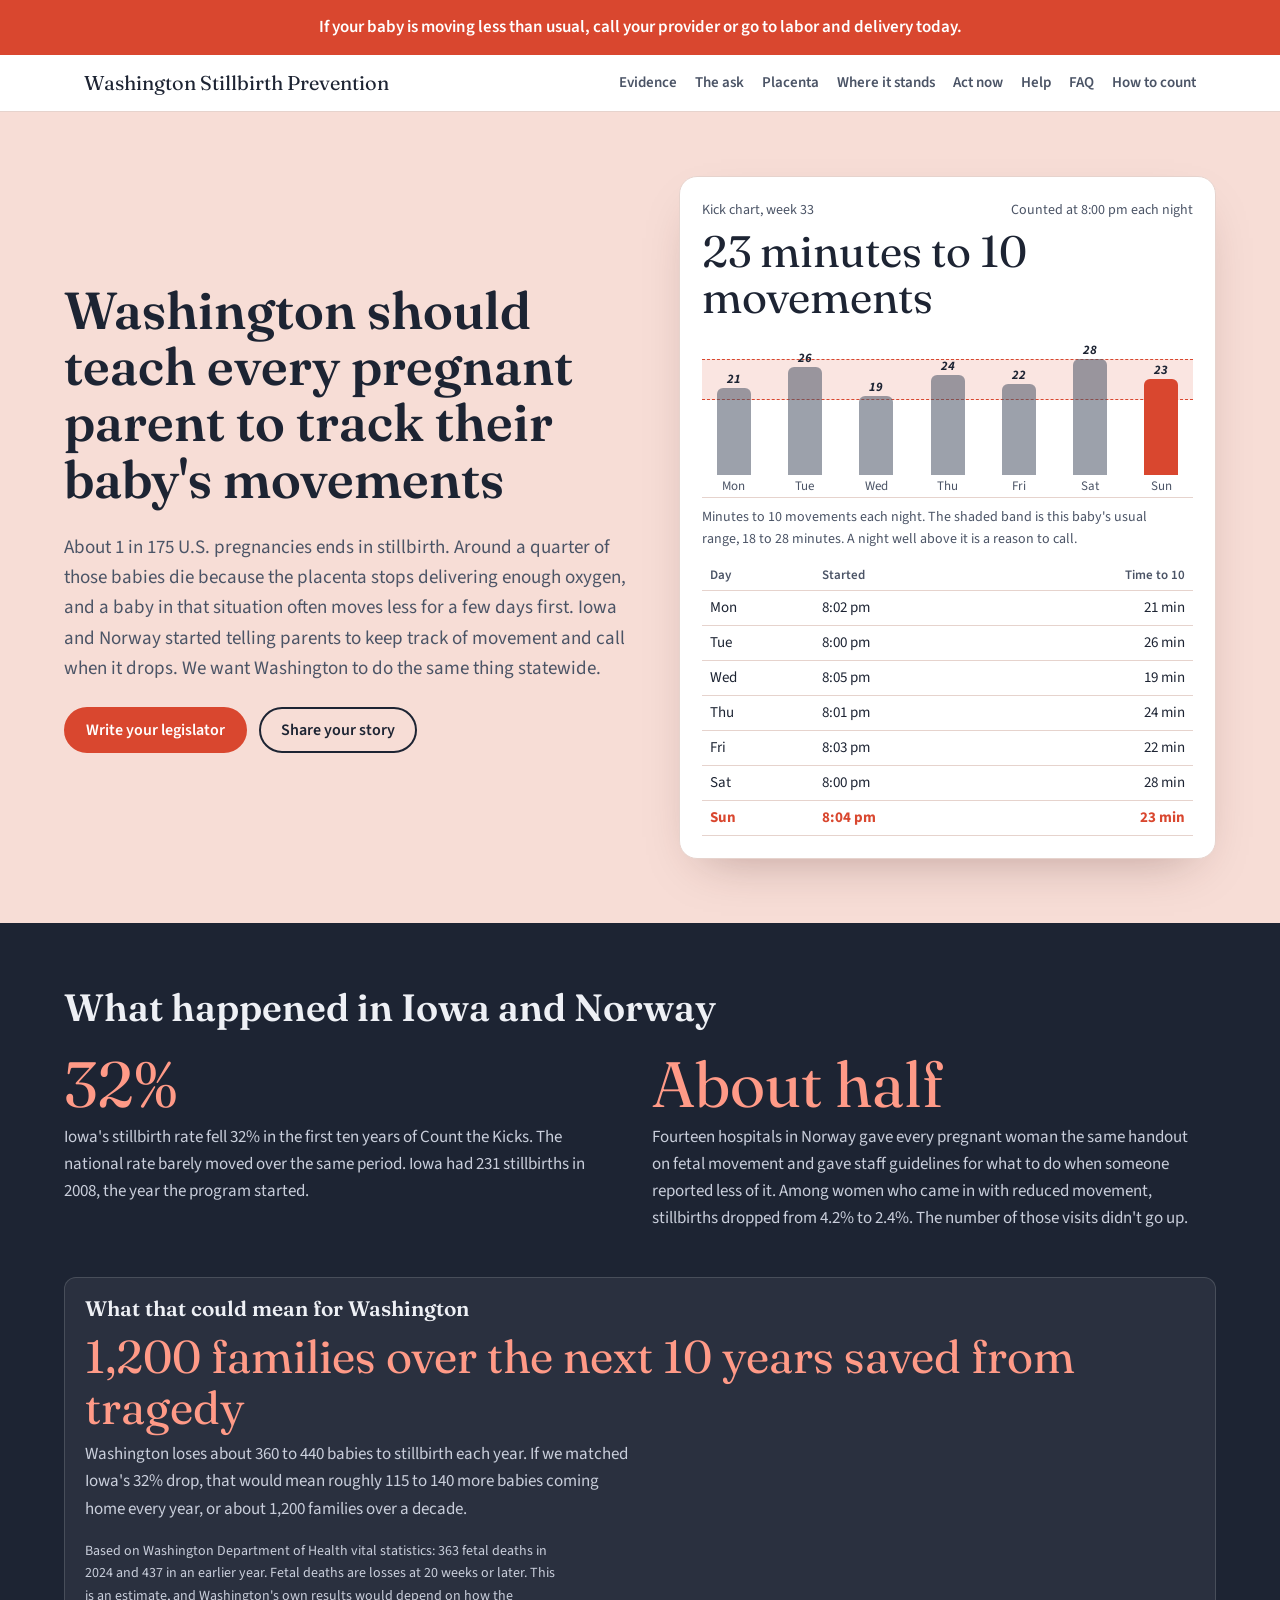
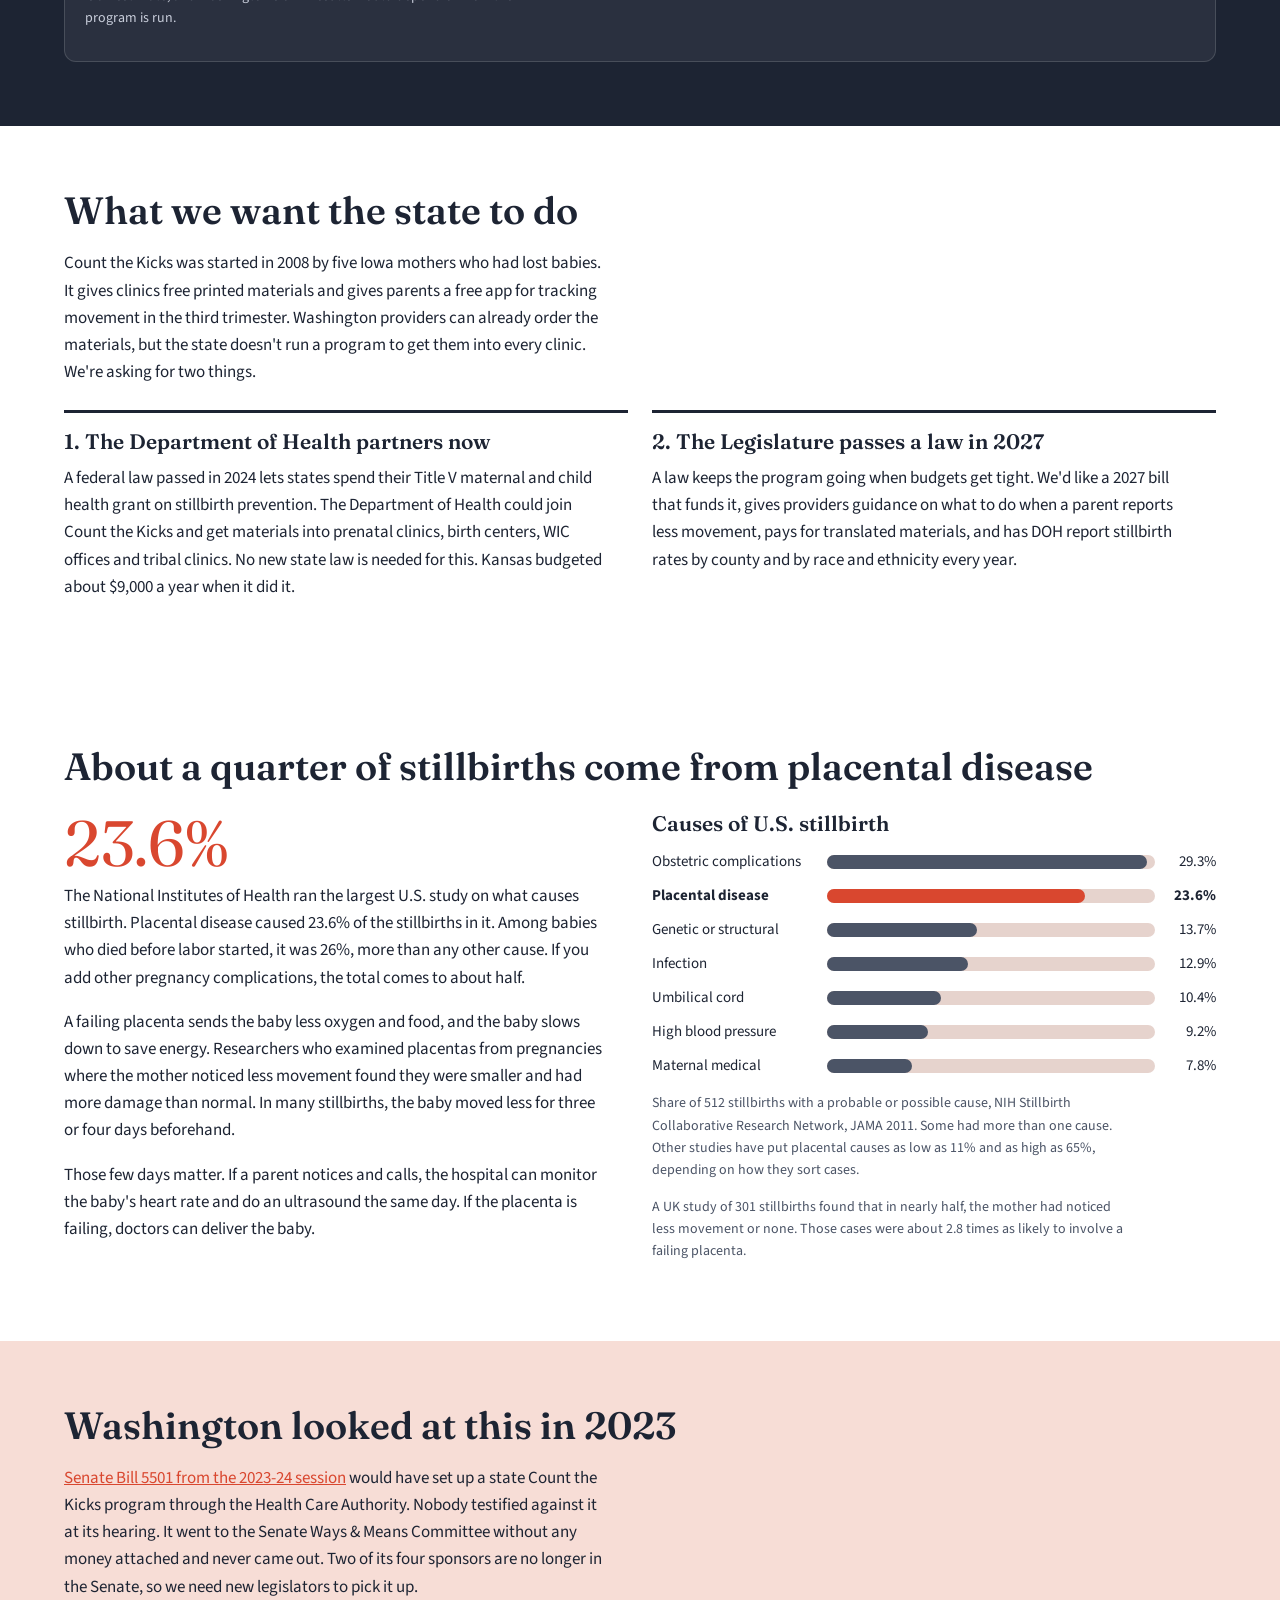
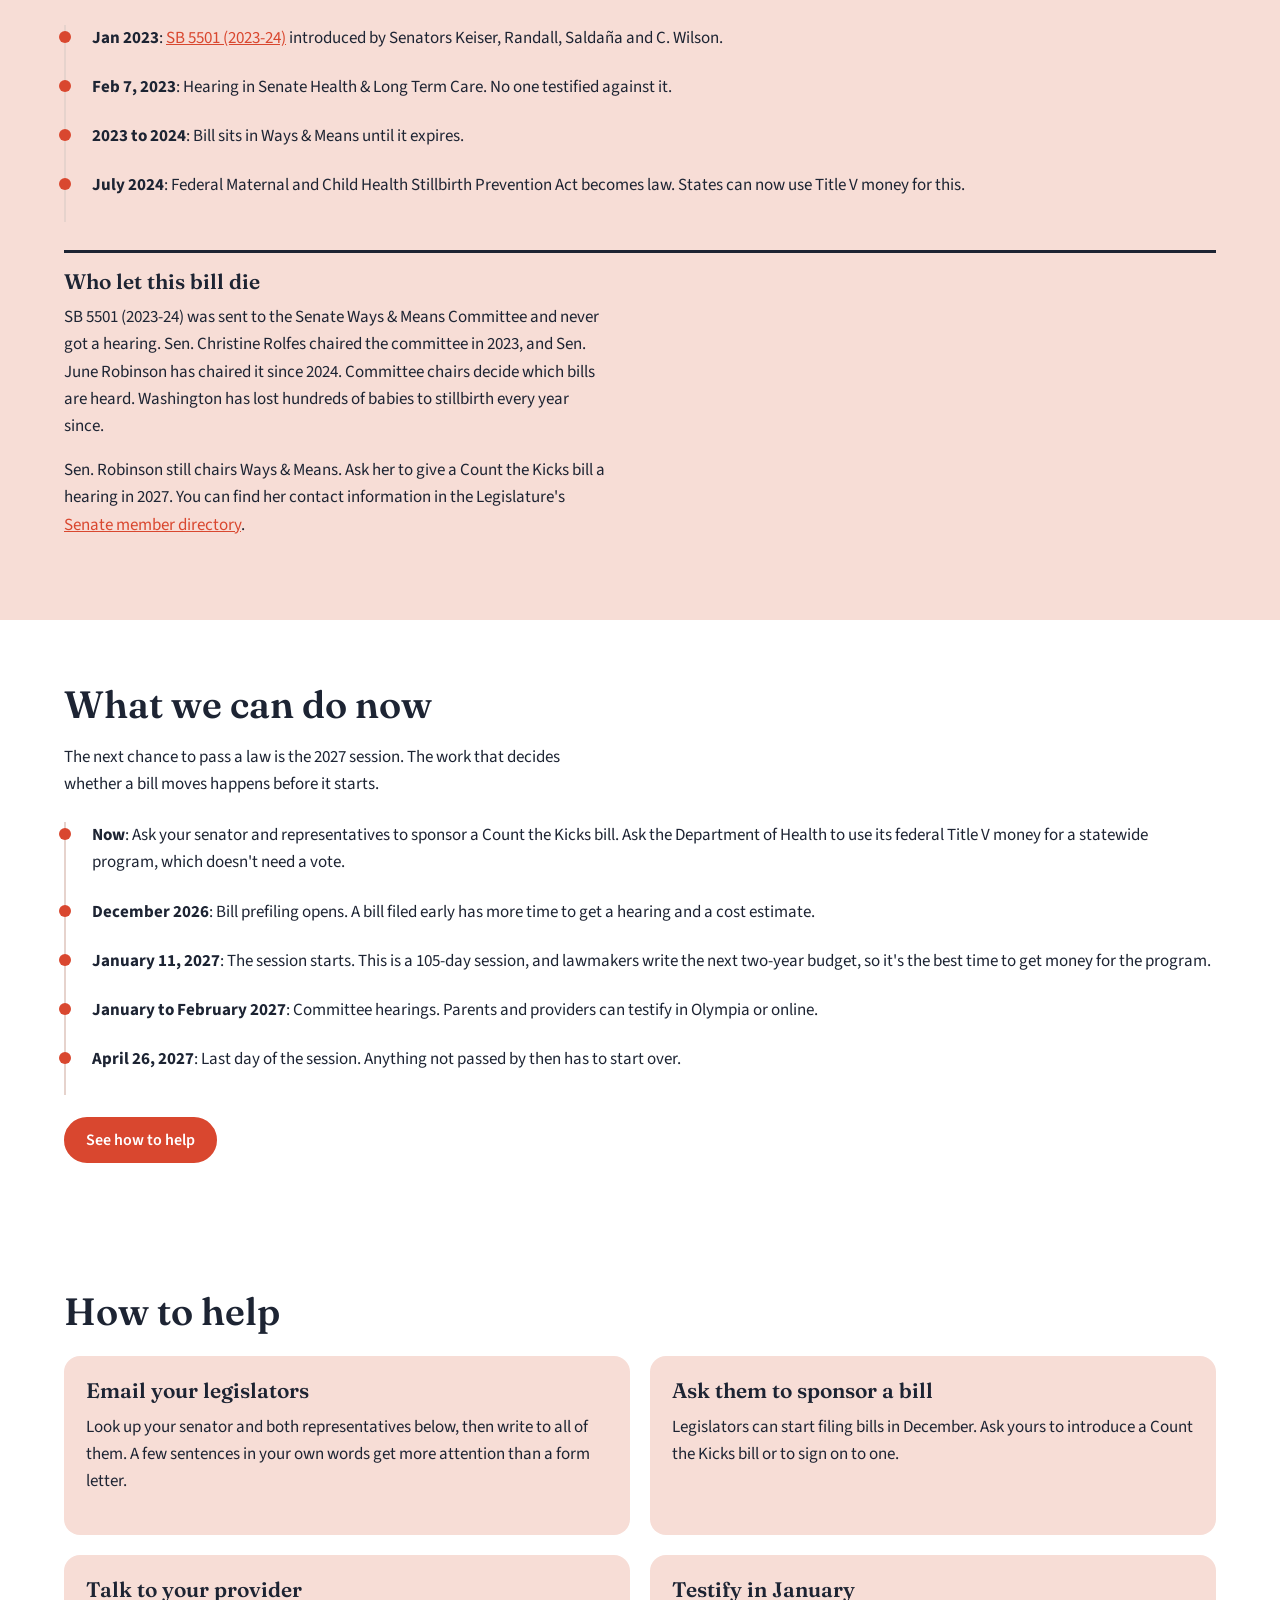
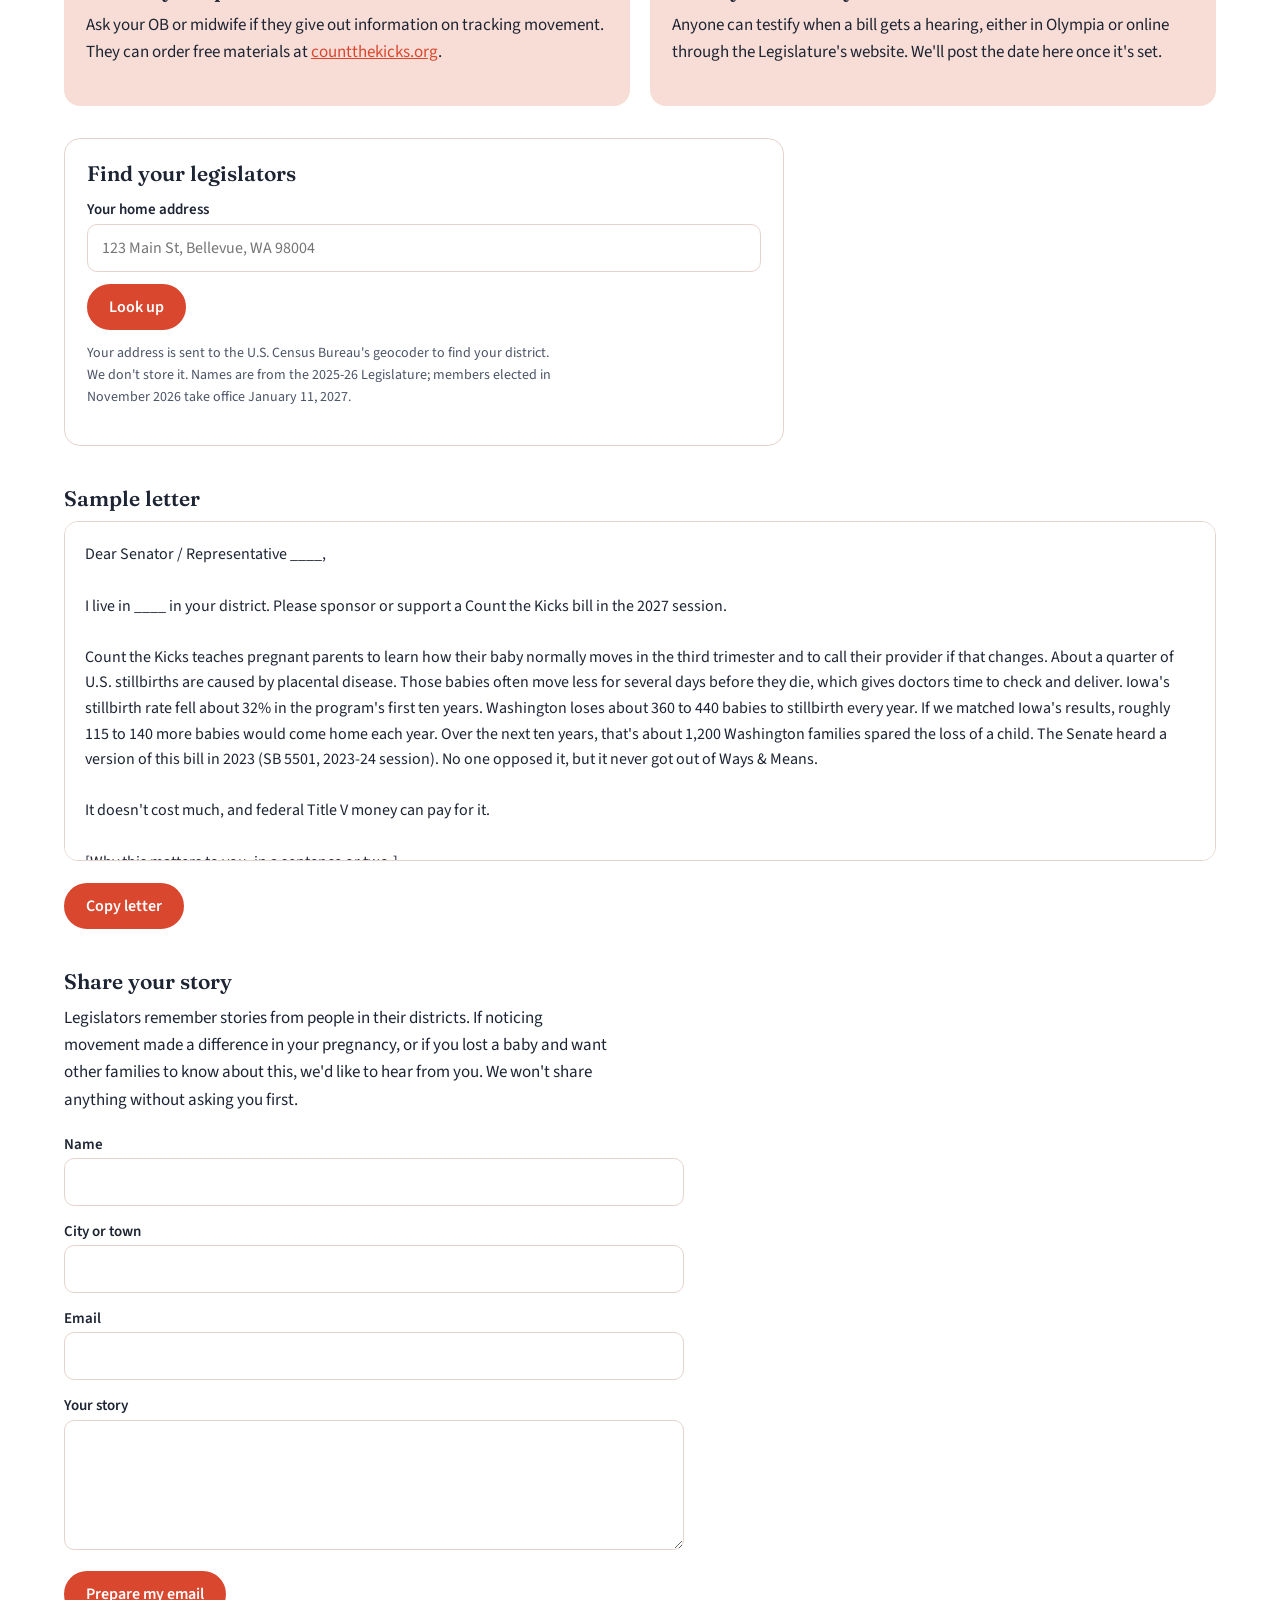
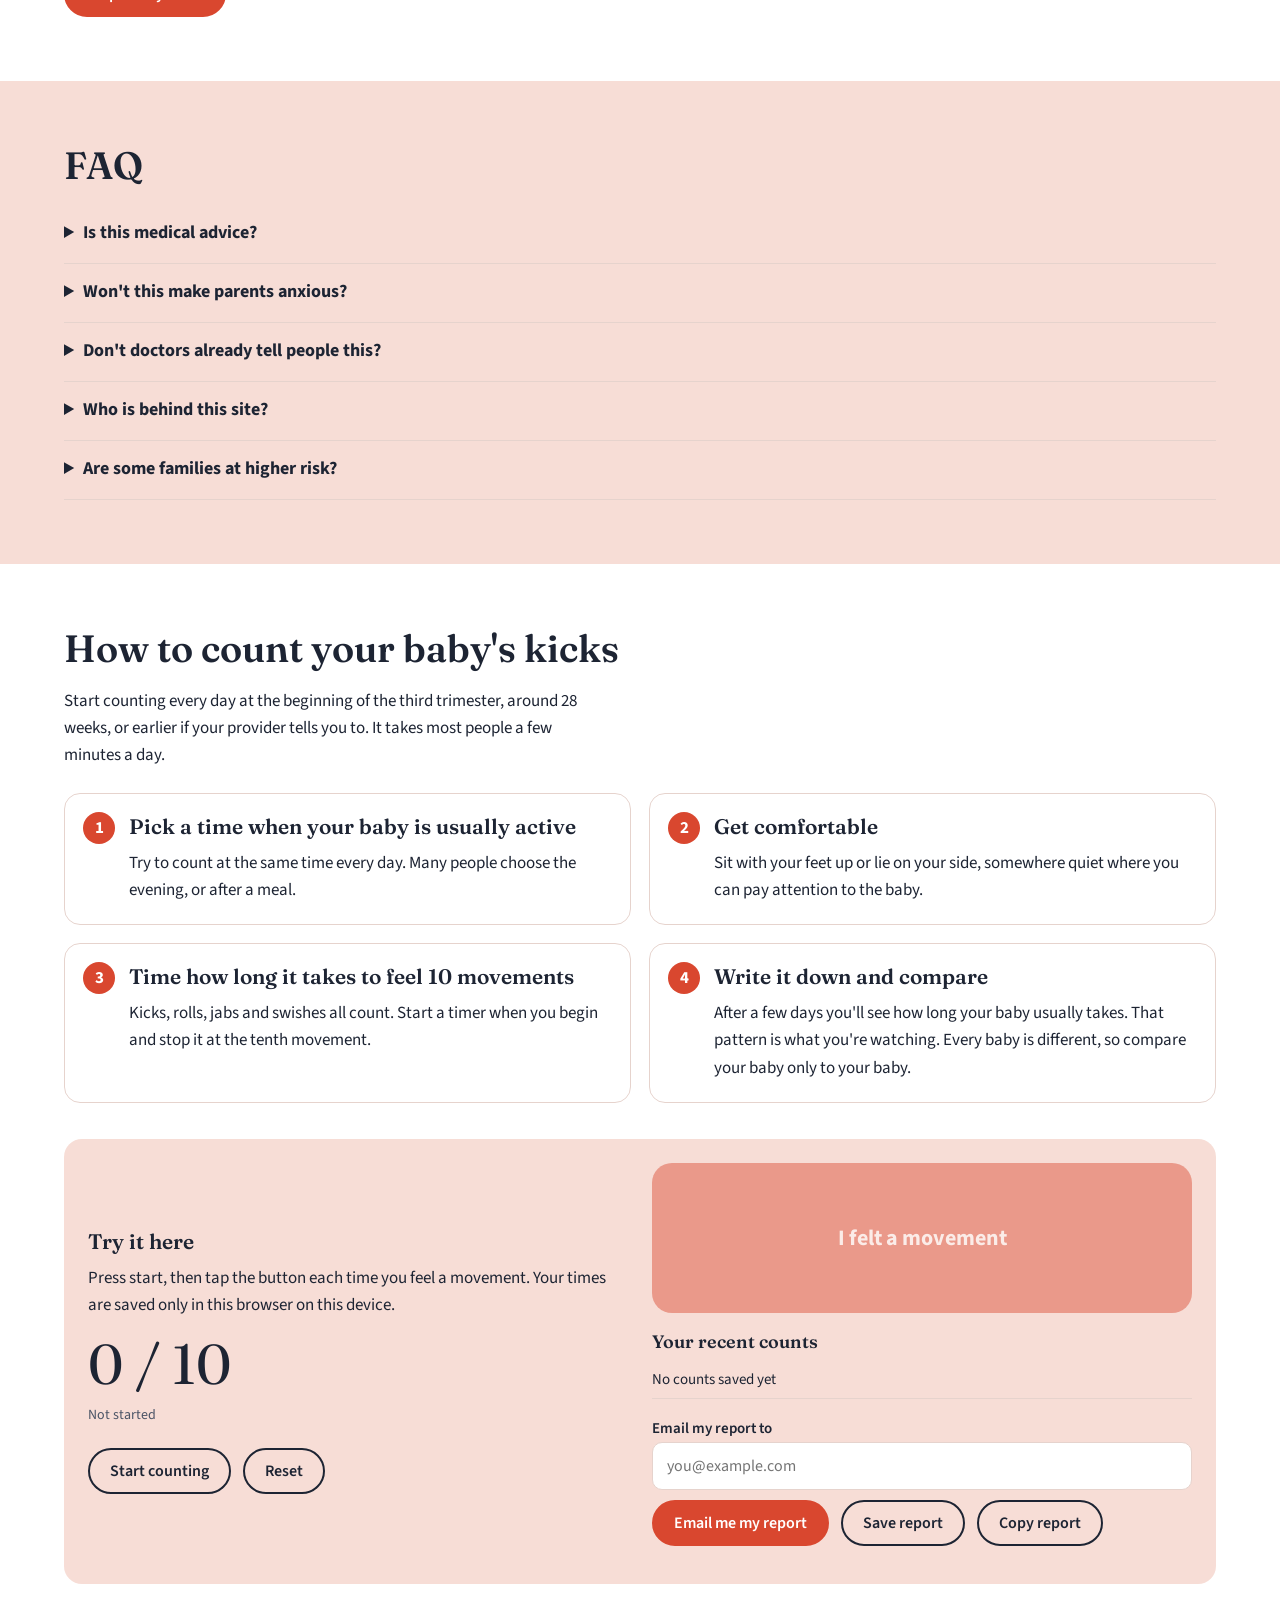
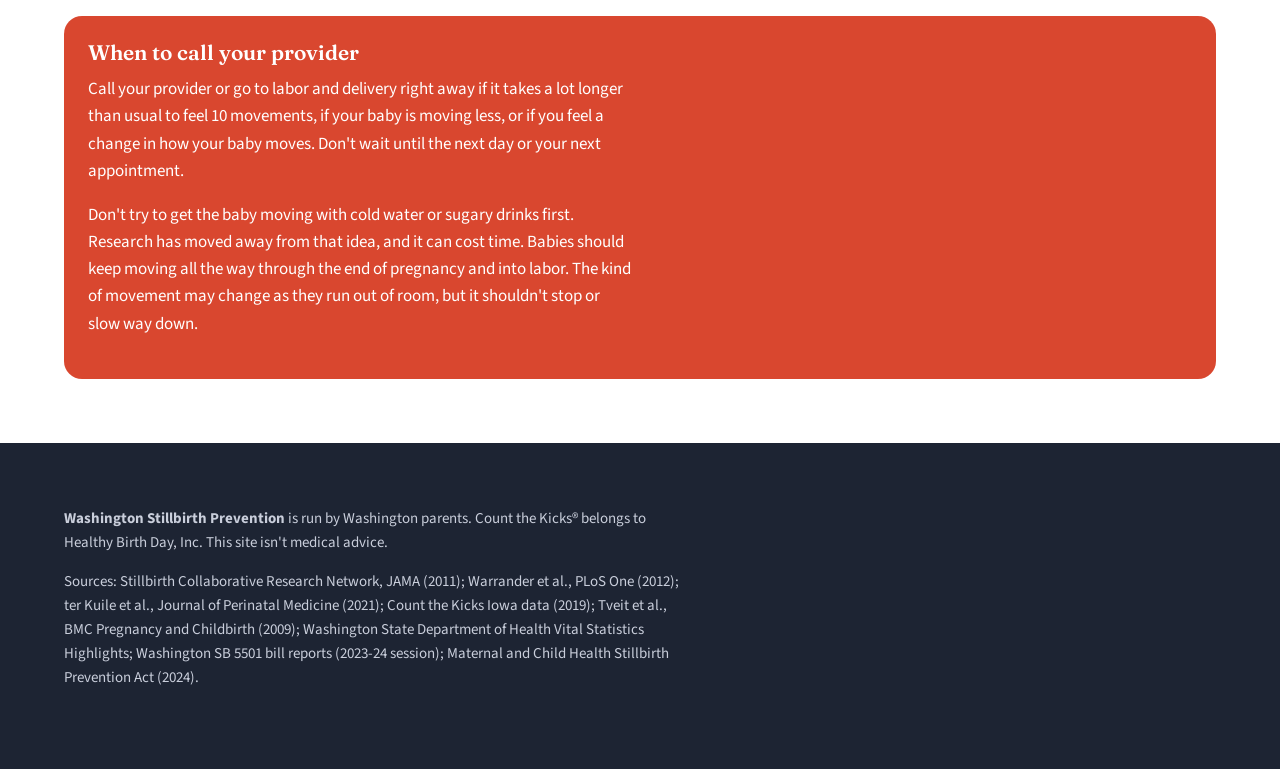
==== index.html @ 2ae22735 "Create index.html" ====
<!DOCTYPE html>
<html lang="en">
<head>
<meta charset="utf-8">
<meta name="viewport" content="width=device-width,initial-scale=1">
<title>Washington Stillbirth Prevention</title>
<meta name="description" content="A citizen campaign asking Washington State to launch a statewide fetal movement awareness program modeled on Count the Kicks.">
<link rel="preconnect" href="https://fonts.googleapis.com">
<link href="https://fonts.googleapis.com/css2?family=Fraunces:opsz,wght@9..144,600&family=Source+Sans+3:wght@400;600;700&display=swap" rel="stylesheet">
<style>
/* VOICE: tender and steady, written by a parent for parents and lawmakers
   IDEA: the paper kick-count chart a nurse hands you at 28 weeks
   PICTURE: a live tally card, ten movements landing on a two-hour timeline
   COLOUR and TYPE: blush field, deep ink, one coral accent; Fraunces titles, Source Sans body
   LAYOUT: poster hero with the chart card, then calm bands, nav to footer */
:root{color-scheme:light dark;
--bg:light-dark(#ffffff,#151821);--ink:light-dark(#1d2433,#eef0f5);--soft:light-dark(#4b5466,#b7bdcb);
--blush:light-dark(#f7ddd6,#2a2230);--card:light-dark(#ffffff,#1d2130);--line:light-dark(#e6d3cd,#3a3446);
--coral:light-dark(#d9472f,#ff7a63);--deep:light-dark(#1d2433,#0e1017)}
:root[data-theme=light]{color-scheme:light}:root[data-theme=dark]{color-scheme:dark}
*{box-sizing:border-box;min-width:0}
html{scroll-behavior:smooth;scroll-padding-top:72px}
body{margin:0;background:var(--bg);color:var(--ink);font:17px/1.6 "Source Sans 3",system-ui,sans-serif;overflow-x:clip}
h1,h2,h3{font-family:Fraunces,Georgia,serif;font-weight:600;line-height:1.08;text-wrap:balance;margin:0 0 .5em}
h1{font-size:clamp(34px,5vw,52px)}h2{font-size:clamp(28px,3.6vw,38px)}h3{font-size:21px;line-height:1.2}
p{margin:0 0 1em;max-width:68ch}a{color:var(--coral)}
.wrap{max-width:1240px;margin:0 auto}
.band{padding:clamp(36px,5vw,72px) max(5vw,16px)}
nav{position:sticky;top:0;z-index:5;background:color-mix(in srgb,var(--bg) 92%,transparent);backdrop-filter:blur(8px);border-bottom:1px solid var(--line)}
nav .wrap{display:flex;align-items:center;gap:20px;padding:12px max(5vw,16px);flex-wrap:wrap}
.brand{font-family:Fraunces,Georgia,serif;font-size:20px;color:var(--ink);text-decoration:none;margin-right:auto}
.links{display:flex;gap:18px;overflow-x:auto}.links a{color:var(--soft);text-decoration:none;font-weight:600;font-size:15px;flex:none}
.links a:hover{color:var(--coral)}
.hero{background:var(--blush)}
.hero .wrap{display:grid;grid-template-columns:minmax(0,1.05fr) minmax(0,1fr);gap:clamp(24px,4vw,56px);align-items:center}
.lede{font-size:19px;color:var(--soft)}
.btns{display:flex;gap:12px;flex-wrap:wrap;margin-top:22px}
.btn{display:inline-flex;align-items:center;min-height:46px;padding:0 20px;border-radius:999px;font:600 16px "Source Sans 3",sans-serif;text-decoration:none;border:2px solid var(--ink);color:var(--ink);background:transparent;cursor:pointer}
.btn.main{background:var(--coral);border-color:var(--coral);color:#fff}
.btn:focus-visible,input:focus-visible,textarea:focus-visible,summary:focus-visible{outline:3px solid var(--coral);outline-offset:3px}
.chart{background:var(--card);border-radius:18px;padding:22px;box-shadow:0 20px 50px -24px rgba(60,20,20,.35);border:1px solid var(--line)}
.chart .top{display:flex;justify-content:space-between;gap:12px;flex-wrap:wrap;font-size:14px;color:var(--soft)}
.chart .big{font-family:Fraunces,Georgia,serif;font-size:clamp(30px,4vw,44px);line-height:1.05;margin:6px 0 2px}
.fig{position:relative;height:150px;margin:14px 0 8px}.fig svg{position:absolute;inset:0;width:100%;height:100%}
.week{display:grid;grid-template-columns:repeat(7,minmax(0,1fr));gap:6px;margin-top:10px}
.week div{background:var(--blush);border-radius:8px;padding:6px 4px;text-align:center;font-size:13px}
.week b{display:block;font-size:15px}
.note{font-size:14px;color:var(--soft);margin-top:12px}
.grid2{display:grid;grid-template-columns:repeat(2,minmax(0,1fr));gap:24px;margin-top:24px}
.panel{border-top:3px solid var(--ink);padding-top:16px}
.time{list-style:none;padding:0;margin:24px 0 0;border-left:2px solid var(--line)}
.time li{position:relative;padding:0 0 22px 26px}
.time li::before{content:"";position:absolute;left:-7px;top:6px;width:12px;height:12px;border-radius:50%;background:var(--coral)}
.time .d{font-weight:700;white-space:nowrap}
.deep{background:var(--deep);color:#eef0f5}.deep p{color:#c9cedb}.deep a{color:#ff9a87}
.stat{font-family:Fraunces,Georgia,serif;font-size:clamp(40px,6vw,64px);line-height:1;color:#ff9a87;margin-bottom:8px}
.caveat{margin-top:28px;padding:18px 20px;border-radius:12px;background:rgba(255,255,255,.06);border:1px solid rgba(255,255,255,.14)}
.steps{counter-reset:s;display:grid;grid-template-columns:repeat(2,minmax(0,1fr));gap:20px;margin-top:24px}
.step{background:var(--blush);border-radius:16px;padding:22px}
.letter{background:var(--card);border:1px solid var(--line);border-radius:14px;padding:20px;white-space:pre-wrap;font-size:16px;max-height:340px;overflow:auto}
form{display:grid;gap:12px;max-width:620px}
label{font-weight:600;font-size:15px}
input,textarea{width:100%;font:16px "Source Sans 3",sans-serif;padding:12px 14px;border-radius:10px;border:1px solid var(--line);background:var(--card);color:var(--ink)}
textarea{min-height:130px;resize:vertical}
.out{display:none;background:var(--blush);border-radius:12px;padding:16px;font-size:15px}
.out.on{display:block}
details{border-bottom:1px solid var(--line);padding:14px 0}
summary{cursor:pointer;font-weight:700;font-size:18px;min-height:30px}
details p{margin-top:10px}
.bars{display:grid;gap:10px;margin:14px 0}
.bar{display:grid;grid-template-columns:minmax(0,11em) minmax(0,1fr) 3.4em;gap:10px;align-items:center;font-size:15px}
.bar .t{height:14px;border-radius:7px;background:var(--line)}
.bar .t i{display:block;height:100%;border-radius:7px;background:var(--soft)}
.bar.hi{font-weight:700}.bar.hi .t i{background:var(--coral)}
.bar .v{text-align:right;white-space:nowrap}
@media(max-width:520px){.bar{grid-template-columns:minmax(0,8em) minmax(0,1fr) 3em;font-size:13px}}
.lookup{background:var(--card);border:1px solid var(--line);border-radius:16px;padding:22px;margin-top:32px;max-width:720px}
.lookup form{max-width:none}
.leg{display:grid;gap:8px;margin-top:14px}
.leg div{display:flex;justify-content:space-between;gap:12px;flex-wrap:wrap;padding:10px 14px;border-radius:10px;background:var(--blush)}
.leg span{color:var(--soft);font-size:15px}
.lerr{margin-top:12px;color:var(--coral);font-weight:600}
.wk{position:relative;display:grid;grid-template-columns:repeat(7,minmax(0,1fr));gap:8px;height:160px;margin:18px 0 0;padding-bottom:22px;border-bottom:1px solid var(--line)}
.wk .col{position:relative;display:flex;flex-direction:column;justify-content:flex-end;align-items:center;height:100%;z-index:1}
.wk .col i{position:relative;display:block;width:70%;max-width:34px;border-radius:6px 6px 0 0;background:color-mix(in srgb,var(--soft) 55%,transparent)}
.wk .col i.now{background:var(--coral)}
.wk .col b{position:absolute;top:-19px;left:50%;transform:translateX(-50%);font-size:13px}
.wk .col span{position:absolute;bottom:-22px;font-size:13px;color:var(--soft)}
.wk .rng{position:absolute;left:0;right:0;background:color-mix(in srgb,var(--coral) 14%,transparent);border-top:1px dashed var(--coral);border-bottom:1px dashed var(--coral)}
.wk .rng span{position:absolute;left:4px;top:2px;font-size:12px;color:var(--coral);font-weight:600}
.kc{width:100%;border-collapse:collapse;margin-top:10px;font-size:15px}
.kc th{text-align:left;font-weight:600;color:var(--soft);font-size:13px;padding:4px 8px;border-bottom:1px solid var(--line)}
.kc td{padding:5px 8px;border-bottom:1px solid var(--line);white-space:nowrap}
.kc th:last-child,.kc td:last-child{text-align:right}
.kc tr.today td{font-weight:700;color:var(--coral)}
.how{counter-reset:h;display:grid;grid-template-columns:repeat(2,minmax(0,1fr));gap:18px;margin-top:24px}
.how .st{background:var(--card);border:1px solid var(--line);border-radius:16px;padding:20px 20px 20px 64px;position:relative}
.how .st::before{counter-increment:h;content:counter(h);position:absolute;left:18px;top:18px;width:32px;height:32px;border-radius:50%;background:var(--coral);color:#fff;font-weight:700;display:grid;place-items:center}
.how .st p{margin:0}
.counter{margin-top:36px;background:var(--blush);border-radius:18px;padding:24px;display:grid;grid-template-columns:minmax(0,1fr) minmax(0,1fr);gap:24px;align-items:center}
.tap{width:100%;min-height:150px;border-radius:20px;border:0;background:var(--coral);color:#fff;font:700 22px "Source Sans 3",sans-serif;cursor:pointer}
.tap:disabled{opacity:.45;cursor:default}
.ctr-n{font-family:Fraunces,Georgia,serif;font-size:56px;line-height:1}
.hist{list-style:none;padding:0;margin:10px 0 0;font-size:15px}
.hist li{display:flex;justify-content:space-between;padding:6px 0;border-bottom:1px solid var(--line)}
.call{margin-top:32px;background:var(--coral);color:#fff;border-radius:18px;padding:24px}
.call p,.call li{color:#fff}.call h3{color:#fff}
@media(max-width:820px){.how,.counter{grid-template-columns:minmax(0,1fr)}}
.alert{background:var(--coral);color:#fff;padding:14px max(5vw,16px);font-weight:600;text-align:center}
footer{background:var(--deep);color:#c9cedb;font-size:15px}
footer p{max-width:90ch}
@media(max-width:820px){.hero .wrap,.grid2,.steps{grid-template-columns:minmax(0,1fr)}}
@media(max-width:520px){.week div{font-size:11px}.week b{font-size:13px}.links{width:100%}}
@media(prefers-reduced-motion:reduce){html{scroll-behavior:auto}.dot{animation:none!important;opacity:1!important}}
@keyframes pop{from{opacity:0;transform:scale(.3)}to{opacity:1;transform:scale(1)}}
.dot{transform-box:fill-box;transform-origin:center;opacity:0;animation:pop .45s ease-out forwards}
</style>
</head>
<body>

<div class="alert">If your baby is moving less than usual, call your provider or go to labor and delivery today.</div>

<nav><div class="wrap">
<a class="brand" href="#top">Washington Stillbirth Prevention</a>
<div class="links">
<a href="#evidence">Evidence</a><a href="#ask">The ask</a><a href="#placenta">Placenta</a><a href="#status">Where it stands</a><a href="#now">Act now</a><a href="#help">Help</a><a href="#faq">FAQ</a><a href="#how">How to count</a>
</div></div></nav>

<header class="hero band" id="top"><div class="wrap">
<div>
<h1>Washington should teach every pregnant parent to track their baby's movements</h1>
<p class="lede">About 1 in 175 U.S. pregnancies ends in stillbirth. Around a quarter of those babies die because the placenta stops delivering enough oxygen, and a baby in that situation often moves less for a few days first. Iowa and Norway started telling parents to keep track of movement and call when it drops. We want Washington to do the same thing statewide.</p>
<div class="btns"><a class="btn main" href="#help">Write your legislator</a><a class="btn" href="#story">Share your story</a></div>
</div>
<div class="chart" aria-label="Example of a daily kick count">
<div class="top"><span>Kick chart, week 33</span><span>Counted at 8:00 pm each night</span></div>
<div class="big"><span id="mins">23</span> minutes to 10 movements</div>
<div class="wk" id="wk" role="img" aria-label="Minutes to 10 movements each day this week, all close to the usual 23 minutes"></div>
<p class="note" style="margin:8px 0 0">Minutes to 10 movements each night. The shaded band is this baby's usual range, 18 to 28 minutes. A night well above it is a reason to call.</p>
<table class="kc"><thead><tr><th>Day</th><th>Started</th><th>Time to 10</th></tr></thead><tbody id="week"></tbody></table>
</div>
</div></header>

<section class="band deep" id="evidence"><div class="wrap">
<h2>What happened in Iowa and Norway</h2>
<div class="grid2">
<div><div class="stat">32%</div><p>Iowa's stillbirth rate fell 32% in the first ten years of Count the Kicks. The national rate barely moved over the same period. Iowa had 231 stillbirths in 2008, the year the program started.</p></div>
<div><div class="stat">About half</div><p>Fourteen hospitals in Norway gave every pregnant woman the same handout on fetal movement and gave staff guidelines for what to do when someone reported less of it. Among women who came in with reduced movement, stillbirths dropped from 4.2% to 2.4%. The number of those visits didn't go up.</p></div>
</div>
<div class="caveat">
<h3>What that could mean for Washington</h3>
<div class="stat" style="font-size:clamp(30px,4.2vw,46px);line-height:1.1">1,200 families over the next 10 years saved from tragedy</div>
<p>Washington loses about 360 to 440 babies to stillbirth each year. If we matched Iowa's 32% drop, that would mean roughly 115 to 140 more babies coming home every year, or about 1,200 families over a decade.</p>
<p style="font-size:14px">Based on Washington Department of Health vital statistics: 363 fetal deaths in 2024 and 437 in an earlier year. Fetal deaths are losses at 20 weeks or later. This is an estimate, and Washington's own results would depend on how the program is run.</p>
</div>
</div></section>

<section class="band" id="ask"><div class="wrap">
<h2>What we want the state to do</h2>
<p>Count the Kicks was started in 2008 by five Iowa mothers who had lost babies. It gives clinics free printed materials and gives parents a free app for tracking movement in the third trimester. Washington providers can already order the materials, but the state doesn't run a program to get them into every clinic. We're asking for two things.</p>
<div class="grid2">
<div class="panel"><h3>1. The Department of Health partners now</h3>
<p>A federal law passed in 2024 lets states spend their Title V maternal and child health grant on stillbirth prevention. The Department of Health could join Count the Kicks and get materials into prenatal clinics, birth centers, WIC offices and tribal clinics. No new state law is needed for this. Kansas budgeted about $9,000 a year when it did it.</p></div>
<div class="panel"><h3>2. The Legislature passes a law in 2027</h3>
<p>A law keeps the program going when budgets get tight. We'd like a 2027 bill that funds it, gives providers guidance on what to do when a parent reports less movement, pays for translated materials, and has DOH report stillbirth rates by county and by race and ethnicity every year.</p></div>
</div>
</div></section>

<section class="band" id="placenta"><div class="wrap">
<h2>About a quarter of stillbirths come from placental disease</h2>
<div class="grid2">
<div>
<div class="stat" style="color:var(--coral)">23.6%</div>
<p>The National Institutes of Health ran the largest U.S. study on what causes stillbirth. Placental disease caused 23.6% of the stillbirths in it. Among babies who died before labor started, it was 26%, more than any other cause. If you add other pregnancy complications, the total comes to about half.</p>
<p>A failing placenta sends the baby less oxygen and food, and the baby slows down to save energy. Researchers who examined placentas from pregnancies where the mother noticed less movement found they were smaller and had more damage than normal. In many stillbirths, the baby moved less for three or four days beforehand.</p>
<p>Those few days matter. If a parent notices and calls, the hospital can monitor the baby's heart rate and do an ultrasound the same day. If the placenta is failing, doctors can deliver the baby.</p>
</div>
<div>
<h3>Causes of U.S. stillbirth</h3>
<div class="bars" id="bars" role="img" aria-label="Bar chart of stillbirth causes from the NIH Stillbirth Collaborative Research Network"></div>
<p class="note">Share of 512 stillbirths with a probable or possible cause, NIH Stillbirth Collaborative Research Network, JAMA 2011. Some had more than one cause. Other studies have put placental causes as low as 11% and as high as 65%, depending on how they sort cases.</p>
<p class="note">A UK study of 301 stillbirths found that in nearly half, the mother had noticed less movement or none. Those cases were about 2.8 times as likely to involve a failing placenta.</p>
</div>
</div>
</div></section>

<section class="band" id="status" style="background:var(--blush)"><div class="wrap">
<h2>Washington looked at this in 2023</h2>
<p><a href="https://app.leg.wa.gov/billsummary?BillNumber=5501&amp;Year=2023&amp;Initiative=false">Senate Bill 5501 from the 2023-24 session</a> would have set up a state Count the Kicks program through the Health Care Authority. Nobody testified against it at its hearing. It went to the Senate Ways &amp; Means Committee without any money attached and never came out. Two of its four sponsors are no longer in the Senate, so we need new legislators to pick it up.</p>
<ol class="time">
<li><span class="d">Jan 2023</span>: <a href="https://app.leg.wa.gov/billsummary?BillNumber=5501&amp;Year=2023&amp;Initiative=false">SB 5501 (2023-24)</a> introduced by Senators Keiser, Randall, Saldaña and C. Wilson.</li>
<li><span class="d">Feb 7, 2023</span>: Hearing in Senate Health &amp; Long Term Care. No one testified against it.</li>
<li><span class="d">2023 to 2024</span>: Bill sits in Ways &amp; Means until it expires.</li>
<li><span class="d">July 2024</span>: Federal Maternal and Child Health Stillbirth Prevention Act becomes law. States can now use Title V money for this.</li>
</ol>
<div class="panel" style="margin-top:28px">
<h3>Who let this bill die</h3>
<p>SB 5501 (2023-24) was sent to the Senate Ways &amp; Means Committee and never got a hearing. Sen. Christine Rolfes chaired the committee in 2023, and Sen. June Robinson has chaired it since 2024. Committee chairs decide which bills are heard. Washington has lost hundreds of babies to stillbirth every year since.</p>
<p>Sen. Robinson still chairs Ways &amp; Means. Ask her to give a Count the Kicks bill a hearing in 2027. You can find her contact information in the Legislature's <a href="https://app.leg.wa.gov/ContentParts/MemberDirectory/?a=Senate">Senate member directory</a>.</p>
</div>
</div></section>

<section class="band" id="now"><div class="wrap">
<h2>What we can do now</h2>
<p>The next chance to pass a law is the 2027 session. The work that decides whether a bill moves happens before it starts.</p>
<ol class="time">
<li><span class="d">Now</span>: Ask your senator and representatives to sponsor a Count the Kicks bill. Ask the Department of Health to use its federal Title V money for a statewide program, which doesn't need a vote.</li>
<li><span class="d">December 2026</span>: Bill prefiling opens. A bill filed early has more time to get a hearing and a cost estimate.</li>
<li><span class="d">January 11, 2027</span>: The session starts. This is a 105-day session, and lawmakers write the next two-year budget, so it's the best time to get money for the program.</li>
<li><span class="d">January to February 2027</span>: Committee hearings. Parents and providers can testify in Olympia or online.</li>
<li><span class="d">April 26, 2027</span>: Last day of the session. Anything not passed by then has to start over.</li>
</ol>
<div class="btns"><a class="btn main" href="#help">See how to help</a></div>
</div></section>


<section class="band" id="help"><div class="wrap">
<h2>How to help</h2>
<div class="steps">
<div class="step"><h3>Email your legislators</h3><p>Look up your senator and both representatives below, then write to all of them. A few sentences in your own words get more attention than a form letter.</p></div>
<div class="step"><h3>Ask them to sponsor a bill</h3><p>Legislators can start filing bills in December. Ask yours to introduce a Count the Kicks bill or to sign on to one.</p></div>
<div class="step"><h3>Talk to your provider</h3><p>Ask your OB or midwife if they give out information on tracking movement. They can order free materials at <a href="https://countthekicks.org/order-materials/">countthekicks.org</a>.</p></div>
<div class="step"><h3>Testify in January</h3><p>Anyone can testify when a bill gets a hearing, either in Olympia or online through the Legislature's website. We'll post the date here once it's set.</p></div>
</div>

<div class="lookup" id="lookup">
<h3>Find your legislators</h3>
<form id="lform">
<div><label for="addr">Your home address</label><input id="addr" autocomplete="street-address" placeholder="123 Main St, Bellevue, WA 98004" required></div>
<div><button class="btn main" type="submit" id="lbtn">Look up</button></div>
</form>
<div id="lres" aria-live="polite"></div>
<p class="note">Your address is sent to the U.S. Census Bureau's geocoder to find your district. We don't store it. Names are from the 2025-26 Legislature; members elected in November 2026 take office January 11, 2027.</p>
</div>

<h3 style="margin-top:40px">Sample letter</h3>
<div class="letter" id="letter">Dear Senator / Representative ____,

I live in ____ in your district. Please sponsor or support a Count the Kicks bill in the 2027 session.

Count the Kicks teaches pregnant parents to learn how their baby normally moves in the third trimester and to call their provider if that changes. About a quarter of U.S. stillbirths are caused by placental disease. Those babies often move less for several days before they die, which gives doctors time to check and deliver. Iowa's stillbirth rate fell about 32% in the program's first ten years. Washington loses about 360 to 440 babies to stillbirth every year. If we matched Iowa's results, roughly 115 to 140 more babies would come home each year. Over the next ten years, that's about 1,200 Washington families spared the loss of a child. The Senate heard a version of this bill in 2023 (SB 5501, 2023-24 session). No one opposed it, but it never got out of Ways & Means.

It doesn't cost much, and federal Title V money can pay for it.

[Why this matters to you, in a sentence or two.]

Thank you,
____</div>
<div class="btns"><button class="btn main" id="copy" type="button">Copy letter</button><span id="copied" class="note" aria-live="polite"></span></div>

<h3 style="margin-top:40px" id="story">Share your story</h3>
<p>Legislators remember stories from people in their districts. If noticing movement made a difference in your pregnancy, or if you lost a baby and want other families to know about this, we'd like to hear from you. We won't share anything without asking you first.</p>
<form id="sform">
<div><label for="nm">Name</label><input id="nm" autocomplete="name" required></div>
<div><label for="town">City or town</label><input id="town" autocomplete="address-level2"></div>
<div><label for="em">Email</label><input id="em" type="email" autocomplete="email" required></div>
<div><label for="msg">Your story</label><textarea id="msg" required></textarea></div>
<div><button class="btn main" type="submit">Prepare my email</button></div>
</form>
<div class="out" id="out" aria-live="polite"></div>
</div></section>

<section class="band" id="faq" style="background:var(--blush)"><div class="wrap">
<h2>FAQ</h2>
<details><summary>Is this medical advice?</summary><p>No. Ask your provider how and when to track movement in your pregnancy, and call them if your baby is moving less.</p></details>
<details><summary>Won't this make parents anxious?</summary><p>Doctors raised that concern in both places. In Norway, visits for reduced movement didn't increase after the handout went out, and surveys didn't find more worry among mothers.</p></details>
<details><summary>Don't doctors already tell people this?</summary><p>Some do. It depends on the clinic, and the advice isn't always the same. A state program would make sure everyone hears it.</p></details>
<details><summary>Who is behind this site?</summary><p>Washington parents.</p></details>
<details><summary>Are some families at higher risk?</summary><p>Yes. Nationally, Black families have stillbirths at more than twice the rate of white families, and the rate for Native families is also higher. We want the materials translated and handed out at WIC offices and tribal clinics as well as OB offices.</p></details>
</div></section>

<section class="band" id="how"><div class="wrap">
<h2>How to count your baby's kicks</h2>
<p>Start counting every day at the beginning of the third trimester, around 28 weeks, or earlier if your provider tells you to. It takes most people a few minutes a day.</p>
<div class="how">
<div class="st"><h3>Pick a time when your baby is usually active</h3><p>Try to count at the same time every day. Many people choose the evening, or after a meal.</p></div>
<div class="st"><h3>Get comfortable</h3><p>Sit with your feet up or lie on your side, somewhere quiet where you can pay attention to the baby.</p></div>
<div class="st"><h3>Time how long it takes to feel 10 movements</h3><p>Kicks, rolls, jabs and swishes all count. Start a timer when you begin and stop it at the tenth movement.</p></div>
<div class="st"><h3>Write it down and compare</h3><p>After a few days you'll see how long your baby usually takes. That pattern is what you're watching. Every baby is different, so compare your baby only to your baby.</p></div>
</div>

<div class="counter">
<div>
<h3>Try it here</h3>
<p>Press start, then tap the button each time you feel a movement. Your times are saved only in this browser on this device.</p>
<div class="ctr-n"><span id="cn">0</span> / 10</div>
<p class="note" id="ct">Not started</p>
<div class="btns"><button class="btn" type="button" id="cstart">Start counting</button><button class="btn" type="button" id="creset">Reset</button></div>
</div>
<div>
<button class="tap" type="button" id="ctap" disabled>I felt a movement</button>
<h3 style="margin-top:18px;font-size:18px">Your recent counts</h3>
<ul class="hist" id="chist"><li><span>No counts saved yet</span></li></ul>
<p class="note" id="cavg"></p>
<form id="rform" style="margin-top:16px;gap:10px">
<div><label for="remail">Email my report to</label><input id="remail" type="email" autocomplete="email" placeholder="you@example.com" required></div>
<div class="btns" style="margin-top:0"><button class="btn main" type="submit">Email me my report</button><button class="btn" type="button" id="rsave">Save report</button><button class="btn" type="button" id="rcopy">Copy report</button></div>
</form>
<p class="note" id="rmsg" aria-live="polite"></p>
</div>
</div>

<div class="call">
<h3>When to call your provider</h3>
<p>Call your provider or go to labor and delivery right away if it takes a lot longer than usual to feel 10 movements, if your baby is moving less, or if you feel a change in how your baby moves. Don't wait until the next day or your next appointment.</p>
<p>Don't try to get the baby moving with cold water or sugary drinks first. Research has moved away from that idea, and it can cost time. Babies should keep moving all the way through the end of pregnancy and into labor. The kind of movement may change as they run out of room, but it shouldn't stop or slow way down.</p>
</div>
</div></section>

<footer class="band"><div class="wrap">
<p><strong>Washington Stillbirth Prevention</strong> is run by Washington parents. Count the Kicks® belongs to Healthy Birth Day, Inc. This site isn't medical advice.</p>
<p>Sources: Stillbirth Collaborative Research Network, JAMA (2011); Warrander et al., PLoS One (2012); ter Kuile et al., Journal of Perinatal Medicine (2021); Count the Kicks Iowa data (2019); Tveit et al., BMC Pregnancy and Childbirth (2009); Washington State Department of Health Vital Statistics Highlights; Washington SB 5501 bill reports (2023-24 session); Maternal and Child Health Stillbirth Prevention Act (2024).</p>
</div></footer>

<script>
{
const CONTACT = "nichkt@gmail.com";
const times=[2,4,7,9,11,14,16,19,21,23];
const days=[["Mon",21],["Tue",26],["Wed",19],["Thu",24],["Fri",22],["Sat",28],["Sun",23]];
const causes=[["Obstetric complications",29.3],["Placental disease",23.6,1],["Genetic or structural",13.7],["Infection",12.9],["Umbilical cord",10.4],["High blood pressure",9.2],["Maternal medical",7.8]];
document.getElementById('bars').innerHTML=causes.map(c=>`<div class="bar${c[2]?' hi':''}"><span>${c[0]}</span><span class="t"><i style="width:${c[1]/30*100}%"></i></span><span class="v">${c[1]}%</span></div>`).join('');
document.getElementById('week').innerHTML=days.map((d,i)=>`<tr${i===days.length-1?' class="today"':''}><td>${d[0]}</td><td>8:0${[2,0,5,1,3,0,4][i]} pm</td><td>${d[1]} min</td></tr>`).join('');
const wk=document.getElementById('wk');
{const mx=33,avg=Math.round(days.reduce((a,d)=>a+d[1],0)/days.length),lo=avg-5,hi=avg+5;
wk.innerHTML='<div class="rng" style="bottom:calc(22px + (100% - 22px) * '+(lo/mx)+');height:calc((100% - 22px) * '+((hi-lo)/mx)+')"></div>'+
days.map((d,i)=>'<div class="col"><i style="height:'+(d[1]/mx*100)+'%"'+(i===days.length-1?' class="now"':'')+'><b>'+d[1]+'</b></i><span>'+d[0]+'</span></div>').join('');}

document.getElementById('copy').addEventListener('click',async()=>{
  const t=document.getElementById('letter').textContent;
  const c=document.getElementById('copied');
  try{await navigator.clipboard.writeText(t);c.textContent='Copied. Paste it into an email and edit it.';}
  catch(e){c.textContent='Copy did not work here. Select the text above and copy it by hand.';}
});

const esc=v=>v.replace(/[&<>"']/g,m=>({'&':'&amp;','<':'&lt;','>':'&gt;','"':'&quot;',"'":'&#39;'}[m]));
const ROSTER=`1|Derek Stanford (D)|Davina Duerr (D)|Shelley Kloba (D)
2|Jim McCune (R)|Andrew Barkis (R)|Matt Marshall (R)
3|Marcus Riccelli (D)|Natasha Hill (D)|Timm Ormsby (D)
4|Leonard Christian (R)|Suzanne Schmidt (R)|Rob Chase (R)
5|Victoria Hunt (D)|Zach Hall (D)|Lisa Callan (D)
6|Jeff Holy (R)|Mike Volz (R)|Jenny Graham (R)
7|Shelly Short (R)|Andrew Engell (R)|Hunter Abell (R)
8|Matt Boehnke (R)|Stephanie Barnard (R)|April Connors (R)
9|Mark Schoesler (R)|Mary Dye (R)|Joe Schmick (R)
10|Ron Muzzall (R)|Clyde Shavers (D)|Dave Paul (D)
11|Bob Hasegawa (D)|David Hackney (D)|Steve Bergquist (D)
12|Keith Goehner (R)|Brian Burnett (R)|Mike Steele (R)
13|Judy Warnick (R)|Tom Dent (R)|Alex Ybarra (R)
14|Curtis King (R)|Gloria Mendoza (R)|Deb Manjarrez (R)
15|Nikki Torres (R)|Chris Corry (R)|Jeremie Dufault (R)
16|Perry Dozier (R)|Mark Klicker (R)|Skyler Rude (R)
17|Paul Harris (R)|Kevin Waters (R)|David Stuebe (R)
18|Adrian Cortes (D)|Stephanie McClintock (R)|John Ley (R)
19|Jeff Wilson (R)|Jim Walsh (R)|Joel McEntire (R)
20|John Braun (R)|Peter Abbarno (R)|Ed Orcutt (R)
21|Marko Liias (D)|Strom Peterson (D)|Lillian Ortiz-Self (D)
22|Jessica Bateman (D)|Beth Doglio (D)|Lisa Parshley (D)
23|Drew Hansen (D)|Tarra Simmons (D)|Greg Nance (D)
24|Mike Chapman (D)|Adam Bernbaum (D)|Steve Tharinger (D)
25|Chris Gildon (R)|Michael Keaton (R)|Cyndy Jacobsen (R)
26|Deborah Krishnadasan (D)|Adison Richards (D)|Michelle Caldier (R)
27|Yasmin Trudeau (D)|Laurie Jinkins (D)|Jake Fey (D)
28|T'wina Nobles (D)|Mari Leavitt (D)|Dan Bronoske (D)
29|Steve Conway (D)|Melanie Morgan (D)|Sharlett Mena (D)
30|Claire Wilson (D)|Jamila Taylor (D)|Kristine Reeves (D)
31|Phil Fortunato (R)|Drew Stokesbary (R)|Josh Penner (R)
32|Jesse Salomon (D)|Cindy Ryu (D)|Lauren Davis (D)
33|Tina Orwall (D)|Edwin Obras (D)|Mia Gregerson (D)
34|Emily Alvarado (D)|Brianna Thomas (D)|Joe Fitzgibbon (D)
35|Drew MacEwen (R)|Dan Griffey (R)|Travis Couture (R)
36|Noel Frame (D)|Julia Reed (D)|Liz Berry (D)
37|Rebecca Saldaña (D)|Sharon Tomiko Santos (D)|Chipalo Street (D)
38|June Robinson (D)|Julio Cortes (D)|Mary Fosse (D)
39|Keith Wagoner (R)|Sam Low (R)|Carolyn Eslick (R)
40|Liz Lovelett (D)|Debra Lekanoff (D)|Alex Ramel (D)
41|Lisa Wellman (D)|Janice Zahn (D)|My-Linh Thai (D)
42|Sharon Shewmake (D)|Alicia Rule (D)|Joe Timmons (D)
43|Jamie Pedersen (D)|Nicole Macri (D)|Shaun Scott (D)
44|John Lovick (D)|Brandy Donaghy (D)|April Berg (D)
45|Manka Dhingra (D)|Roger Goodman (D)|Larry Springer (D)
46|Javier Valdez (D)|Gerry Pollet (D)|Darya Farivar (D)
47|Claudia Kauffman (D)|Debra Entenman (D)|Chris Stearns (D)
48|Vandana Slatter (D)|Osman Salahuddin (D)|Amy Walen (D)
49|Annette Cleveland (D)|Sharon Wylie (D)|Monica Stonier (D)`.split("\n").reduce((m,l)=>{const [d,s,a,b]=l.split("|");m[d]={s,a,b};return m},{});
const lres=document.getElementById('lres');
const showErr=msg=>{lres.innerHTML='<p class="lerr">'+esc(msg)+'</p>';};
document.getElementById('lform').addEventListener('submit',e=>{
  e.preventDefault();
  const addr=document.getElementById('addr').value.trim();
  if(!addr)return;
  lres.innerHTML='<p class="note">Looking up your district...</p>';
  const cb='cgeo'+Date.now();
  const sc=document.createElement('script');
  const done=()=>{clearTimeout(t);try{delete window[cb]}catch(x){window[cb]=undefined}sc.remove();};
  const t=setTimeout(()=>{done();showErr("We couldn't reach the address lookup right now. Check the address and try again in a minute.");},12000);
  window[cb]=data=>{
    done();
    const m=data&&data.result&&data.result.addressMatches||[];
    if(!m.length){showErr("We couldn't find that address. Try adding the city and ZIP code.");return;}
    const g=m[0].geographies||{};
    const st=(g.States&&g.States[0]&&g.States[0].STUSAB)||'';
    if(st&&st!=='WA'){showErr('That address is outside Washington State.');return;}
    const k=Object.keys(g).find(x=>/Legislative Districts - Upper/i.test(x));
    const rec=k&&g[k][0];
    const d=rec?String(parseInt(rec.BASENAME||rec.SLDU||'',10)):'';
    const r=ROSTER[d];
    if(!r){showErr("We found the address but not its legislative district. Try a full street address.");return;}
    lres.innerHTML='<div class="leg"><div><b>Legislative District '+esc(d)+'</b></div>'+
      '<div><b>'+esc(r.s)+'</b><span>State Senator</span></div>'+
      '<div><b>'+esc(r.a)+'</b><span>State Representative, Position 1</span></div>'+
      '<div><b>'+esc(r.b)+'</b><span>State Representative, Position 2</span></div></div>'+
      '<div class="btns"><button class="btn" type="button" id="fill">Put these names in the letter</button></div>';
    const strip=n=>n.replace(/\s*\([DR]\)$/,'');
    document.getElementById('fill').addEventListener('click',()=>{
      const L=document.getElementById('letter');
      L.textContent=L.textContent.replace(/^Dear [^\n]*/,'Dear Senator '+strip(r.s)+', Representative '+strip(r.a)+' and Representative '+strip(r.b)+',').replace('I live in ____ in your district','I live in your district, the '+d+suffix(d)+' Legislative District');
      document.getElementById('letter').scrollIntoView({behavior:'smooth',block:'center'});
    });
  };
  const q=new URLSearchParams({address:addr,benchmark:'Public_AR_Current',vintage:'Current_Current',layers:'all',format:'jsonp',callback:cb});
  sc.src='https://geocoding.geo.census.gov/geocoder/geographies/onelineaddress?'+q.toString();
  sc.onerror=()=>{done();showErr("We couldn't reach the address lookup right now. Try again in a minute.");};
  document.body.appendChild(sc);
});
const suffix=n=>{const v=n%100;if(v>=11&&v<=13)return'th';return({1:'st',2:'nd',3:'rd'})[n%10]||'th';};

const cn=document.getElementById('cn'),ct=document.getElementById('ct'),tap=document.getElementById('ctap'),hist=document.getElementById('chist'),cavg=document.getElementById('cavg');
let n=0,t0=0,tick=0,log=[];
try{log=JSON.parse(localStorage.getItem('wsp-kicks')||'[]')}catch(x){log=[]}
const fmt=ms=>{const m=Math.floor(ms/60000),sec=Math.floor(ms%60000/1000);return m+' min '+String(sec).padStart(2,'0')+' sec'};
const renderHist=()=>{
  if(!log.length){hist.innerHTML='<li><span>No counts saved yet</span></li>';cavg.textContent='';return}
  hist.innerHTML=log.slice(-7).reverse().map(r=>'<li><span>'+esc(r.d)+'</span><span>'+esc(String(r.m))+' min</span></li>').join('');
  const last=log.slice(-7),avg=Math.round(last.reduce((a,r)=>a+r.m,0)/last.length);
  cavg.textContent=last.length>=3?'Your usual time lately: about '+avg+' minutes.':'Count for a few more days to see your baby\'s pattern.';
};
renderHist();
document.getElementById('cstart').addEventListener('click',()=>{
  n=0;t0=Date.now();cn.textContent='0';tap.disabled=false;tap.focus();
  clearInterval(tick);tick=setInterval(()=>{ct.textContent='Counting: '+fmt(Date.now()-t0)},1000);ct.textContent='Counting: 0 min 00 sec';
});
tap.addEventListener('click',()=>{
  if(!t0)return;n++;cn.textContent=String(n);
  if(n>=10){
    clearInterval(tick);tap.disabled=true;const ms=Date.now()-t0;t0=0;
    ct.textContent='10 movements in '+fmt(ms)+'.';
    const now=new Date();log.push({d:now.toLocaleDateString(undefined,{weekday:'short',month:'short',day:'numeric'}),m:Math.max(1,Math.round(ms/60000))});
    log=log.slice(-30);try{localStorage.setItem('wsp-kicks',JSON.stringify(log))}catch(x){}
    renderHist();
  }
});
document.getElementById('creset').addEventListener('click',()=>{
  clearInterval(tick);n=0;t0=0;cn.textContent='0';tap.disabled=true;ct.textContent='Not started';
});

const report=()=>{
  if(!log.length)return '';
  const last=log.slice(-7),avg=Math.round(last.reduce((a,r)=>a+r.m,0)/last.length);
  return 'My kick counts\n\n'+log.map(r=>r.d+': '+r.m+' min to 10 movements').join('\n')+
  '\n\nUsual time lately: about '+avg+' minutes'+
  '\n\nCall your provider or go to labor and delivery right away if it takes a lot longer than usual to feel 10 movements, or if your baby is moving less.'+
  '\n\nFrom Washington Stillbirth Prevention';
};
const rmsg=document.getElementById('rmsg');
document.getElementById('rform').addEventListener('submit',e=>{
  e.preventDefault();
  const r=report();
  if(!r){rmsg.textContent='Finish at least one count first, then you can email your report.';return}
  const to=document.getElementById('remail').value.trim();
  const href='mailto:'+encodeURIComponent(to)+'?subject='+encodeURIComponent('My kick count report')+'&body='+encodeURIComponent(r);
  rmsg.innerHTML='Your report is ready. <a href="'+esc(href)+'">Open it in your email app</a> and press send. If that link doesn\'t open anything, use Copy report and paste it into an email to yourself.';
  window.location.href=href;
});
document.getElementById('rsave').addEventListener('click',()=>{
  const r=report();
  if(!r){rmsg.textContent='Finish at least one count first.';return}
  try{
    const url=URL.createObjectURL(new Blob([r],{type:'text/plain'}));
    const a=document.createElement('a');a.href=url;a.download='kick-count-report-'+new Date().toISOString().slice(0,10)+'.txt';
    document.body.appendChild(a);a.click();a.remove();setTimeout(()=>URL.revokeObjectURL(url),1000);
    rmsg.textContent='Saved. Look for kick-count-report in your downloads.';
  }catch(x){rmsg.textContent='Saving did not work here. Try Copy report instead.'}
});
document.getElementById('rcopy').addEventListener('click',async()=>{
  const r=report();
  if(!r){rmsg.textContent='Finish at least one count first.';return}
  try{await navigator.clipboard.writeText(r);rmsg.textContent='Copied. Paste it into an email or your notes.'}
  catch(x){rmsg.textContent='Copy did not work here. Try the email button instead.'}
});
document.getElementById('sform').addEventListener('submit',e=>{
  e.preventDefault();
  const v=id=>document.getElementById(id).value.trim();
  const body=`Name: ${v('nm')}\nTown: ${v('town')}\nEmail: ${v('em')}\n\n${v('msg')}`;
  const href=`mailto:${CONTACT}?subject=${encodeURIComponent('My story for Washington Stillbirth Prevention')}&body=${encodeURIComponent(body)}`;
  const o=document.getElementById('out');
  o.innerHTML=`Your story is ready. <a href="${esc(href)}">Open it in your email app</a>, or send it yourself to <strong>${esc(CONTACT)}</strong>. Nothing has been sent yet.`;
  o.classList.add('on');
});
}
</script>
</body>
</html>
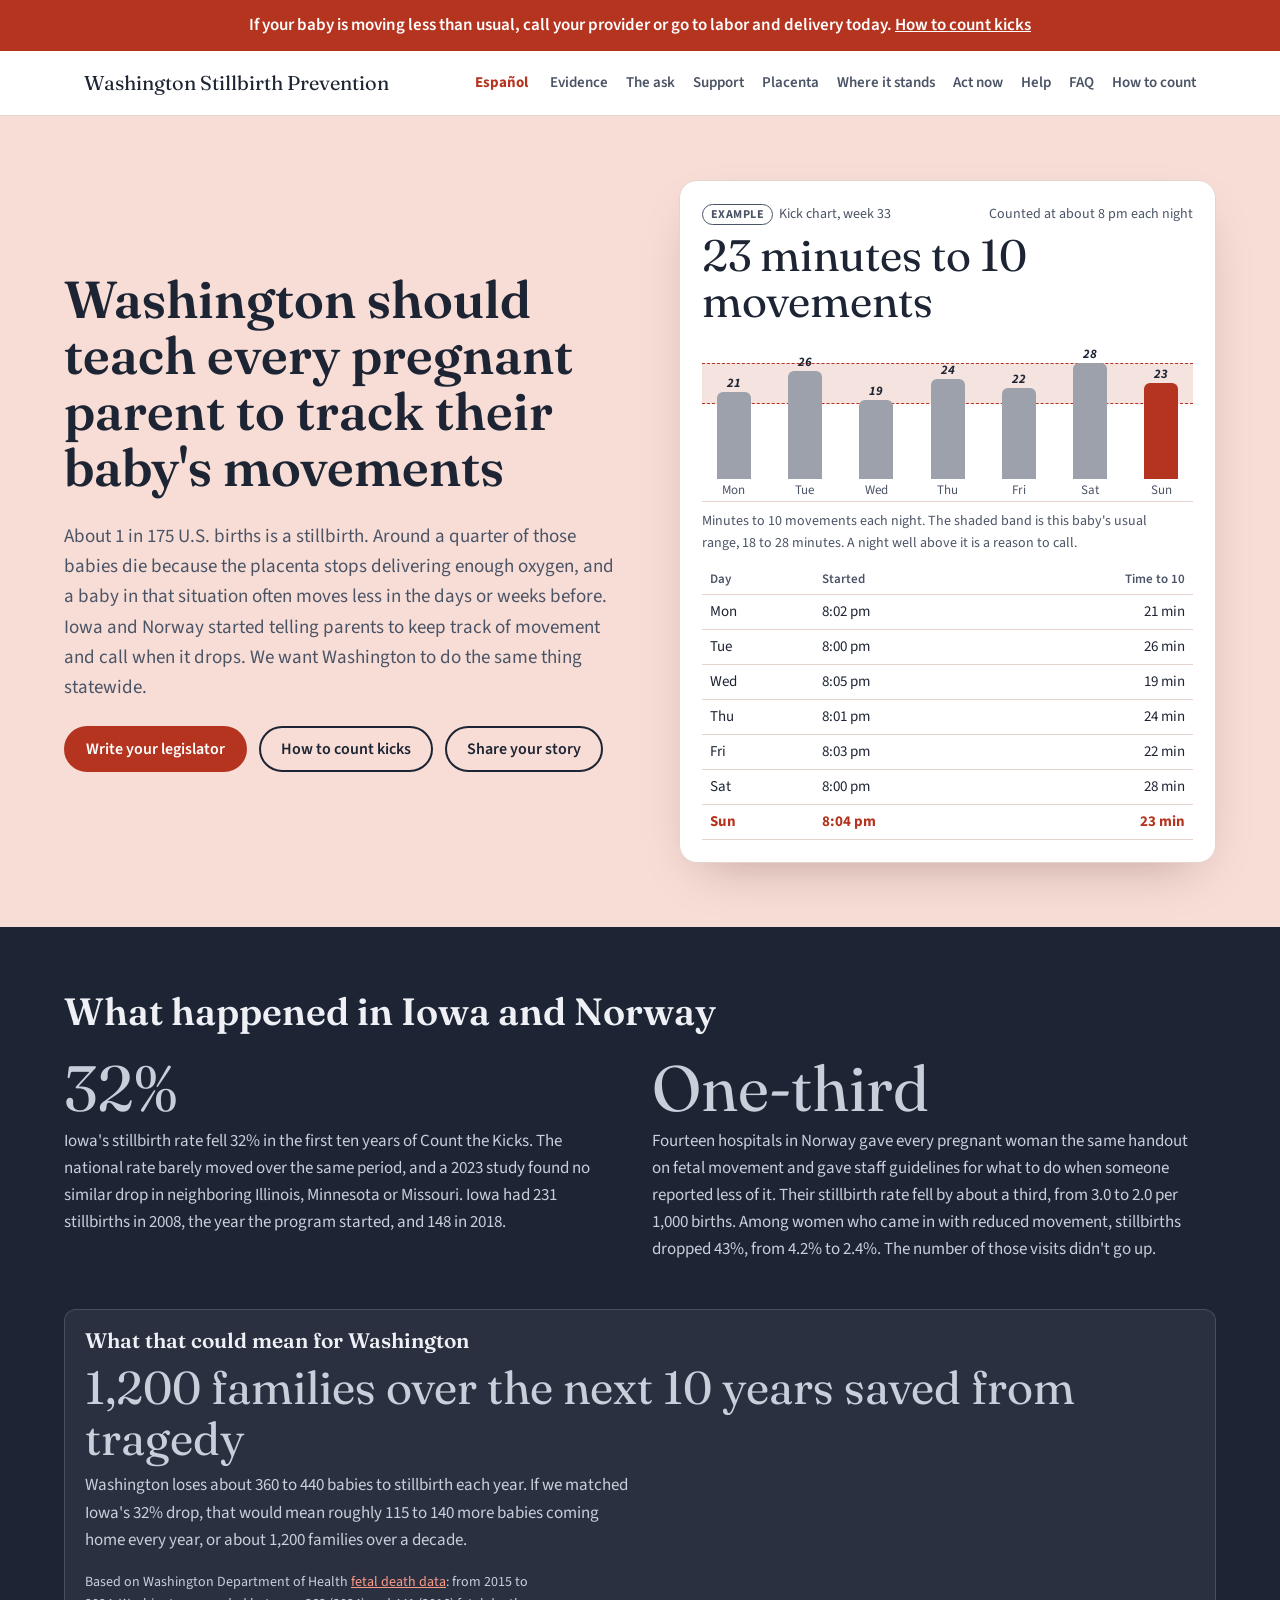
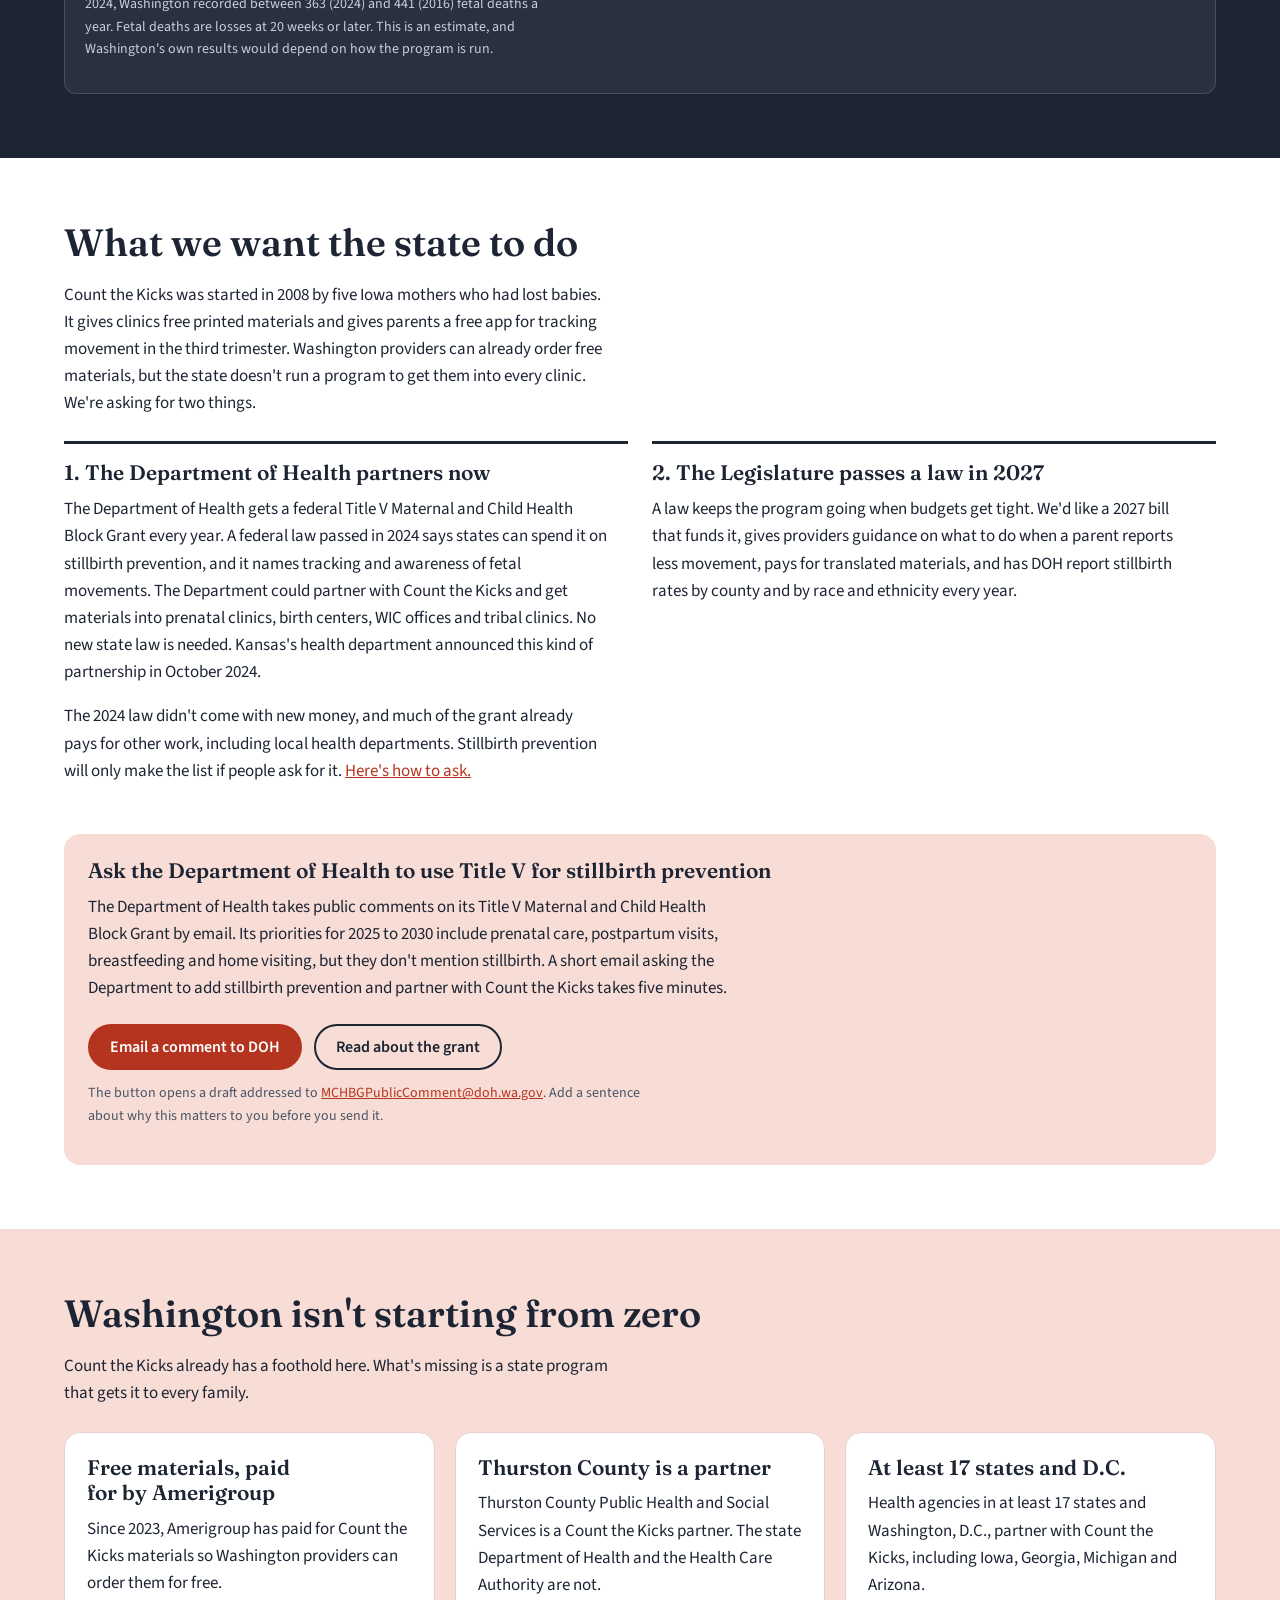
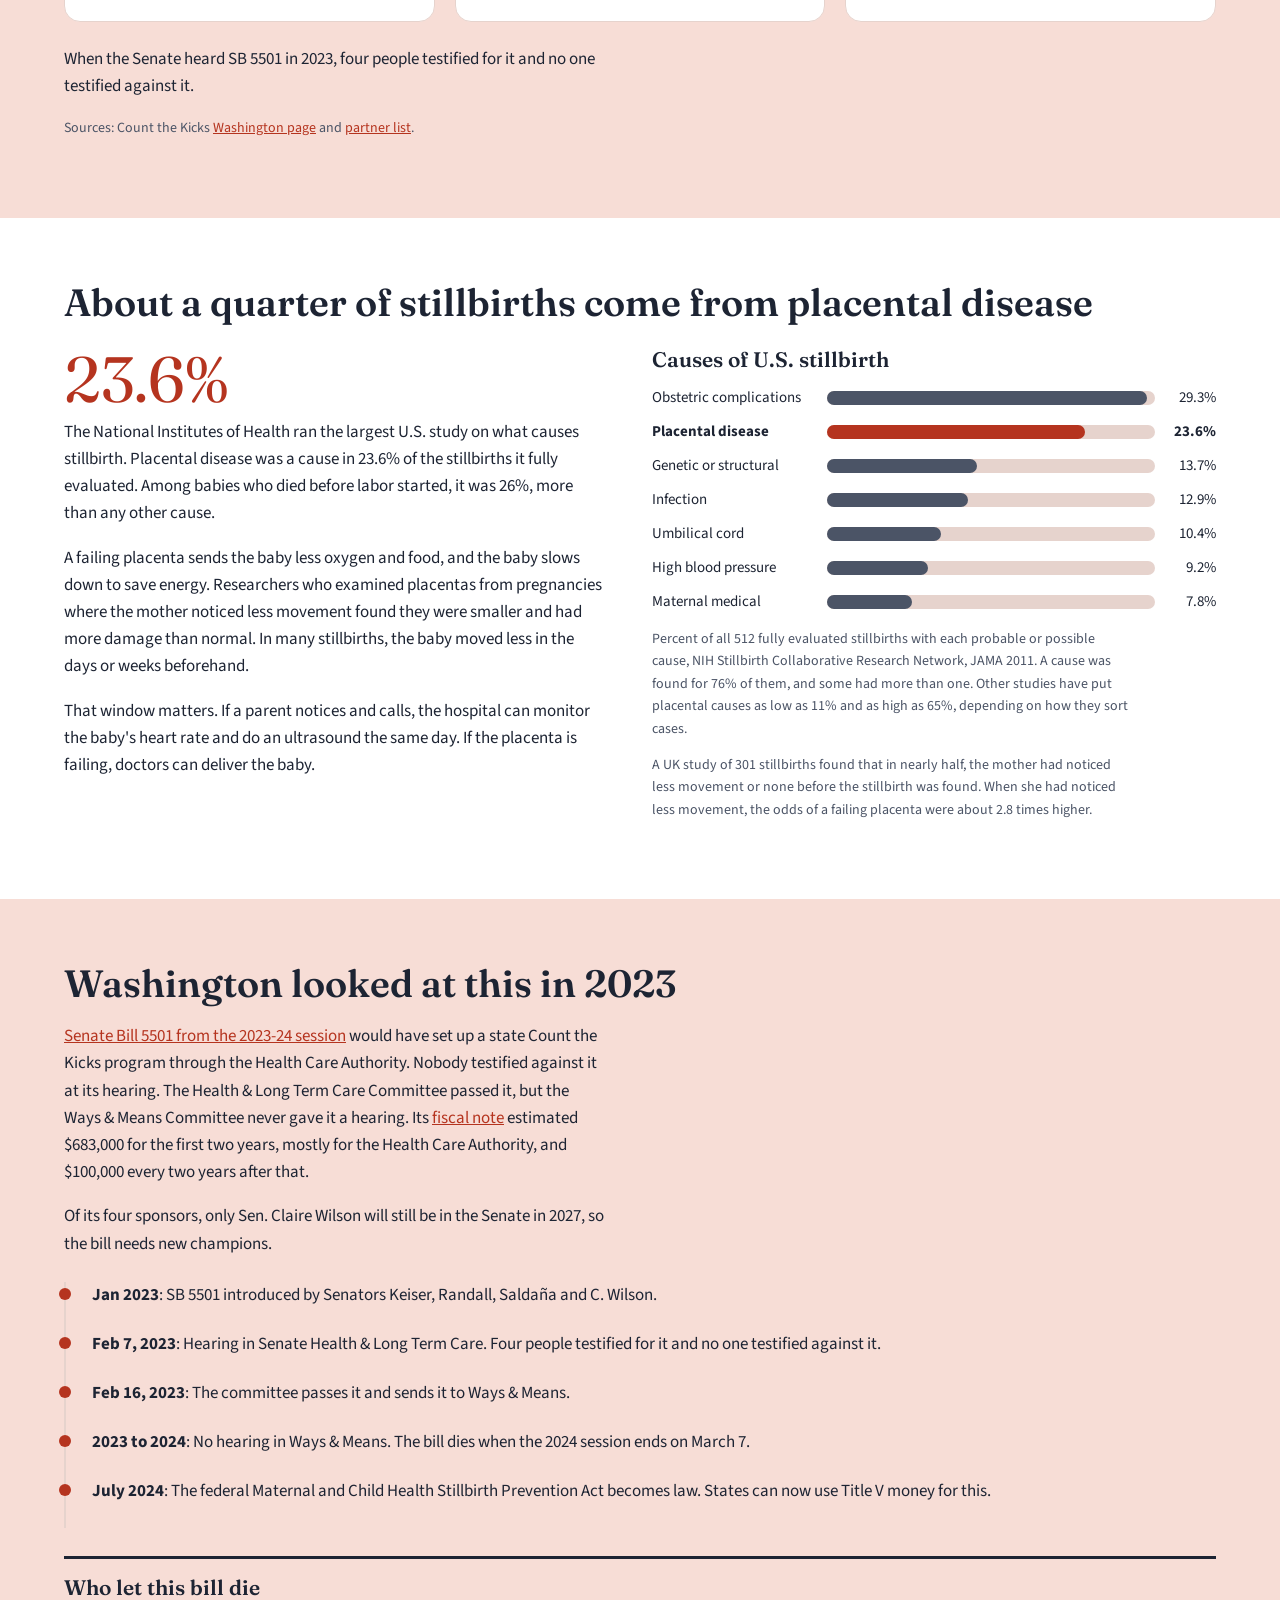
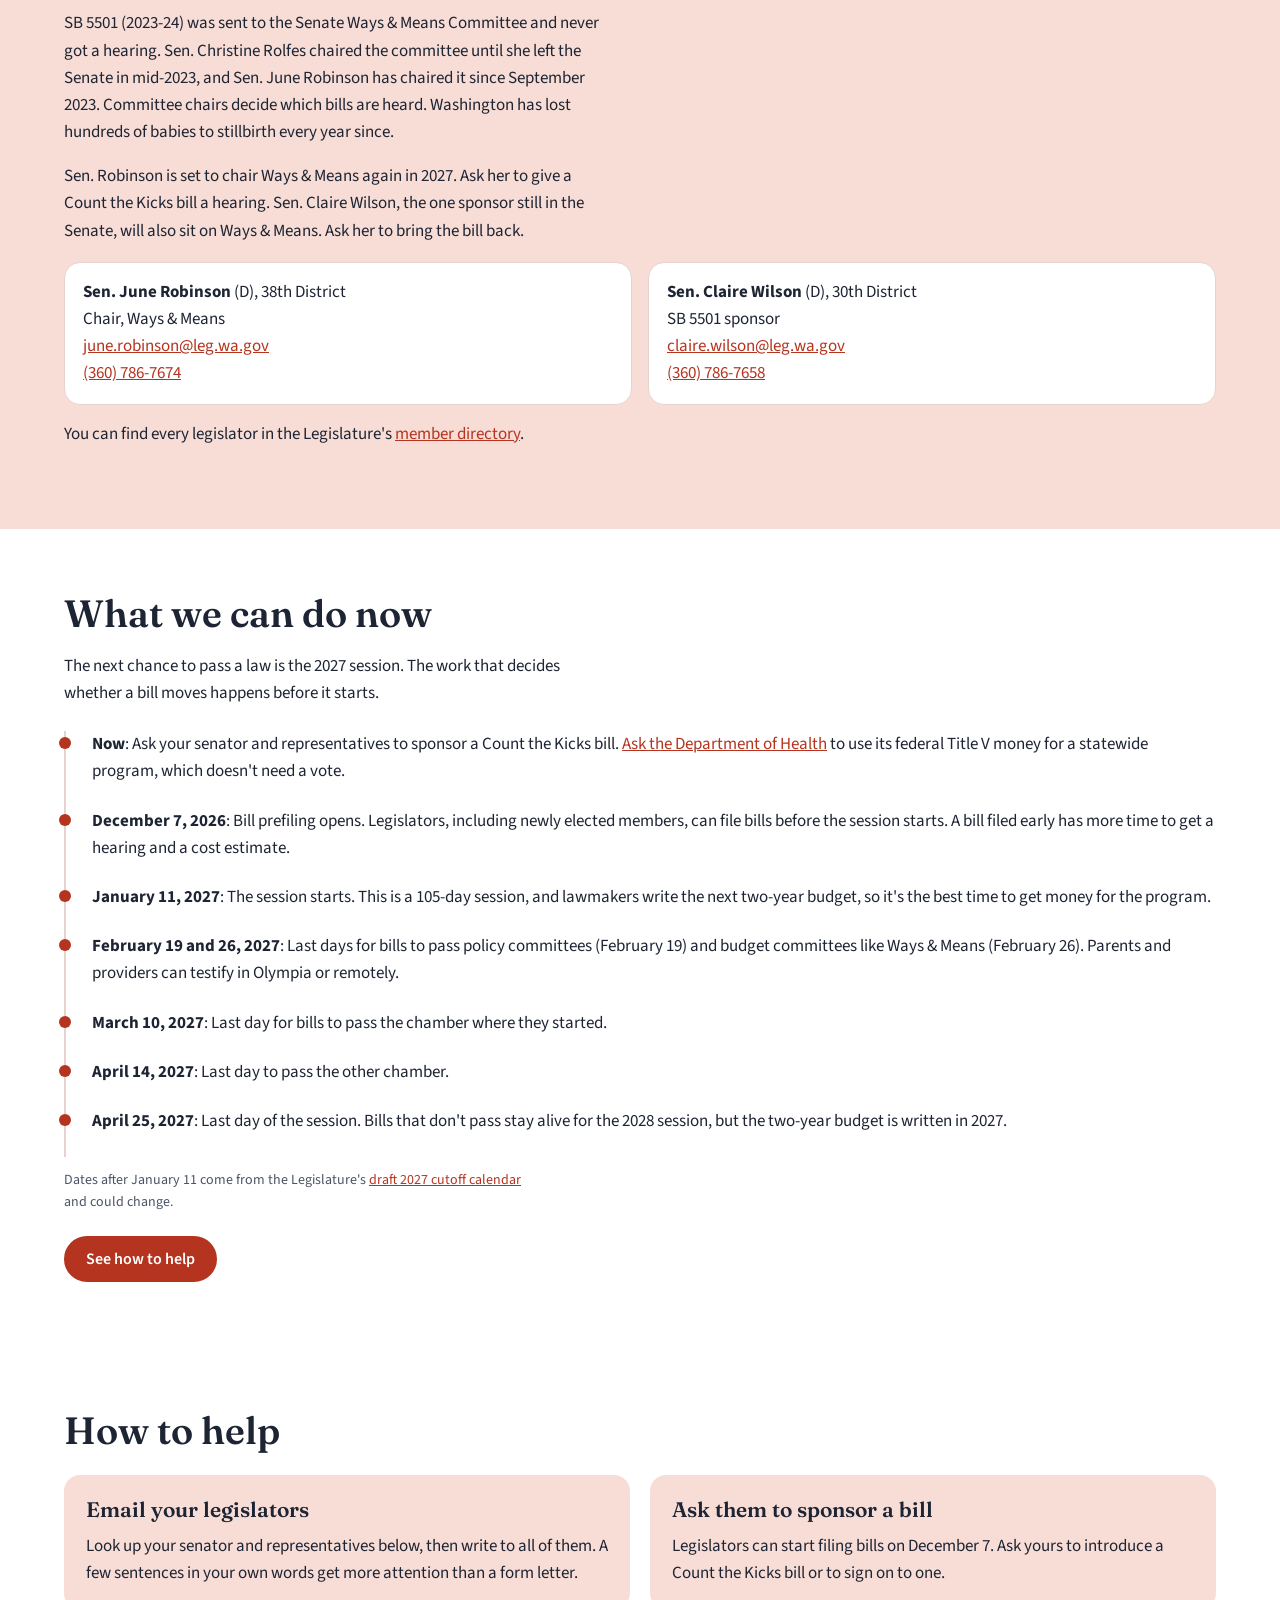
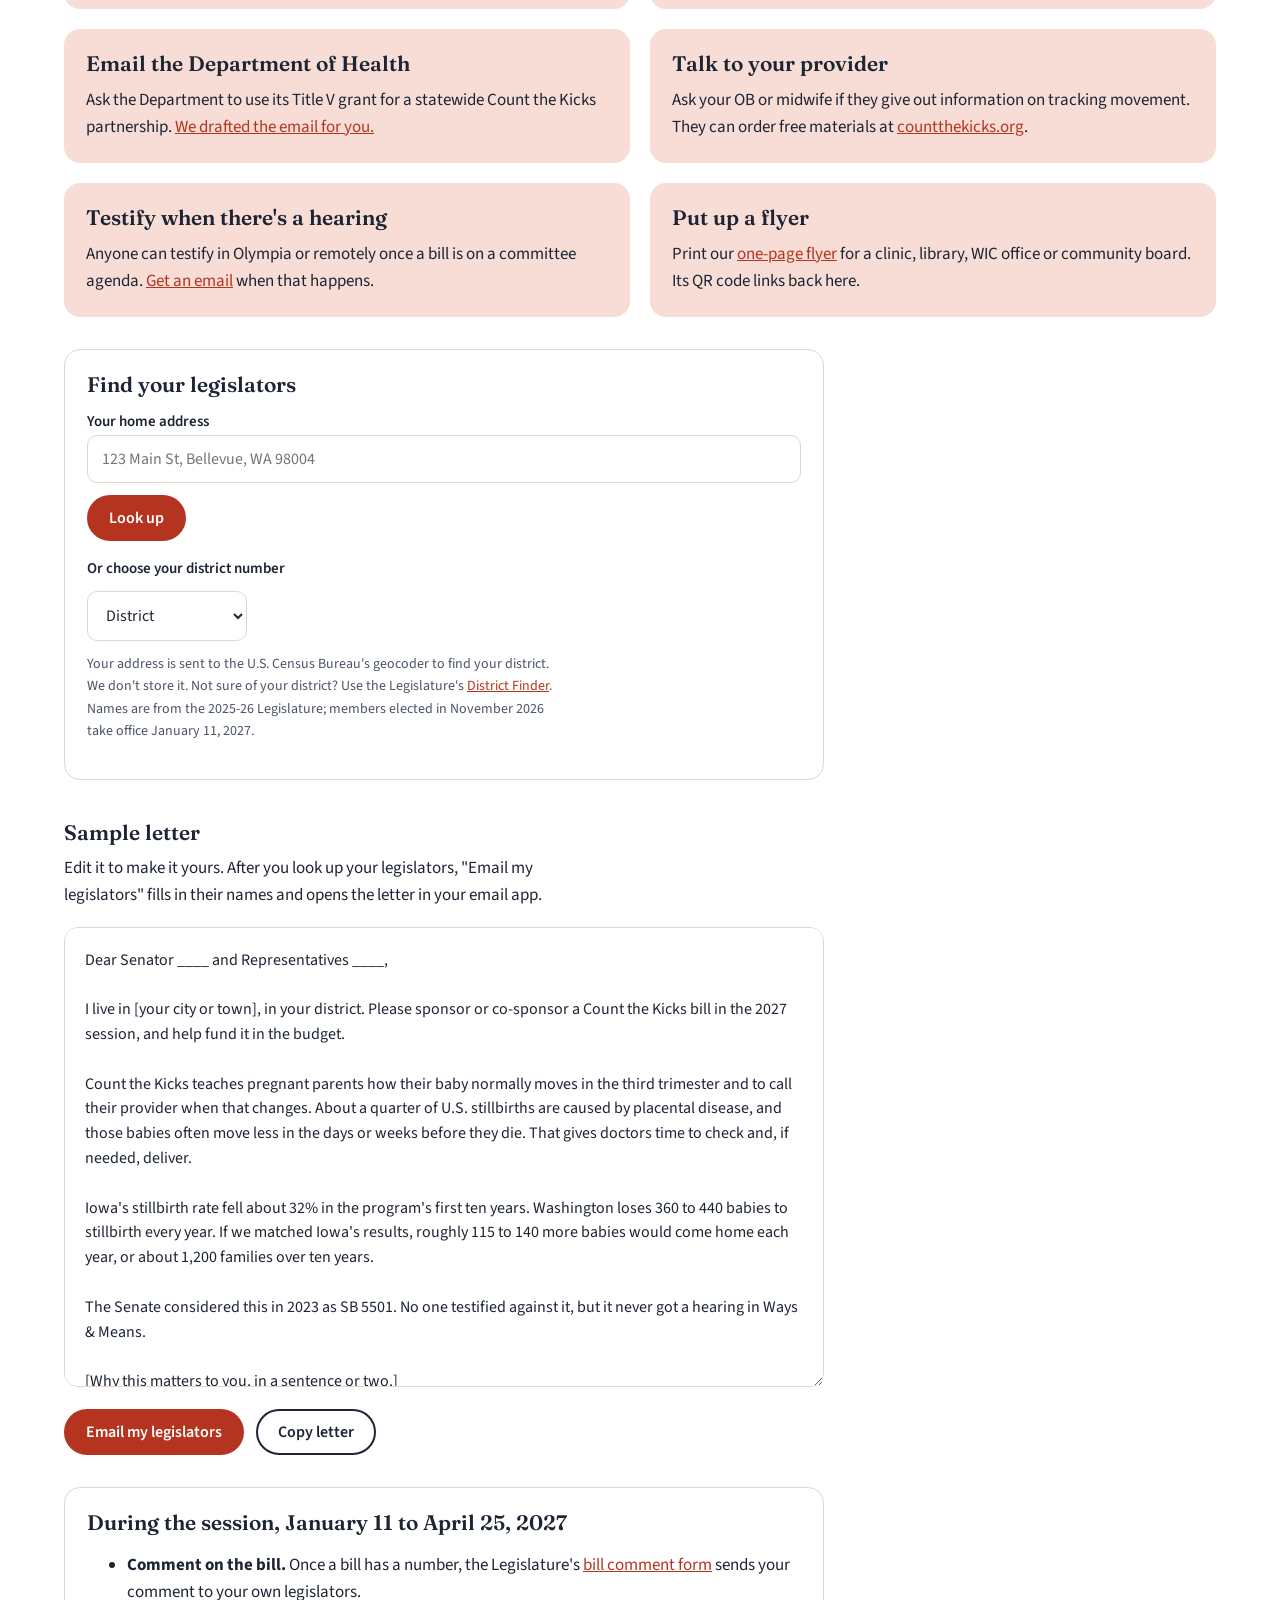
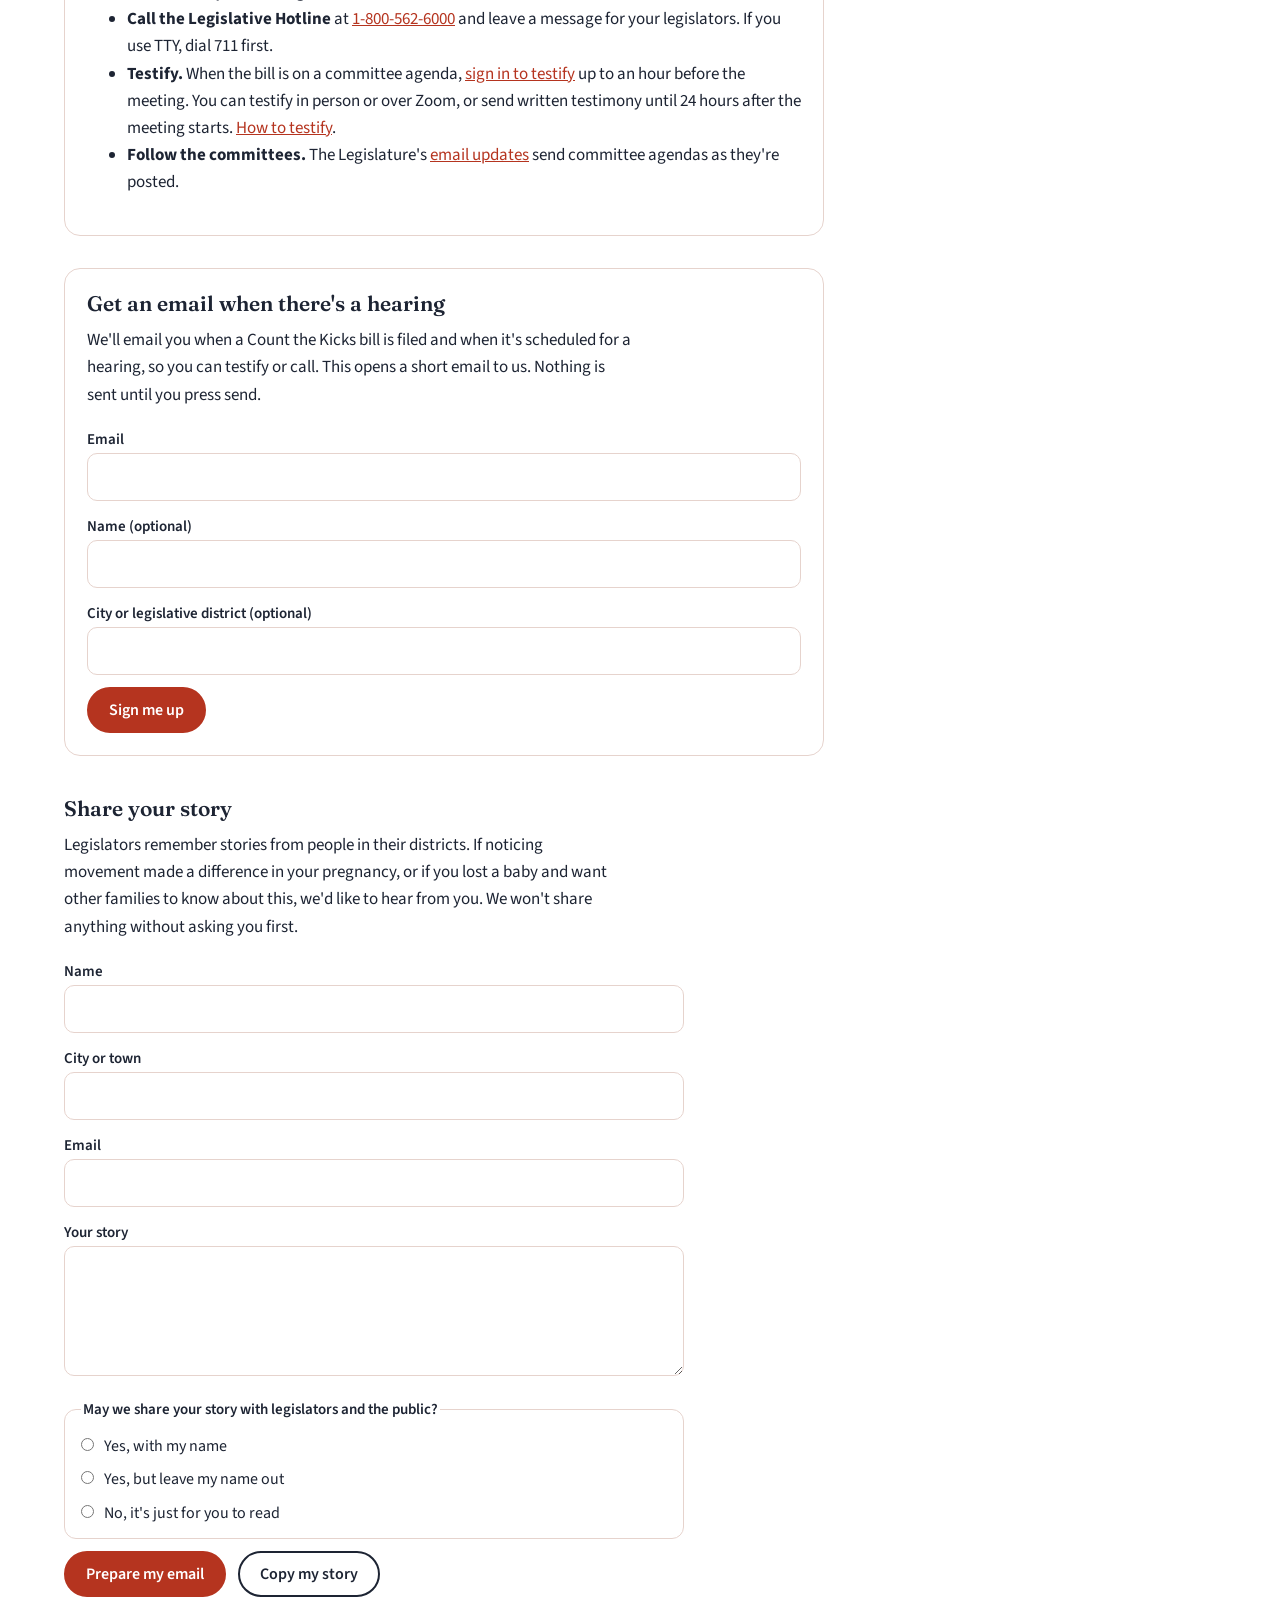
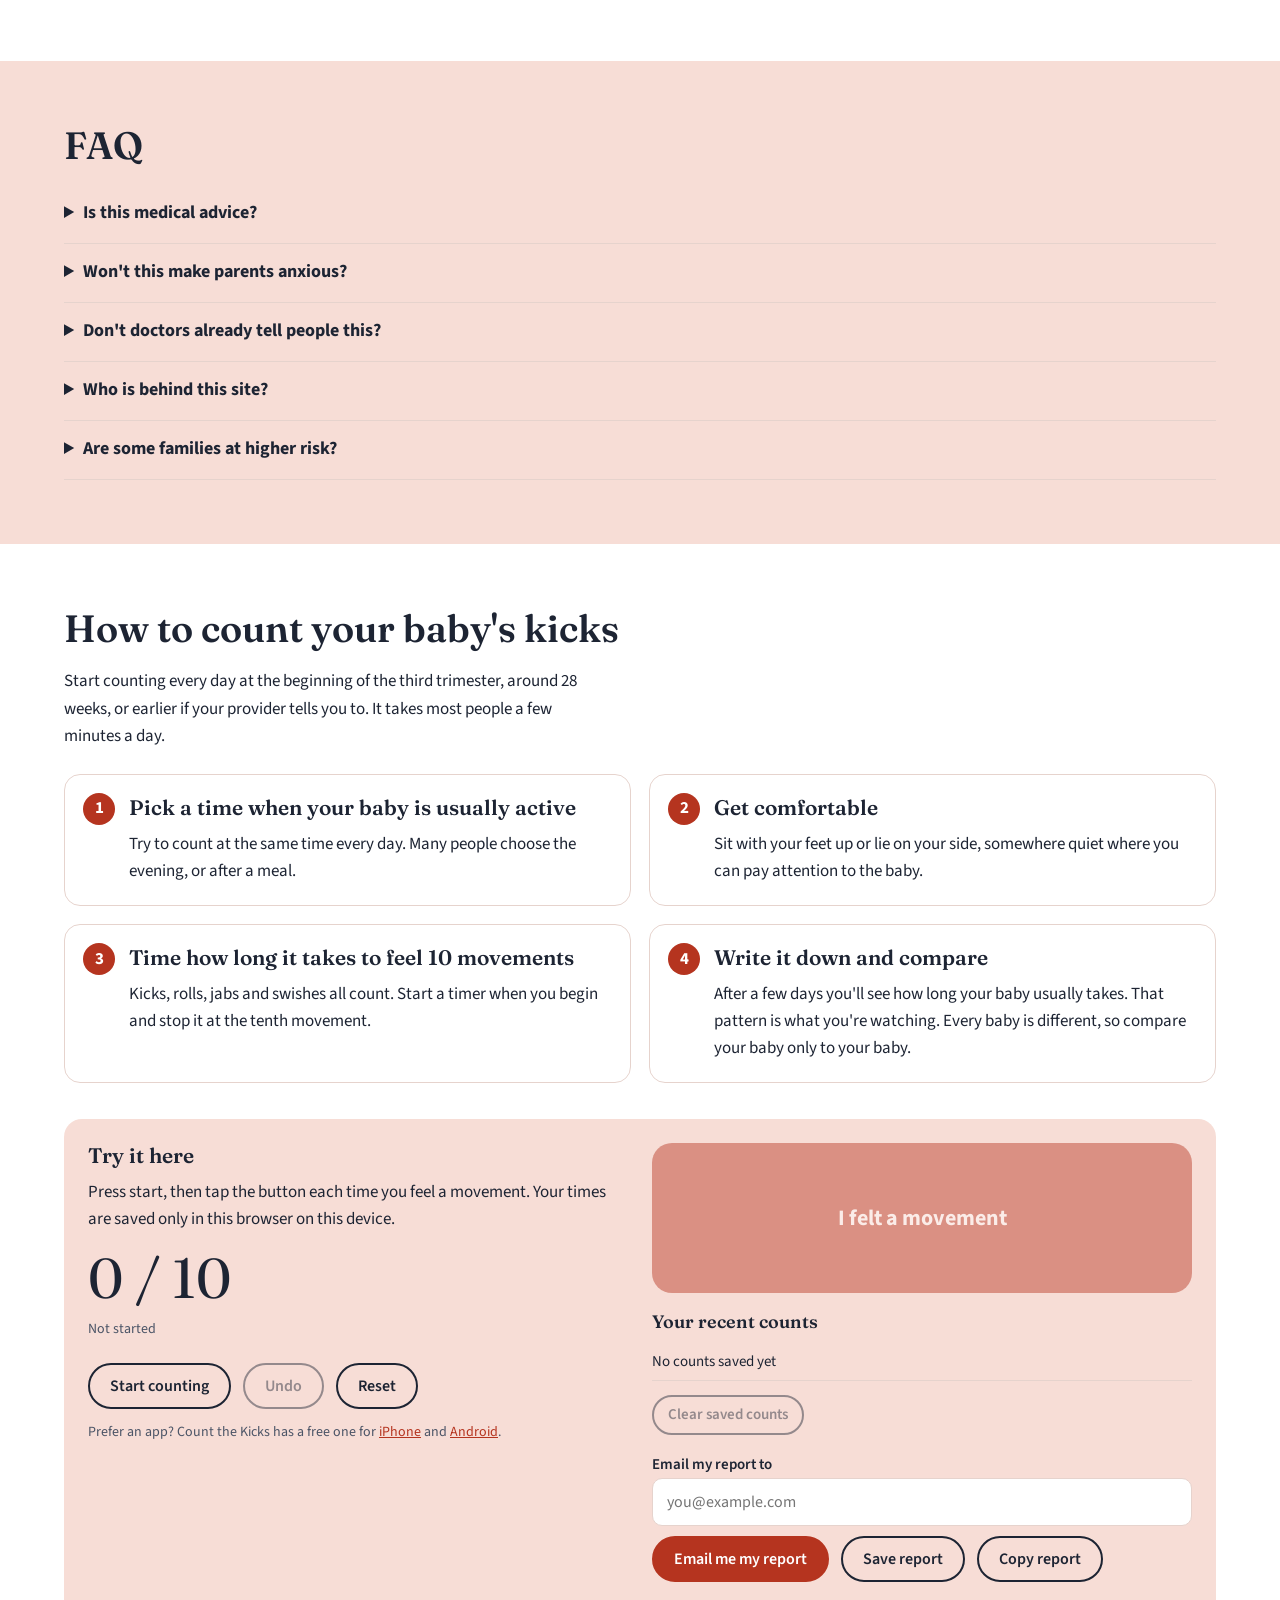
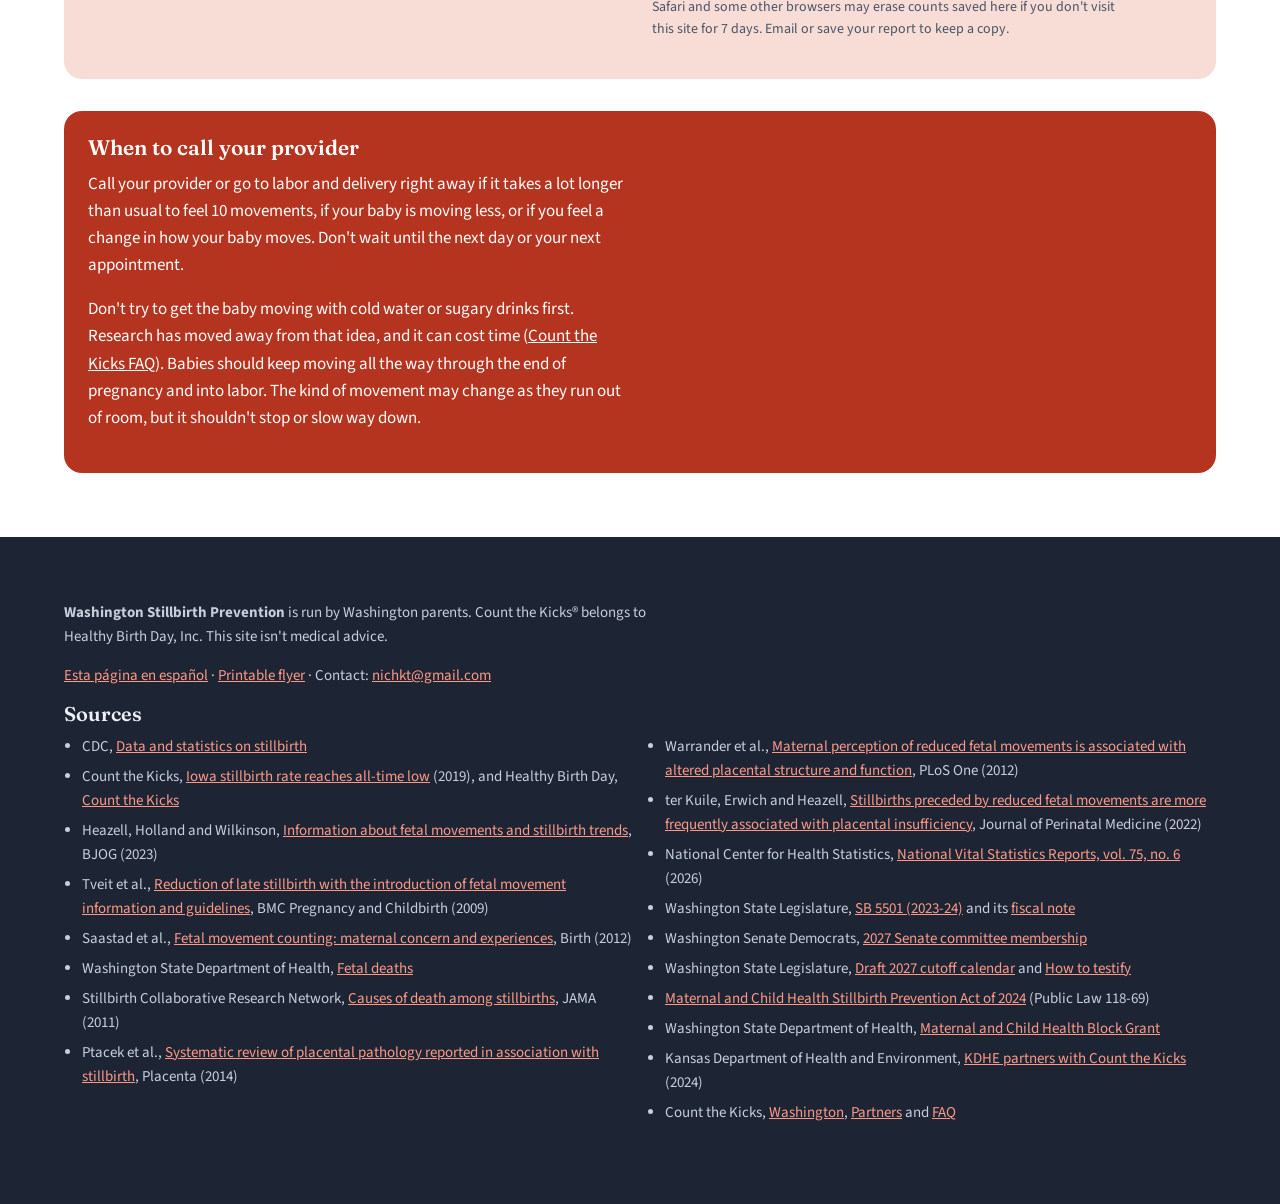
==== commit 370109ff: "Fix facts, add Title V ask and support section, Spanish page, flyers - Correct figures and sources: " ====
--- a/index.html
+++ b/index.html
@@ -5,498 +5,341 @@
 <meta name="viewport" content="width=device-width,initial-scale=1">
 <title>Washington Stillbirth Prevention</title>
 <meta name="description" content="A citizen campaign asking Washington State to launch a statewide fetal movement awareness program modeled on Count the Kicks.">
+<link rel="canonical" href="https://washingtonstillbirthprevention.org/">
+<link rel="alternate" hreflang="en" href="https://washingtonstillbirthprevention.org/">
+<link rel="alternate" hreflang="es" href="https://washingtonstillbirthprevention.org/es/">
+<link rel="alternate" hreflang="x-default" href="https://washingtonstillbirthprevention.org/">
+<meta property="og:type" content="website">
+<meta property="og:site_name" content="Washington Stillbirth Prevention">
+<meta property="og:title" content="Washington should teach every pregnant parent to track their baby's movements">
+<meta property="og:description" content="Iowa's stillbirth rate fell 32% in the first ten years of Count the Kicks. Ask Washington to bring it to every family.">
+<meta property="og:url" content="https://washingtonstillbirthprevention.org/">
+<meta property="og:image" content="https://washingtonstillbirthprevention.org/assets/share.png">
+<meta property="og:image:width" content="1200">
+<meta property="og:image:height" content="630">
+<meta property="og:image:alt" content="Washington Stillbirth Prevention: teach every pregnant parent to track their baby's movements.">
+<meta property="og:locale" content="en_US">
+<meta property="og:locale:alternate" content="es_US">
+<meta name="twitter:card" content="summary_large_image">
+<meta name="theme-color" content="#b5341f">
+<link rel="icon" href="favicon.ico" sizes="48x48">
+<link rel="icon" href="favicon.svg" type="image/svg+xml">
+<link rel="apple-touch-icon" href="apple-touch-icon.png">
 <link rel="preconnect" href="https://fonts.googleapis.com">
-<link href="https://fonts.googleapis.com/css2?family=Fraunces:opsz,wght@9..144,600&family=Source+Sans+3:wght@400;600;700&display=swap" rel="stylesheet">
-<style>
-/* VOICE: tender and steady, written by a parent for parents and lawmakers
-   IDEA: the paper kick-count chart a nurse hands you at 28 weeks
-   PICTURE: a live tally card, ten movements landing on a two-hour timeline
-   COLOUR and TYPE: blush field, deep ink, one coral accent; Fraunces titles, Source Sans body
-   LAYOUT: poster hero with the chart card, then calm bands, nav to footer */
-:root{color-scheme:light dark;
---bg:light-dark(#ffffff,#151821);--ink:light-dark(#1d2433,#eef0f5);--soft:light-dark(#4b5466,#b7bdcb);
---blush:light-dark(#f7ddd6,#2a2230);--card:light-dark(#ffffff,#1d2130);--line:light-dark(#e6d3cd,#3a3446);
---coral:light-dark(#d9472f,#ff7a63);--deep:light-dark(#1d2433,#0e1017)}
-:root[data-theme=light]{color-scheme:light}:root[data-theme=dark]{color-scheme:dark}
-*{box-sizing:border-box;min-width:0}
-html{scroll-behavior:smooth;scroll-padding-top:72px}
-body{margin:0;background:var(--bg);color:var(--ink);font:17px/1.6 "Source Sans 3",system-ui,sans-serif;overflow-x:clip}
-h1,h2,h3{font-family:Fraunces,Georgia,serif;font-weight:600;line-height:1.08;text-wrap:balance;margin:0 0 .5em}
-h1{font-size:clamp(34px,5vw,52px)}h2{font-size:clamp(28px,3.6vw,38px)}h3{font-size:21px;line-height:1.2}
-p{margin:0 0 1em;max-width:68ch}a{color:var(--coral)}
-.wrap{max-width:1240px;margin:0 auto}
-.band{padding:clamp(36px,5vw,72px) max(5vw,16px)}
-nav{position:sticky;top:0;z-index:5;background:color-mix(in srgb,var(--bg) 92%,transparent);backdrop-filter:blur(8px);border-bottom:1px solid var(--line)}
-nav .wrap{display:flex;align-items:center;gap:20px;padding:12px max(5vw,16px);flex-wrap:wrap}
-.brand{font-family:Fraunces,Georgia,serif;font-size:20px;color:var(--ink);text-decoration:none;margin-right:auto}
-.links{display:flex;gap:18px;overflow-x:auto}.links a{color:var(--soft);text-decoration:none;font-weight:600;font-size:15px;flex:none}
-.links a:hover{color:var(--coral)}
-.hero{background:var(--blush)}
-.hero .wrap{display:grid;grid-template-columns:minmax(0,1.05fr) minmax(0,1fr);gap:clamp(24px,4vw,56px);align-items:center}
-.lede{font-size:19px;color:var(--soft)}
-.btns{display:flex;gap:12px;flex-wrap:wrap;margin-top:22px}
-.btn{display:inline-flex;align-items:center;min-height:46px;padding:0 20px;border-radius:999px;font:600 16px "Source Sans 3",sans-serif;text-decoration:none;border:2px solid var(--ink);color:var(--ink);background:transparent;cursor:pointer}
-.btn.main{background:var(--coral);border-color:var(--coral);color:#fff}
-.btn:focus-visible,input:focus-visible,textarea:focus-visible,summary:focus-visible{outline:3px solid var(--coral);outline-offset:3px}
-.chart{background:var(--card);border-radius:18px;padding:22px;box-shadow:0 20px 50px -24px rgba(60,20,20,.35);border:1px solid var(--line)}
-.chart .top{display:flex;justify-content:space-between;gap:12px;flex-wrap:wrap;font-size:14px;color:var(--soft)}
-.chart .big{font-family:Fraunces,Georgia,serif;font-size:clamp(30px,4vw,44px);line-height:1.05;margin:6px 0 2px}
-.fig{position:relative;height:150px;margin:14px 0 8px}.fig svg{position:absolute;inset:0;width:100%;height:100%}
-.week{display:grid;grid-template-columns:repeat(7,minmax(0,1fr));gap:6px;margin-top:10px}
-.week div{background:var(--blush);border-radius:8px;padding:6px 4px;text-align:center;font-size:13px}
-.week b{display:block;font-size:15px}
-.note{font-size:14px;color:var(--soft);margin-top:12px}
-.grid2{display:grid;grid-template-columns:repeat(2,minmax(0,1fr));gap:24px;margin-top:24px}
-.panel{border-top:3px solid var(--ink);padding-top:16px}
-.time{list-style:none;padding:0;margin:24px 0 0;border-left:2px solid var(--line)}
-.time li{position:relative;padding:0 0 22px 26px}
-.time li::before{content:"";position:absolute;left:-7px;top:6px;width:12px;height:12px;border-radius:50%;background:var(--coral)}
-.time .d{font-weight:700;white-space:nowrap}
-.deep{background:var(--deep);color:#eef0f5}.deep p{color:#c9cedb}.deep a{color:#ff9a87}
-.stat{font-family:Fraunces,Georgia,serif;font-size:clamp(40px,6vw,64px);line-height:1;color:#ff9a87;margin-bottom:8px}
-.caveat{margin-top:28px;padding:18px 20px;border-radius:12px;background:rgba(255,255,255,.06);border:1px solid rgba(255,255,255,.14)}
-.steps{counter-reset:s;display:grid;grid-template-columns:repeat(2,minmax(0,1fr));gap:20px;margin-top:24px}
-.step{background:var(--blush);border-radius:16px;padding:22px}
-.letter{background:var(--card);border:1px solid var(--line);border-radius:14px;padding:20px;white-space:pre-wrap;font-size:16px;max-height:340px;overflow:auto}
-form{display:grid;gap:12px;max-width:620px}
-label{font-weight:600;font-size:15px}
-input,textarea{width:100%;font:16px "Source Sans 3",sans-serif;padding:12px 14px;border-radius:10px;border:1px solid var(--line);background:var(--card);color:var(--ink)}
-textarea{min-height:130px;resize:vertical}
-.out{display:none;background:var(--blush);border-radius:12px;padding:16px;font-size:15px}
-.out.on{display:block}
-details{border-bottom:1px solid var(--line);padding:14px 0}
-summary{cursor:pointer;font-weight:700;font-size:18px;min-height:30px}
-details p{margin-top:10px}
-.bars{display:grid;gap:10px;margin:14px 0}
-.bar{display:grid;grid-template-columns:minmax(0,11em) minmax(0,1fr) 3.4em;gap:10px;align-items:center;font-size:15px}
-.bar .t{height:14px;border-radius:7px;background:var(--line)}
-.bar .t i{display:block;height:100%;border-radius:7px;background:var(--soft)}
-.bar.hi{font-weight:700}.bar.hi .t i{background:var(--coral)}
-.bar .v{text-align:right;white-space:nowrap}
-@media(max-width:520px){.bar{grid-template-columns:minmax(0,8em) minmax(0,1fr) 3em;font-size:13px}}
-.lookup{background:var(--card);border:1px solid var(--line);border-radius:16px;padding:22px;margin-top:32px;max-width:720px}
-.lookup form{max-width:none}
-.leg{display:grid;gap:8px;margin-top:14px}
-.leg div{display:flex;justify-content:space-between;gap:12px;flex-wrap:wrap;padding:10px 14px;border-radius:10px;background:var(--blush)}
-.leg span{color:var(--soft);font-size:15px}
-.lerr{margin-top:12px;color:var(--coral);font-weight:600}
-.wk{position:relative;display:grid;grid-template-columns:repeat(7,minmax(0,1fr));gap:8px;height:160px;margin:18px 0 0;padding-bottom:22px;border-bottom:1px solid var(--line)}
-.wk .col{position:relative;display:flex;flex-direction:column;justify-content:flex-end;align-items:center;height:100%;z-index:1}
-.wk .col i{position:relative;display:block;width:70%;max-width:34px;border-radius:6px 6px 0 0;background:color-mix(in srgb,var(--soft) 55%,transparent)}
-.wk .col i.now{background:var(--coral)}
-.wk .col b{position:absolute;top:-19px;left:50%;transform:translateX(-50%);font-size:13px}
-.wk .col span{position:absolute;bottom:-22px;font-size:13px;color:var(--soft)}
-.wk .rng{position:absolute;left:0;right:0;background:color-mix(in srgb,var(--coral) 14%,transparent);border-top:1px dashed var(--coral);border-bottom:1px dashed var(--coral)}
-.wk .rng span{position:absolute;left:4px;top:2px;font-size:12px;color:var(--coral);font-weight:600}
-.kc{width:100%;border-collapse:collapse;margin-top:10px;font-size:15px}
-.kc th{text-align:left;font-weight:600;color:var(--soft);font-size:13px;padding:4px 8px;border-bottom:1px solid var(--line)}
-.kc td{padding:5px 8px;border-bottom:1px solid var(--line);white-space:nowrap}
-.kc th:last-child,.kc td:last-child{text-align:right}
-.kc tr.today td{font-weight:700;color:var(--coral)}
-.how{counter-reset:h;display:grid;grid-template-columns:repeat(2,minmax(0,1fr));gap:18px;margin-top:24px}
-.how .st{background:var(--card);border:1px solid var(--line);border-radius:16px;padding:20px 20px 20px 64px;position:relative}
-.how .st::before{counter-increment:h;content:counter(h);position:absolute;left:18px;top:18px;width:32px;height:32px;border-radius:50%;background:var(--coral);color:#fff;font-weight:700;display:grid;place-items:center}
-.how .st p{margin:0}
-.counter{margin-top:36px;background:var(--blush);border-radius:18px;padding:24px;display:grid;grid-template-columns:minmax(0,1fr) minmax(0,1fr);gap:24px;align-items:center}
-.tap{width:100%;min-height:150px;border-radius:20px;border:0;background:var(--coral);color:#fff;font:700 22px "Source Sans 3",sans-serif;cursor:pointer}
-.tap:disabled{opacity:.45;cursor:default}
-.ctr-n{font-family:Fraunces,Georgia,serif;font-size:56px;line-height:1}
-.hist{list-style:none;padding:0;margin:10px 0 0;font-size:15px}
-.hist li{display:flex;justify-content:space-between;padding:6px 0;border-bottom:1px solid var(--line)}
-.call{margin-top:32px;background:var(--coral);color:#fff;border-radius:18px;padding:24px}
-.call p,.call li{color:#fff}.call h3{color:#fff}
-@media(max-width:820px){.how,.counter{grid-template-columns:minmax(0,1fr)}}
-.alert{background:var(--coral);color:#fff;padding:14px max(5vw,16px);font-weight:600;text-align:center}
-footer{background:var(--deep);color:#c9cedb;font-size:15px}
-footer p{max-width:90ch}
-@media(max-width:820px){.hero .wrap,.grid2,.steps{grid-template-columns:minmax(0,1fr)}}
-@media(max-width:520px){.week div{font-size:11px}.week b{font-size:13px}.links{width:100%}}
-@media(prefers-reduced-motion:reduce){html{scroll-behavior:auto}.dot{animation:none!important;opacity:1!important}}
-@keyframes pop{from{opacity:0;transform:scale(.3)}to{opacity:1;transform:scale(1)}}
-.dot{transform-box:fill-box;transform-origin:center;opacity:0;animation:pop .45s ease-out forwards}
-</style>
+<link rel="preconnect" href="https://fonts.gstatic.com" crossorigin>
+<link href="https://fonts.googleapis.com/css2?family=Fraunces:opsz,wght@9..144,600&amp;family=Source+Sans+3:wght@400;600;700&amp;display=swap" rel="stylesheet">
+<link rel="stylesheet" href="assets/site.css?v=2">
+<script>document.documentElement.classList.add('js')</script>
+<script src="assets/site.js?v=2" defer></script>
 </head>
 <body>
-
-<div class="alert">If your baby is moving less than usual, call your provider or go to labor and delivery today.</div>
-
-<nav><div class="wrap">
+<a class="skip" href="#main">Skip to main content</a>
+
+<section class="alert" aria-label="Health warning"><p>If your baby is moving less than usual, call your provider or go to labor and delivery today. <a href="#how">How to count kicks</a></p></section>
+
+<nav aria-label="Main"><div class="wrap">
 <a class="brand" href="#top">Washington Stillbirth Prevention</a>
-<div class="links">
-<a href="#evidence">Evidence</a><a href="#ask">The ask</a><a href="#placenta">Placenta</a><a href="#status">Where it stands</a><a href="#now">Act now</a><a href="#help">Help</a><a href="#faq">FAQ</a><a href="#how">How to count</a>
+<a class="lang" href="es/" hreflang="es" lang="es">Español</a>
+<button class="menu" id="menu" type="button" aria-expanded="false" aria-controls="links"><span class="bars-i" aria-hidden="true"></span>Menu</button>
+<div class="links" id="links">
+<a href="#evidence">Evidence</a><a href="#ask">The ask</a><a href="#support">Support</a><a href="#placenta">Placenta</a><a href="#status">Where it stands</a><a href="#now">Act now</a><a href="#help">Help</a><a href="#faq">FAQ</a><a href="#how">How to count</a>
 </div></div></nav>
 
-<header class="hero band" id="top"><div class="wrap">
-<div>
-<h1>Washington should teach every pregnant parent to track their baby's movements</h1>
-<p class="lede">About 1 in 175 U.S. pregnancies ends in stillbirth. Around a quarter of those babies die because the placenta stops delivering enough oxygen, and a baby in that situation often moves less for a few days first. Iowa and Norway started telling parents to keep track of movement and call when it drops. We want Washington to do the same thing statewide.</p>
-<div class="btns"><a class="btn main" href="#help">Write your legislator</a><a class="btn" href="#story">Share your story</a></div>
-</div>
-<div class="chart" aria-label="Example of a daily kick count">
-<div class="top"><span>Kick chart, week 33</span><span>Counted at 8:00 pm each night</span></div>
-<div class="big"><span id="mins">23</span> minutes to 10 movements</div>
-<div class="wk" id="wk" role="img" aria-label="Minutes to 10 movements each day this week, all close to the usual 23 minutes"></div>
+<main id="main" tabindex="-1">
+<section class="hero blush band" id="top" aria-labelledby="h-top"><div class="wrap">
+<div>
+<h1 id="h-top">Washington should teach every pregnant parent to track their baby's movements</h1>
+<p class="lede">About 1 in 175 U.S. births is a stillbirth. Around a quarter of those babies die because the placenta stops delivering enough oxygen, and a baby in that situation often moves less in the days or weeks before. Iowa and Norway started telling parents to keep track of movement and call when it drops. We want Washington to do the same thing statewide.</p>
+<div class="btns"><a class="btn main" href="#help">Write your legislator</a><a class="btn" href="#how">How to count kicks</a><a class="btn" href="#story">Share your story</a></div>
+</div>
+<figure class="chart">
+<figcaption class="top"><span><span class="tag">Example</span>Kick chart, week 33</span><span>Counted at about 8 pm each night</span></figcaption>
+<p class="big">23 minutes to 10 movements</p>
+<div class="wk" id="wk" aria-hidden="true"></div>
 <p class="note" style="margin:8px 0 0">Minutes to 10 movements each night. The shaded band is this baby's usual range, 18 to 28 minutes. A night well above it is a reason to call.</p>
-<table class="kc"><thead><tr><th>Day</th><th>Started</th><th>Time to 10</th></tr></thead><tbody id="week"></tbody></table>
-</div>
-</div></header>
-
-<section class="band deep" id="evidence"><div class="wrap">
-<h2>What happened in Iowa and Norway</h2>
+<table class="kc">
+<caption class="sr-only">An example week of kick counts</caption>
+<thead><tr><th scope="col">Day</th><th scope="col">Started</th><th scope="col">Time to 10</th></tr></thead>
+<tbody id="week">
+<tr data-min="21"><td>Mon</td><td>8:02 pm</td><td>21 min</td></tr>
+<tr data-min="26"><td>Tue</td><td>8:00 pm</td><td>26 min</td></tr>
+<tr data-min="19"><td>Wed</td><td>8:05 pm</td><td>19 min</td></tr>
+<tr data-min="24"><td>Thu</td><td>8:01 pm</td><td>24 min</td></tr>
+<tr data-min="22"><td>Fri</td><td>8:03 pm</td><td>22 min</td></tr>
+<tr data-min="28"><td>Sat</td><td>8:00 pm</td><td>28 min</td></tr>
+<tr data-min="23" class="today"><td>Sun</td><td>8:04 pm</td><td>23 min</td></tr>
+</tbody></table>
+</figure>
+</div></section>
+
+<section class="band deep" id="evidence" aria-labelledby="h-evidence"><div class="wrap">
+<h2 id="h-evidence">What happened in Iowa and Norway</h2>
 <div class="grid2">
-<div><div class="stat">32%</div><p>Iowa's stillbirth rate fell 32% in the first ten years of Count the Kicks. The national rate barely moved over the same period. Iowa had 231 stillbirths in 2008, the year the program started.</p></div>
-<div><div class="stat">About half</div><p>Fourteen hospitals in Norway gave every pregnant woman the same handout on fetal movement and gave staff guidelines for what to do when someone reported less of it. Among women who came in with reduced movement, stillbirths dropped from 4.2% to 2.4%. The number of those visits didn't go up.</p></div>
+<div><p class="stat">32%</p><p>Iowa's stillbirth rate fell 32% in the first ten years of Count the Kicks. The national rate barely moved over the same period, and a 2023 study found no similar drop in neighboring Illinois, Minnesota or Missouri. Iowa had 231 stillbirths in 2008, the year the program started, and 148 in 2018.</p></div>
+<div><p class="stat">One-third</p><p>Fourteen hospitals in Norway gave every pregnant woman the same handout on fetal movement and gave staff guidelines for what to do when someone reported less of it. Their stillbirth rate fell by about a third, from 3.0 to 2.0 per 1,000 births. Among women who came in with reduced movement, stillbirths dropped 43%, from 4.2% to 2.4%. The number of those visits didn't go up.</p></div>
 </div>
 <div class="caveat">
 <h3>What that could mean for Washington</h3>
-<div class="stat" style="font-size:clamp(30px,4.2vw,46px);line-height:1.1">1,200 families over the next 10 years saved from tragedy</div>
+<p class="stat mid">1,200 families over the next 10 years saved from tragedy</p>
 <p>Washington loses about 360 to 440 babies to stillbirth each year. If we matched Iowa's 32% drop, that would mean roughly 115 to 140 more babies coming home every year, or about 1,200 families over a decade.</p>
-<p style="font-size:14px">Based on Washington Department of Health vital statistics: 363 fetal deaths in 2024 and 437 in an earlier year. Fetal deaths are losses at 20 weeks or later. This is an estimate, and Washington's own results would depend on how the program is run.</p>
-</div>
-</div></section>
-
-<section class="band" id="ask"><div class="wrap">
-<h2>What we want the state to do</h2>
-<p>Count the Kicks was started in 2008 by five Iowa mothers who had lost babies. It gives clinics free printed materials and gives parents a free app for tracking movement in the third trimester. Washington providers can already order the materials, but the state doesn't run a program to get them into every clinic. We're asking for two things.</p>
+<p class="small">Based on Washington Department of Health <a href="https://doh.wa.gov/data-and-statistical-reports/washington-tracking-network-wtn/fetal-and-infant-death-data/fetal-deaths">fetal death data</a>: from 2015 to 2024, Washington recorded between 363 (2024) and 441 (2016) fetal deaths a year. Fetal deaths are losses at 20 weeks or later. This is an estimate, and Washington's own results would depend on how the program is run.</p>
+</div>
+</div></section>
+
+<section class="band" id="ask" aria-labelledby="h-ask"><div class="wrap">
+<h2 id="h-ask">What we want the state to do</h2>
+<p>Count the Kicks was started in 2008 by five Iowa mothers who had lost babies. It gives clinics free printed materials and gives parents a free app for tracking movement in the third trimester. Washington providers can already order free materials, but the state doesn't run a program to get them into every clinic. We're asking for two things.</p>
 <div class="grid2">
 <div class="panel"><h3>1. The Department of Health partners now</h3>
-<p>A federal law passed in 2024 lets states spend their Title V maternal and child health grant on stillbirth prevention. The Department of Health could join Count the Kicks and get materials into prenatal clinics, birth centers, WIC offices and tribal clinics. No new state law is needed for this. Kansas budgeted about $9,000 a year when it did it.</p></div>
+<p>The Department of Health gets a federal Title V Maternal and Child Health Block Grant every year. A federal law passed in 2024 says states can spend it on stillbirth prevention, and it names tracking and awareness of fetal movements. The Department could partner with Count the Kicks and get materials into prenatal clinics, birth centers, WIC offices and tribal clinics. No new state law is needed. Kansas's health department announced this kind of partnership in October 2024.</p>
+<p>The 2024 law didn't come with new money, and much of the grant already pays for other work, including local health departments. Stillbirth prevention will only make the list if people ask for it. <a href="#titlev">Here's how to ask.</a></p></div>
 <div class="panel"><h3>2. The Legislature passes a law in 2027</h3>
 <p>A law keeps the program going when budgets get tight. We'd like a 2027 bill that funds it, gives providers guidance on what to do when a parent reports less movement, pays for translated materials, and has DOH report stillbirth rates by county and by race and ethnicity every year.</p></div>
 </div>
-</div></section>
-
-<section class="band" id="placenta"><div class="wrap">
-<h2>About a quarter of stillbirths come from placental disease</h2>
+<div class="titlev" id="titlev">
+<h3>Ask the Department of Health to use Title V for stillbirth prevention</h3>
+<p>The Department of Health takes public comments on its Title V Maternal and Child Health Block Grant by email. Its priorities for 2025 to 2030 include prenatal care, postpartum visits, breastfeeding and home visiting, but they don't mention stillbirth. A short email asking the Department to add stillbirth prevention and partner with Count the Kicks takes five minutes.</p>
+<div class="btns"><a class="btn main" id="tvmail" href="mailto:MCHBGPublicComment@doh.wa.gov?subject=Title%20V%20comment%3A%20stillbirth%20prevention">Email a comment to DOH</a><a class="btn" href="https://doh.wa.gov/public-health-provider-resources/public-health-system-resources-and-services/local-health-resources-and-tools/maternal-and-child-health-block-grant">Read about the grant</a></div>
+<p class="note">The button opens a draft addressed to <a href="mailto:MCHBGPublicComment@doh.wa.gov">MCHBGPublicComment@doh.wa.gov</a>. Add a sentence about why this matters to you before you send it.</p>
+</div>
+</div></section>
+
+<section class="band blush" id="support" aria-labelledby="h-support"><div class="wrap">
+<h2 id="h-support">Washington isn't starting from zero</h2>
+<p>Count the Kicks already has a foothold here. What's missing is a state program that gets it to every family.</p>
+<div class="grid3">
+<div class="card"><h3>Free materials, paid for by Amerigroup</h3><p>Since 2023, Amerigroup has paid for Count the Kicks materials so Washington providers can order them for free.</p></div>
+<div class="card"><h3>Thurston County is a partner</h3><p>Thurston County Public Health and Social Services is a Count the Kicks partner. The state Department of Health and the Health Care Authority are not.</p></div>
+<div class="card"><h3>At least 17 states and D.C.</h3><p>Health agencies in at least 17 states and Washington, D.C., partner with Count the Kicks, including Iowa, Georgia, Michigan and Arizona.</p></div>
+</div>
+<p style="margin-top:24px">When the Senate heard SB 5501 in 2023, four people testified for it and no one testified against it.</p>
+<p class="note">Sources: Count the Kicks <a href="https://countthekicks.org/statistics/wa/">Washington page</a> and <a href="https://countthekicks.org/about-us/partners/">partner list</a>.</p>
+</div></section>
+
+<section class="band" id="placenta" aria-labelledby="h-placenta"><div class="wrap">
+<h2 id="h-placenta">About a quarter of stillbirths come from placental disease</h2>
 <div class="grid2">
 <div>
-<div class="stat" style="color:var(--coral)">23.6%</div>
-<p>The National Institutes of Health ran the largest U.S. study on what causes stillbirth. Placental disease caused 23.6% of the stillbirths in it. Among babies who died before labor started, it was 26%, more than any other cause. If you add other pregnancy complications, the total comes to about half.</p>
-<p>A failing placenta sends the baby less oxygen and food, and the baby slows down to save energy. Researchers who examined placentas from pregnancies where the mother noticed less movement found they were smaller and had more damage than normal. In many stillbirths, the baby moved less for three or four days beforehand.</p>
-<p>Those few days matter. If a parent notices and calls, the hospital can monitor the baby's heart rate and do an ultrasound the same day. If the placenta is failing, doctors can deliver the baby.</p>
-</div>
-<div>
-<h3>Causes of U.S. stillbirth</h3>
-<div class="bars" id="bars" role="img" aria-label="Bar chart of stillbirth causes from the NIH Stillbirth Collaborative Research Network"></div>
-<p class="note">Share of 512 stillbirths with a probable or possible cause, NIH Stillbirth Collaborative Research Network, JAMA 2011. Some had more than one cause. Other studies have put placental causes as low as 11% and as high as 65%, depending on how they sort cases.</p>
-<p class="note">A UK study of 301 stillbirths found that in nearly half, the mother had noticed less movement or none. Those cases were about 2.8 times as likely to involve a failing placenta.</p>
-</div>
-</div>
-</div></section>
-
-<section class="band" id="status" style="background:var(--blush)"><div class="wrap">
-<h2>Washington looked at this in 2023</h2>
-<p><a href="https://app.leg.wa.gov/billsummary?BillNumber=5501&amp;Year=2023&amp;Initiative=false">Senate Bill 5501 from the 2023-24 session</a> would have set up a state Count the Kicks program through the Health Care Authority. Nobody testified against it at its hearing. It went to the Senate Ways &amp; Means Committee without any money attached and never came out. Two of its four sponsors are no longer in the Senate, so we need new legislators to pick it up.</p>
+<p class="stat coral">23.6%</p>
+<p>The National Institutes of Health ran the largest U.S. study on what causes stillbirth. Placental disease was a cause in 23.6% of the stillbirths it fully evaluated. Among babies who died before labor started, it was 26%, more than any other cause.</p>
+<p>A failing placenta sends the baby less oxygen and food, and the baby slows down to save energy. Researchers who examined placentas from pregnancies where the mother noticed less movement found they were smaller and had more damage than normal. In many stillbirths, the baby moved less in the days or weeks beforehand.</p>
+<p>That window matters. If a parent notices and calls, the hospital can monitor the baby's heart rate and do an ultrasound the same day. If the placenta is failing, doctors can deliver the baby.</p>
+</div>
+<div>
+<h3 id="h-causes">Causes of U.S. stillbirth</h3>
+<ul class="bars" role="list" aria-labelledby="h-causes">
+<li class="bar"><span>Obstetric complications</span><span class="t" aria-hidden="true"><i style="width:97.67%"></i></span><span class="v">29.3%</span></li>
+<li class="bar hi"><span>Placental disease</span><span class="t" aria-hidden="true"><i style="width:78.67%"></i></span><span class="v">23.6%</span></li>
+<li class="bar"><span>Genetic or structural</span><span class="t" aria-hidden="true"><i style="width:45.67%"></i></span><span class="v">13.7%</span></li>
+<li class="bar"><span>Infection</span><span class="t" aria-hidden="true"><i style="width:43%"></i></span><span class="v">12.9%</span></li>
+<li class="bar"><span>Umbilical cord</span><span class="t" aria-hidden="true"><i style="width:34.67%"></i></span><span class="v">10.4%</span></li>
+<li class="bar"><span>High blood pressure</span><span class="t" aria-hidden="true"><i style="width:30.67%"></i></span><span class="v">9.2%</span></li>
+<li class="bar"><span>Maternal medical</span><span class="t" aria-hidden="true"><i style="width:26%"></i></span><span class="v">7.8%</span></li>
+</ul>
+<p class="note">Percent of all 512 fully evaluated stillbirths with each probable or possible cause, NIH Stillbirth Collaborative Research Network, JAMA 2011. A cause was found for 76% of them, and some had more than one. Other studies have put placental causes as low as 11% and as high as 65%, depending on how they sort cases.</p>
+<p class="note">A UK study of 301 stillbirths found that in nearly half, the mother had noticed less movement or none before the stillbirth was found. When she had noticed less movement, the odds of a failing placenta were about 2.8 times higher.</p>
+</div>
+</div>
+</div></section>
+
+<section class="band blush" id="status" aria-labelledby="h-status"><div class="wrap">
+<h2 id="h-status">Washington looked at this in 2023</h2>
+<p><a href="https://app.leg.wa.gov/billsummary?BillNumber=5501&amp;Year=2023&amp;Initiative=false">Senate Bill 5501 from the 2023-24 session</a> would have set up a state Count the Kicks program through the Health Care Authority. Nobody testified against it at its hearing. The Health &amp; Long Term Care Committee passed it, but the Ways &amp; Means Committee never gave it a hearing. Its <a href="https://fnspublic.ofm.wa.gov/FNSPublicSearch/GetPDF?packageID=66594">fiscal note</a> estimated $683,000 for the first two years, mostly for the Health Care Authority, and $100,000 every two years after that.</p>
+<p>Of its four sponsors, only Sen. Claire Wilson will still be in the Senate in 2027, so the bill needs new champions.</p>
 <ol class="time">
-<li><span class="d">Jan 2023</span>: <a href="https://app.leg.wa.gov/billsummary?BillNumber=5501&amp;Year=2023&amp;Initiative=false">SB 5501 (2023-24)</a> introduced by Senators Keiser, Randall, Saldaña and C. Wilson.</li>
-<li><span class="d">Feb 7, 2023</span>: Hearing in Senate Health &amp; Long Term Care. No one testified against it.</li>
-<li><span class="d">2023 to 2024</span>: Bill sits in Ways &amp; Means until it expires.</li>
-<li><span class="d">July 2024</span>: Federal Maternal and Child Health Stillbirth Prevention Act becomes law. States can now use Title V money for this.</li>
+<li><span class="d">Jan 2023</span>: SB 5501 introduced by Senators Keiser, Randall, Saldaña and C. Wilson.</li>
+<li><span class="d">Feb 7, 2023</span>: Hearing in Senate Health &amp; Long Term Care. Four people testified for it and no one testified against it.</li>
+<li><span class="d">Feb 16, 2023</span>: The committee passes it and sends it to Ways &amp; Means.</li>
+<li><span class="d">2023 to 2024</span>: No hearing in Ways &amp; Means. The bill dies when the 2024 session ends on March 7.</li>
+<li><span class="d">July 2024</span>: The federal Maternal and Child Health Stillbirth Prevention Act becomes law. States can now use Title V money for this.</li>
 </ol>
 <div class="panel" style="margin-top:28px">
 <h3>Who let this bill die</h3>
-<p>SB 5501 (2023-24) was sent to the Senate Ways &amp; Means Committee and never got a hearing. Sen. Christine Rolfes chaired the committee in 2023, and Sen. June Robinson has chaired it since 2024. Committee chairs decide which bills are heard. Washington has lost hundreds of babies to stillbirth every year since.</p>
-<p>Sen. Robinson still chairs Ways &amp; Means. Ask her to give a Count the Kicks bill a hearing in 2027. You can find her contact information in the Legislature's <a href="https://app.leg.wa.gov/ContentParts/MemberDirectory/?a=Senate">Senate member directory</a>.</p>
-</div>
-</div></section>
-
-<section class="band" id="now"><div class="wrap">
-<h2>What we can do now</h2>
+<p>SB 5501 (2023-24) was sent to the Senate Ways &amp; Means Committee and never got a hearing. Sen. Christine Rolfes chaired the committee until she left the Senate in mid-2023, and Sen. June Robinson has chaired it since September 2023. Committee chairs decide which bills are heard. Washington has lost hundreds of babies to stillbirth every year since.</p>
+<p>Sen. Robinson is set to chair Ways &amp; Means again in 2027. Ask her to give a Count the Kicks bill a hearing. Sen. Claire Wilson, the one sponsor still in the Senate, will also sit on Ways &amp; Means. Ask her to bring the bill back.</p>
+<div class="contacts">
+<div class="card"><p><b>Sen. June Robinson</b> (D), 38th District<br>Chair, Ways &amp; Means<br><a href="mailto:june.robinson@leg.wa.gov">june.robinson@leg.wa.gov</a><br><a href="tel:+13607867674">(360) 786-7674</a></p></div>
+<div class="card"><p><b>Sen. Claire Wilson</b> (D), 30th District<br>SB 5501 sponsor<br><a href="mailto:claire.wilson@leg.wa.gov">claire.wilson@leg.wa.gov</a><br><a href="tel:+13607867658">(360) 786-7658</a></p></div>
+</div>
+<p>You can find every legislator in the Legislature's <a href="https://leg.wa.gov/legislators/">member directory</a>.</p>
+</div>
+</div></section>
+
+<section class="band" id="now" aria-labelledby="h-now"><div class="wrap">
+<h2 id="h-now">What we can do now</h2>
 <p>The next chance to pass a law is the 2027 session. The work that decides whether a bill moves happens before it starts.</p>
 <ol class="time">
-<li><span class="d">Now</span>: Ask your senator and representatives to sponsor a Count the Kicks bill. Ask the Department of Health to use its federal Title V money for a statewide program, which doesn't need a vote.</li>
-<li><span class="d">December 2026</span>: Bill prefiling opens. A bill filed early has more time to get a hearing and a cost estimate.</li>
+<li><span class="d">Now</span>: Ask your senator and representatives to sponsor a Count the Kicks bill. <a href="#titlev">Ask the Department of Health</a> to use its federal Title V money for a statewide program, which doesn't need a vote.</li>
+<li><span class="d">December 7, 2026</span>: Bill prefiling opens. Legislators, including newly elected members, can file bills before the session starts. A bill filed early has more time to get a hearing and a cost estimate.</li>
 <li><span class="d">January 11, 2027</span>: The session starts. This is a 105-day session, and lawmakers write the next two-year budget, so it's the best time to get money for the program.</li>
-<li><span class="d">January to February 2027</span>: Committee hearings. Parents and providers can testify in Olympia or online.</li>
-<li><span class="d">April 26, 2027</span>: Last day of the session. Anything not passed by then has to start over.</li>
+<li><span class="d">February 19 and 26, 2027</span>: Last days for bills to pass policy committees (February 19) and budget committees like Ways &amp; Means (February 26). Parents and providers can testify in Olympia or remotely.</li>
+<li><span class="d">March 10, 2027</span>: Last day for bills to pass the chamber where they started.</li>
+<li><span class="d">April 14, 2027</span>: Last day to pass the other chamber.</li>
+<li><span class="d">April 25, 2027</span>: Last day of the session. Bills that don't pass stay alive for the 2028 session, but the two-year budget is written in 2027.</li>
 </ol>
+<p class="note">Dates after January 11 come from the Legislature's <a href="https://leg.wa.gov/media/zbwkvfyi/draft-2027-cutoff-calendar-draft.pdf">draft 2027 cutoff calendar</a> and could change.</p>
 <div class="btns"><a class="btn main" href="#help">See how to help</a></div>
 </div></section>
 
-
-<section class="band" id="help"><div class="wrap">
-<h2>How to help</h2>
+<section class="band" id="help" aria-labelledby="h-help"><div class="wrap">
+<h2 id="h-help">How to help</h2>
 <div class="steps">
-<div class="step"><h3>Email your legislators</h3><p>Look up your senator and both representatives below, then write to all of them. A few sentences in your own words get more attention than a form letter.</p></div>
-<div class="step"><h3>Ask them to sponsor a bill</h3><p>Legislators can start filing bills in December. Ask yours to introduce a Count the Kicks bill or to sign on to one.</p></div>
+<div class="step"><h3>Email your legislators</h3><p>Look up your senator and representatives below, then write to all of them. A few sentences in your own words get more attention than a form letter.</p></div>
+<div class="step"><h3>Ask them to sponsor a bill</h3><p>Legislators can start filing bills on December 7. Ask yours to introduce a Count the Kicks bill or to sign on to one.</p></div>
+<div class="step"><h3>Email the Department of Health</h3><p>Ask the Department to use its Title V grant for a statewide Count the Kicks partnership. <a href="#titlev">We drafted the email for you.</a></p></div>
 <div class="step"><h3>Talk to your provider</h3><p>Ask your OB or midwife if they give out information on tracking movement. They can order free materials at <a href="https://countthekicks.org/order-materials/">countthekicks.org</a>.</p></div>
-<div class="step"><h3>Testify in January</h3><p>Anyone can testify when a bill gets a hearing, either in Olympia or online through the Legislature's website. We'll post the date here once it's set.</p></div>
-</div>
-
-<div class="lookup" id="lookup">
+<div class="step"><h3>Testify when there's a hearing</h3><p>Anyone can testify in Olympia or remotely once a bill is on a committee agenda. <a href="#alerts">Get an email</a> when that happens.</p></div>
+<div class="step"><h3>Put up a flyer</h3><p>Print our <a href="flyer.html">one-page flyer</a> for a clinic, library, WIC office or community board. Its QR code links back here.</p></div>
+</div>
+
+<div class="box" id="lookup">
 <h3>Find your legislators</h3>
 <form id="lform">
 <div><label for="addr">Your home address</label><input id="addr" autocomplete="street-address" placeholder="123 Main St, Bellevue, WA 98004" required></div>
-<div><button class="btn main" type="submit" id="lbtn">Look up</button></div>
+<div><button class="btn main" type="submit">Look up</button></div>
 </form>
+<div class="row"><label for="dsel">Or choose your district number</label><select id="dsel"><option value="">District</option><option>1</option><option>2</option><option>3</option><option>4</option><option>5</option><option>6</option><option>7</option><option>8</option><option>9</option><option>10</option><option>11</option><option>12</option><option>13</option><option>14</option><option>15</option><option>16</option><option>17</option><option>18</option><option>19</option><option>20</option><option>21</option><option>22</option><option>23</option><option>24</option><option>25</option><option>26</option><option>27</option><option>28</option><option>29</option><option>30</option><option>31</option><option>32</option><option>33</option><option>34</option><option>35</option><option>36</option><option>37</option><option>38</option><option>39</option><option>40</option><option>41</option><option>42</option><option>43</option><option>44</option><option>45</option><option>46</option><option>47</option><option>48</option><option>49</option></select></div>
 <div id="lres" aria-live="polite"></div>
-<p class="note">Your address is sent to the U.S. Census Bureau's geocoder to find your district. We don't store it. Names are from the 2025-26 Legislature; members elected in November 2026 take office January 11, 2027.</p>
-</div>
-
-<h3 style="margin-top:40px">Sample letter</h3>
-<div class="letter" id="letter">Dear Senator / Representative ____,
-
-I live in ____ in your district. Please sponsor or support a Count the Kicks bill in the 2027 session.
-
-Count the Kicks teaches pregnant parents to learn how their baby normally moves in the third trimester and to call their provider if that changes. About a quarter of U.S. stillbirths are caused by placental disease. Those babies often move less for several days before they die, which gives doctors time to check and deliver. Iowa's stillbirth rate fell about 32% in the program's first ten years. Washington loses about 360 to 440 babies to stillbirth every year. If we matched Iowa's results, roughly 115 to 140 more babies would come home each year. Over the next ten years, that's about 1,200 Washington families spared the loss of a child. The Senate heard a version of this bill in 2023 (SB 5501, 2023-24 session). No one opposed it, but it never got out of Ways & Means.
-
-It doesn't cost much, and federal Title V money can pay for it.
+<p class="note">Your address is sent to the U.S. Census Bureau's geocoder to find your district. We don't store it. Not sure of your district? Use the Legislature's <a href="https://app.leg.wa.gov/districtfinder/">District Finder</a>. Names are from the 2025-26 Legislature; members elected in November 2026 take office January 11, 2027.</p>
+</div>
+
+<h3 class="gap" id="h-letter">Sample letter</h3>
+<p>Edit it to make it yours. After you look up your legislators, "Email my legislators" fills in their names and opens the letter in your email app.</p>
+<textarea class="letter" id="letter" aria-labelledby="h-letter">Dear Senator ____ and Representatives ____,
+
+I live in [your city or town], in your district. Please sponsor or co-sponsor a Count the Kicks bill in the 2027 session, and help fund it in the budget.
+
+Count the Kicks teaches pregnant parents how their baby normally moves in the third trimester and to call their provider when that changes. About a quarter of U.S. stillbirths are caused by placental disease, and those babies often move less in the days or weeks before they die. That gives doctors time to check and, if needed, deliver.
+
+Iowa's stillbirth rate fell about 32% in the program's first ten years. Washington loses 360 to 440 babies to stillbirth every year. If we matched Iowa's results, roughly 115 to 140 more babies would come home each year, or about 1,200 families over ten years.
+
+The Senate considered this in 2023 as SB 5501. No one testified against it, but it never got a hearing in Ways &amp; Means.
 
 [Why this matters to you, in a sentence or two.]
 
 Thank you,
-____</div>
-<div class="btns"><button class="btn main" id="copy" type="button">Copy letter</button><span id="copied" class="note" aria-live="polite"></span></div>
-
-<h3 style="margin-top:40px" id="story">Share your story</h3>
+[Your name]
+[Your address]</textarea>
+<div class="btns"><button class="btn main" id="lemail" type="button">Email my legislators</button><button class="btn" id="copy" type="button">Copy letter</button></div>
+<p class="note" id="lmsg" aria-live="polite"></p>
+
+<div class="box" id="session">
+<h3>During the session, January 11 to April 25, 2027</h3>
+<ul>
+<li><b>Comment on the bill.</b> Once a bill has a number, the Legislature's <a href="https://leg.wa.gov/bills-meetings-and-session/bills/how-to-comment-on-a-bill/">bill comment form</a> sends your comment to your own legislators.</li>
+<li><b>Call the Legislative Hotline</b> at <a href="tel:+18005626000">1-800-562-6000</a> and leave a message for your legislators. If you use TTY, dial 711 first.</li>
+<li><b>Testify.</b> When the bill is on a committee agenda, <a href="https://app.leg.wa.gov/csi/">sign in to testify</a> up to an hour before the meeting. You can testify in person or over Zoom, or send written testimony until 24 hours after the meeting starts. <a href="https://leg.wa.gov/bills-meetings-and-session/session/how-to-testify-at-a-committee-meeting/">How to testify</a>.</li>
+<li><b>Follow the committees.</b> The Legislature's <a href="https://public.govdelivery.com/accounts/WALEG/subscriber/new">email updates</a> send committee agendas as they're posted.</li>
+</ul>
+</div>
+
+<div class="box" id="alerts">
+<h3>Get an email when there's a hearing</h3>
+<p>We'll email you when a Count the Kicks bill is filed and when it's scheduled for a hearing, so you can testify or call. This opens a short email to us. Nothing is sent until you press send.</p>
+<form id="aform">
+<div><label for="aem">Email</label><input id="aem" type="email" autocomplete="email" required></div>
+<div><label for="anm">Name (optional)</label><input id="anm" autocomplete="name"></div>
+<div><label for="atown">City or legislative district (optional)</label><input id="atown" autocomplete="address-level2"></div>
+<div><button class="btn main" type="submit">Sign me up</button></div>
+</form>
+<div class="out" id="aout" aria-live="polite"></div>
+</div>
+
+<h3 class="gap" id="story">Share your story</h3>
 <p>Legislators remember stories from people in their districts. If noticing movement made a difference in your pregnancy, or if you lost a baby and want other families to know about this, we'd like to hear from you. We won't share anything without asking you first.</p>
 <form id="sform">
 <div><label for="nm">Name</label><input id="nm" autocomplete="name" required></div>
 <div><label for="town">City or town</label><input id="town" autocomplete="address-level2"></div>
 <div><label for="em">Email</label><input id="em" type="email" autocomplete="email" required></div>
 <div><label for="msg">Your story</label><textarea id="msg" required></textarea></div>
-<div><button class="btn main" type="submit">Prepare my email</button></div>
+<fieldset><legend>May we share your story with legislators and the public?</legend>
+<label><input type="radio" name="share" value="name" required>Yes, with my name</label>
+<label><input type="radio" name="share" value="anon">Yes, but leave my name out</label>
+<label><input type="radio" name="share" value="none">No, it's just for you to read</label>
+</fieldset>
+<div class="btns" style="margin-top:0"><button class="btn main" type="submit">Prepare my email</button><button class="btn" type="button" id="scopy">Copy my story</button></div>
 </form>
 <div class="out" id="out" aria-live="polite"></div>
 </div></section>
 
-<section class="band" id="faq" style="background:var(--blush)"><div class="wrap">
-<h2>FAQ</h2>
+<section class="band blush" id="faq" aria-labelledby="h-faq"><div class="wrap">
+<h2 id="h-faq">FAQ</h2>
 <details><summary>Is this medical advice?</summary><p>No. Ask your provider how and when to track movement in your pregnancy, and call them if your baby is moving less.</p></details>
-<details><summary>Won't this make parents anxious?</summary><p>Doctors raised that concern in both places. In Norway, visits for reduced movement didn't increase after the handout went out, and surveys didn't find more worry among mothers.</p></details>
+<details><summary>Won't this make parents anxious?</summary><p>Doctors raised that concern. In the Norway project, visits for reduced movement didn't go up after the handout went out. In a separate Norwegian trial of about 1,000 women, those who counted movements reported slightly less worry than those who didn't, and about as many in each group were ever concerned about their baby moving less.</p></details>
 <details><summary>Don't doctors already tell people this?</summary><p>Some do. It depends on the clinic, and the advice isn't always the same. A state program would make sure everyone hears it.</p></details>
 <details><summary>Who is behind this site?</summary><p>Washington parents.</p></details>
-<details><summary>Are some families at higher risk?</summary><p>Yes. Nationally, Black families have stillbirths at more than twice the rate of white families, and the rate for Native families is also higher. We want the materials translated and handed out at WIC offices and tribal clinics as well as OB offices.</p></details>
-</div></section>
-
-<section class="band" id="how"><div class="wrap">
-<h2>How to count your baby's kicks</h2>
+<details><summary>Are some families at higher risk?</summary><p>Yes. In 2024, U.S. stillbirth rates were about 10 per 1,000 births for Black families and for Native Hawaiian and Pacific Islander families, and 7.8 for American Indian and Alaska Native families, compared with 4.6 for white families. We want the materials translated and handed out at WIC offices and tribal clinics as well as OB offices.</p></details>
+</div></section>
+
+<section class="band" id="how" aria-labelledby="h-how"><div class="wrap">
+<h2 id="h-how">How to count your baby's kicks</h2>
 <p>Start counting every day at the beginning of the third trimester, around 28 weeks, or earlier if your provider tells you to. It takes most people a few minutes a day.</p>
-<div class="how">
-<div class="st"><h3>Pick a time when your baby is usually active</h3><p>Try to count at the same time every day. Many people choose the evening, or after a meal.</p></div>
-<div class="st"><h3>Get comfortable</h3><p>Sit with your feet up or lie on your side, somewhere quiet where you can pay attention to the baby.</p></div>
-<div class="st"><h3>Time how long it takes to feel 10 movements</h3><p>Kicks, rolls, jabs and swishes all count. Start a timer when you begin and stop it at the tenth movement.</p></div>
-<div class="st"><h3>Write it down and compare</h3><p>After a few days you'll see how long your baby usually takes. That pattern is what you're watching. Every baby is different, so compare your baby only to your baby.</p></div>
-</div>
-
-<div class="counter">
+<ol class="how">
+<li class="st"><h3>Pick a time when your baby is usually active</h3><p>Try to count at the same time every day. Many people choose the evening, or after a meal.</p></li>
+<li class="st"><h3>Get comfortable</h3><p>Sit with your feet up or lie on your side, somewhere quiet where you can pay attention to the baby.</p></li>
+<li class="st"><h3>Time how long it takes to feel 10 movements</h3><p>Kicks, rolls, jabs and swishes all count. Start a timer when you begin and stop it at the tenth movement.</p></li>
+<li class="st"><h3>Write it down and compare</h3><p>After a few days you'll see how long your baby usually takes. That pattern is what you're watching. Every baby is different, so compare your baby only to your baby.</p></li>
+</ol>
+
+<div class="counter" id="counter">
 <div>
 <h3>Try it here</h3>
 <p>Press start, then tap the button each time you feel a movement. Your times are saved only in this browser on this device.</p>
-<div class="ctr-n"><span id="cn">0</span> / 10</div>
+<p class="ctr-n"><span id="cn">0</span> / 10</p>
 <p class="note" id="ct">Not started</p>
-<div class="btns"><button class="btn" type="button" id="cstart">Start counting</button><button class="btn" type="button" id="creset">Reset</button></div>
+<div class="btns"><button class="btn" type="button" id="cstart">Start counting</button><button class="btn" type="button" id="cundo" disabled>Undo</button><button class="btn" type="button" id="creset">Reset</button></div>
+<p class="cres" id="cres" tabindex="-1"></p>
+<div class="warn" id="cwarn" role="alert"></div>
+<p class="sr-only" id="clive" aria-live="polite"></p>
+<p class="note">Prefer an app? Count the Kicks has a free one for <a href="https://apps.apple.com/us/app/count-the-kicks/id844800332">iPhone</a> and <a href="https://play.google.com/store/apps/details?id=org.healthybirthday.countthekicks">Android</a>.</p>
 </div>
 <div>
 <button class="tap" type="button" id="ctap" disabled>I felt a movement</button>
-<h3 style="margin-top:18px;font-size:18px">Your recent counts</h3>
+<h4 style="margin-top:18px">Your recent counts</h4>
 <ul class="hist" id="chist"><li><span>No counts saved yet</span></li></ul>
 <p class="note" id="cavg"></p>
+<div class="btns" style="margin-top:8px"><button class="btn small" type="button" id="cclear" disabled>Clear saved counts</button></div>
 <form id="rform" style="margin-top:16px;gap:10px">
 <div><label for="remail">Email my report to</label><input id="remail" type="email" autocomplete="email" placeholder="you@example.com" required></div>
 <div class="btns" style="margin-top:0"><button class="btn main" type="submit">Email me my report</button><button class="btn" type="button" id="rsave">Save report</button><button class="btn" type="button" id="rcopy">Copy report</button></div>
 </form>
 <p class="note" id="rmsg" aria-live="polite"></p>
+<p class="note">Safari and some other browsers may erase counts saved here if you don't visit this site for 7 days. Email or save your report to keep a copy.</p>
 </div>
 </div>
 
 <div class="call">
 <h3>When to call your provider</h3>
 <p>Call your provider or go to labor and delivery right away if it takes a lot longer than usual to feel 10 movements, if your baby is moving less, or if you feel a change in how your baby moves. Don't wait until the next day or your next appointment.</p>
-<p>Don't try to get the baby moving with cold water or sugary drinks first. Research has moved away from that idea, and it can cost time. Babies should keep moving all the way through the end of pregnancy and into labor. The kind of movement may change as they run out of room, but it shouldn't stop or slow way down.</p>
-</div>
-</div></section>
+<p>Don't try to get the baby moving with cold water or sugary drinks first. Research has moved away from that idea, and it can cost time (<a href="https://countthekicks.org/faq/">Count the Kicks FAQ</a>). Babies should keep moving all the way through the end of pregnancy and into labor. The kind of movement may change as they run out of room, but it shouldn't stop or slow way down.</p>
+</div>
+</div></section>
+</main>
 
 <footer class="band"><div class="wrap">
 <p><strong>Washington Stillbirth Prevention</strong> is run by Washington parents. Count the Kicks® belongs to Healthy Birth Day, Inc. This site isn't medical advice.</p>
-<p>Sources: Stillbirth Collaborative Research Network, JAMA (2011); Warrander et al., PLoS One (2012); ter Kuile et al., Journal of Perinatal Medicine (2021); Count the Kicks Iowa data (2019); Tveit et al., BMC Pregnancy and Childbirth (2009); Washington State Department of Health Vital Statistics Highlights; Washington SB 5501 bill reports (2023-24 session); Maternal and Child Health Stillbirth Prevention Act (2024).</p>
+<p><a href="es/" hreflang="es" lang="es">Esta página en español</a> · <a href="flyer.html">Printable flyer</a> · Contact: <a href="mailto:nichkt@gmail.com">nichkt@gmail.com</a></p>
+<h2>Sources</h2>
+<ul>
+<li>CDC, <a href="https://www.cdc.gov/stillbirth/data-research/index.html">Data and statistics on stillbirth</a></li>
+<li>Count the Kicks, <a href="https://countthekicks.org/2019/10/iowas-stillbirth-rate-all-time-low/">Iowa stillbirth rate reaches all-time low</a> (2019), and Healthy Birth Day, <a href="https://healthybirthday.org/our-work/count-the-kicks/">Count the Kicks</a></li>
+<li>Heazell, Holland and Wilkinson, <a href="https://doi.org/10.1111/1471-0528.17426">Information about fetal movements and stillbirth trends</a>, BJOG (2023)</li>
+<li>Tveit et al., <a href="https://doi.org/10.1186/1471-2393-9-32">Reduction of late stillbirth with the introduction of fetal movement information and guidelines</a>, BMC Pregnancy and Childbirth (2009)</li>
+<li>Saastad et al., <a href="https://doi.org/10.1111/j.1523-536X.2011.00508.x">Fetal movement counting: maternal concern and experiences</a>, Birth (2012)</li>
+<li>Washington State Department of Health, <a href="https://doh.wa.gov/data-and-statistical-reports/washington-tracking-network-wtn/fetal-and-infant-death-data/fetal-deaths">Fetal deaths</a></li>
+<li>Stillbirth Collaborative Research Network, <a href="https://pmc.ncbi.nlm.nih.gov/articles/PMC4562291/">Causes of death among stillbirths</a>, JAMA (2011)</li>
+<li>Ptacek et al., <a href="https://doi.org/10.1016/j.placenta.2014.05.011">Systematic review of placental pathology reported in association with stillbirth</a>, Placenta (2014)</li>
+<li>Warrander et al., <a href="https://doi.org/10.1371/journal.pone.0034851">Maternal perception of reduced fetal movements is associated with altered placental structure and function</a>, PLoS One (2012)</li>
+<li>ter Kuile, Erwich and Heazell, <a href="https://doi.org/10.1515/jpm-2021-0103">Stillbirths preceded by reduced fetal movements are more frequently associated with placental insufficiency</a>, Journal of Perinatal Medicine (2022)</li>
+<li>National Center for Health Statistics, <a href="https://www.cdc.gov/nchs/data/nvsr/nvsr75/nvsr75-06.pdf">National Vital Statistics Reports, vol. 75, no. 6</a> (2026)</li>
+<li>Washington State Legislature, <a href="https://app.leg.wa.gov/billsummary?BillNumber=5501&amp;Year=2023&amp;Initiative=false">SB 5501 (2023-24)</a> and its <a href="https://fnspublic.ofm.wa.gov/FNSPublicSearch/GetPDF?packageID=66594">fiscal note</a></li>
+<li>Washington Senate Democrats, <a href="https://senatedemocrats.wa.gov/wp-content/uploads/2026/11/StandingCommitteeMembership2027.pdf">2027 Senate committee membership</a></li>
+<li>Washington State Legislature, <a href="https://leg.wa.gov/media/zbwkvfyi/draft-2027-cutoff-calendar-draft.pdf">Draft 2027 cutoff calendar</a> and <a href="https://leg.wa.gov/bills-meetings-and-session/session/how-to-testify-at-a-committee-meeting/">How to testify</a></li>
+<li><a href="https://www.govinfo.gov/app/details/PLAW-118publ69">Maternal and Child Health Stillbirth Prevention Act of 2024</a> (Public Law 118-69)</li>
+<li>Washington State Department of Health, <a href="https://doh.wa.gov/public-health-provider-resources/public-health-system-resources-and-services/local-health-resources-and-tools/maternal-and-child-health-block-grant">Maternal and Child Health Block Grant</a></li>
+<li>Kansas Department of Health and Environment, <a href="https://www.kdhe.ks.gov/m/newsflash/home/detail/1304">KDHE partners with Count the Kicks</a> (2024)</li>
+<li>Count the Kicks, <a href="https://countthekicks.org/statistics/wa/">Washington</a>, <a href="https://countthekicks.org/about-us/partners/">Partners</a> and <a href="https://countthekicks.org/faq/">FAQ</a></li>
+</ul>
 </div></footer>
-
-<script>
-{
-const CONTACT = "nichkt@gmail.com";
-const times=[2,4,7,9,11,14,16,19,21,23];
-const days=[["Mon",21],["Tue",26],["Wed",19],["Thu",24],["Fri",22],["Sat",28],["Sun",23]];
-const causes=[["Obstetric complications",29.3],["Placental disease",23.6,1],["Genetic or structural",13.7],["Infection",12.9],["Umbilical cord",10.4],["High blood pressure",9.2],["Maternal medical",7.8]];
-document.getElementById('bars').innerHTML=causes.map(c=>`<div class="bar${c[2]?' hi':''}"><span>${c[0]}</span><span class="t"><i style="width:${c[1]/30*100}%"></i></span><span class="v">${c[1]}%</span></div>`).join('');
-document.getElementById('week').innerHTML=days.map((d,i)=>`<tr${i===days.length-1?' class="today"':''}><td>${d[0]}</td><td>8:0${[2,0,5,1,3,0,4][i]} pm</td><td>${d[1]} min</td></tr>`).join('');
-const wk=document.getElementById('wk');
-{const mx=33,avg=Math.round(days.reduce((a,d)=>a+d[1],0)/days.length),lo=avg-5,hi=avg+5;
-wk.innerHTML='<div class="rng" style="bottom:calc(22px + (100% - 22px) * '+(lo/mx)+');height:calc((100% - 22px) * '+((hi-lo)/mx)+')"></div>'+
-days.map((d,i)=>'<div class="col"><i style="height:'+(d[1]/mx*100)+'%"'+(i===days.length-1?' class="now"':'')+'><b>'+d[1]+'</b></i><span>'+d[0]+'</span></div>').join('');}
-
-document.getElementById('copy').addEventListener('click',async()=>{
-  const t=document.getElementById('letter').textContent;
-  const c=document.getElementById('copied');
-  try{await navigator.clipboard.writeText(t);c.textContent='Copied. Paste it into an email and edit it.';}
-  catch(e){c.textContent='Copy did not work here. Select the text above and copy it by hand.';}
-});
-
-const esc=v=>v.replace(/[&<>"']/g,m=>({'&':'&amp;','<':'&lt;','>':'&gt;','"':'&quot;',"'":'&#39;'}[m]));
-const ROSTER=`1|Derek Stanford (D)|Davina Duerr (D)|Shelley Kloba (D)
-2|Jim McCune (R)|Andrew Barkis (R)|Matt Marshall (R)
-3|Marcus Riccelli (D)|Natasha Hill (D)|Timm Ormsby (D)
-4|Leonard Christian (R)|Suzanne Schmidt (R)|Rob Chase (R)
-5|Victoria Hunt (D)|Zach Hall (D)|Lisa Callan (D)
-6|Jeff Holy (R)|Mike Volz (R)|Jenny Graham (R)
-7|Shelly Short (R)|Andrew Engell (R)|Hunter Abell (R)
-8|Matt Boehnke (R)|Stephanie Barnard (R)|April Connors (R)
-9|Mark Schoesler (R)|Mary Dye (R)|Joe Schmick (R)
-10|Ron Muzzall (R)|Clyde Shavers (D)|Dave Paul (D)
-11|Bob Hasegawa (D)|David Hackney (D)|Steve Bergquist (D)
-12|Keith Goehner (R)|Brian Burnett (R)|Mike Steele (R)
-13|Judy Warnick (R)|Tom Dent (R)|Alex Ybarra (R)
-14|Curtis King (R)|Gloria Mendoza (R)|Deb Manjarrez (R)
-15|Nikki Torres (R)|Chris Corry (R)|Jeremie Dufault (R)
-16|Perry Dozier (R)|Mark Klicker (R)|Skyler Rude (R)
-17|Paul Harris (R)|Kevin Waters (R)|David Stuebe (R)
-18|Adrian Cortes (D)|Stephanie McClintock (R)|John Ley (R)
-19|Jeff Wilson (R)|Jim Walsh (R)|Joel McEntire (R)
-20|John Braun (R)|Peter Abbarno (R)|Ed Orcutt (R)
-21|Marko Liias (D)|Strom Peterson (D)|Lillian Ortiz-Self (D)
-22|Jessica Bateman (D)|Beth Doglio (D)|Lisa Parshley (D)
-23|Drew Hansen (D)|Tarra Simmons (D)|Greg Nance (D)
-24|Mike Chapman (D)|Adam Bernbaum (D)|Steve Tharinger (D)
-25|Chris Gildon (R)|Michael Keaton (R)|Cyndy Jacobsen (R)
-26|Deborah Krishnadasan (D)|Adison Richards (D)|Michelle Caldier (R)
-27|Yasmin Trudeau (D)|Laurie Jinkins (D)|Jake Fey (D)
-28|T'wina Nobles (D)|Mari Leavitt (D)|Dan Bronoske (D)
-29|Steve Conway (D)|Melanie Morgan (D)|Sharlett Mena (D)
-30|Claire Wilson (D)|Jamila Taylor (D)|Kristine Reeves (D)
-31|Phil Fortunato (R)|Drew Stokesbary (R)|Josh Penner (R)
-32|Jesse Salomon (D)|Cindy Ryu (D)|Lauren Davis (D)
-33|Tina Orwall (D)|Edwin Obras (D)|Mia Gregerson (D)
-34|Emily Alvarado (D)|Brianna Thomas (D)|Joe Fitzgibbon (D)
-35|Drew MacEwen (R)|Dan Griffey (R)|Travis Couture (R)
-36|Noel Frame (D)|Julia Reed (D)|Liz Berry (D)
-37|Rebecca Saldaña (D)|Sharon Tomiko Santos (D)|Chipalo Street (D)
-38|June Robinson (D)|Julio Cortes (D)|Mary Fosse (D)
-39|Keith Wagoner (R)|Sam Low (R)|Carolyn Eslick (R)
-40|Liz Lovelett (D)|Debra Lekanoff (D)|Alex Ramel (D)
-41|Lisa Wellman (D)|Janice Zahn (D)|My-Linh Thai (D)
-42|Sharon Shewmake (D)|Alicia Rule (D)|Joe Timmons (D)
-43|Jamie Pedersen (D)|Nicole Macri (D)|Shaun Scott (D)
-44|John Lovick (D)|Brandy Donaghy (D)|April Berg (D)
-45|Manka Dhingra (D)|Roger Goodman (D)|Larry Springer (D)
-46|Javier Valdez (D)|Gerry Pollet (D)|Darya Farivar (D)
-47|Claudia Kauffman (D)|Debra Entenman (D)|Chris Stearns (D)
-48|Vandana Slatter (D)|Osman Salahuddin (D)|Amy Walen (D)
-49|Annette Cleveland (D)|Sharon Wylie (D)|Monica Stonier (D)`.split("\n").reduce((m,l)=>{const [d,s,a,b]=l.split("|");m[d]={s,a,b};return m},{});
-const lres=document.getElementById('lres');
-const showErr=msg=>{lres.innerHTML='<p class="lerr">'+esc(msg)+'</p>';};
-document.getElementById('lform').addEventListener('submit',e=>{
-  e.preventDefault();
-  const addr=document.getElementById('addr').value.trim();
-  if(!addr)return;
-  lres.innerHTML='<p class="note">Looking up your district...</p>';
-  const cb='cgeo'+Date.now();
-  const sc=document.createElement('script');
-  const done=()=>{clearTimeout(t);try{delete window[cb]}catch(x){window[cb]=undefined}sc.remove();};
-  const t=setTimeout(()=>{done();showErr("We couldn't reach the address lookup right now. Check the address and try again in a minute.");},12000);
-  window[cb]=data=>{
-    done();
-    const m=data&&data.result&&data.result.addressMatches||[];
-    if(!m.length){showErr("We couldn't find that address. Try adding the city and ZIP code.");return;}
-    const g=m[0].geographies||{};
-    const st=(g.States&&g.States[0]&&g.States[0].STUSAB)||'';
-    if(st&&st!=='WA'){showErr('That address is outside Washington State.');return;}
-    const k=Object.keys(g).find(x=>/Legislative Districts - Upper/i.test(x));
-    const rec=k&&g[k][0];
-    const d=rec?String(parseInt(rec.BASENAME||rec.SLDU||'',10)):'';
-    const r=ROSTER[d];
-    if(!r){showErr("We found the address but not its legislative district. Try a full street address.");return;}
-    lres.innerHTML='<div class="leg"><div><b>Legislative District '+esc(d)+'</b></div>'+
-      '<div><b>'+esc(r.s)+'</b><span>State Senator</span></div>'+
-      '<div><b>'+esc(r.a)+'</b><span>State Representative, Position 1</span></div>'+
-      '<div><b>'+esc(r.b)+'</b><span>State Representative, Position 2</span></div></div>'+
-      '<div class="btns"><button class="btn" type="button" id="fill">Put these names in the letter</button></div>';
-    const strip=n=>n.replace(/\s*\([DR]\)$/,'');
-    document.getElementById('fill').addEventListener('click',()=>{
-      const L=document.getElementById('letter');
-      L.textContent=L.textContent.replace(/^Dear [^\n]*/,'Dear Senator '+strip(r.s)+', Representative '+strip(r.a)+' and Representative '+strip(r.b)+',').replace('I live in ____ in your district','I live in your district, the '+d+suffix(d)+' Legislative District');
-      document.getElementById('letter').scrollIntoView({behavior:'smooth',block:'center'});
-    });
-  };
-  const q=new URLSearchParams({address:addr,benchmark:'Public_AR_Current',vintage:'Current_Current',layers:'all',format:'jsonp',callback:cb});
-  sc.src='https://geocoding.geo.census.gov/geocoder/geographies/onelineaddress?'+q.toString();
-  sc.onerror=()=>{done();showErr("We couldn't reach the address lookup right now. Try again in a minute.");};
-  document.body.appendChild(sc);
-});
-const suffix=n=>{const v=n%100;if(v>=11&&v<=13)return'th';return({1:'st',2:'nd',3:'rd'})[n%10]||'th';};
-
-const cn=document.getElementById('cn'),ct=document.getElementById('ct'),tap=document.getElementById('ctap'),hist=document.getElementById('chist'),cavg=document.getElementById('cavg');
-let n=0,t0=0,tick=0,log=[];
-try{log=JSON.parse(localStorage.getItem('wsp-kicks')||'[]')}catch(x){log=[]}
-const fmt=ms=>{const m=Math.floor(ms/60000),sec=Math.floor(ms%60000/1000);return m+' min '+String(sec).padStart(2,'0')+' sec'};
-const renderHist=()=>{
-  if(!log.length){hist.innerHTML='<li><span>No counts saved yet</span></li>';cavg.textContent='';return}
-  hist.innerHTML=log.slice(-7).reverse().map(r=>'<li><span>'+esc(r.d)+'</span><span>'+esc(String(r.m))+' min</span></li>').join('');
-  const last=log.slice(-7),avg=Math.round(last.reduce((a,r)=>a+r.m,0)/last.length);
-  cavg.textContent=last.length>=3?'Your usual time lately: about '+avg+' minutes.':'Count for a few more days to see your baby\'s pattern.';
-};
-renderHist();
-document.getElementById('cstart').addEventListener('click',()=>{
-  n=0;t0=Date.now();cn.textContent='0';tap.disabled=false;tap.focus();
-  clearInterval(tick);tick=setInterval(()=>{ct.textContent='Counting: '+fmt(Date.now()-t0)},1000);ct.textContent='Counting: 0 min 00 sec';
-});
-tap.addEventListener('click',()=>{
-  if(!t0)return;n++;cn.textContent=String(n);
-  if(n>=10){
-    clearInterval(tick);tap.disabled=true;const ms=Date.now()-t0;t0=0;
-    ct.textContent='10 movements in '+fmt(ms)+'.';
-    const now=new Date();log.push({d:now.toLocaleDateString(undefined,{weekday:'short',month:'short',day:'numeric'}),m:Math.max(1,Math.round(ms/60000))});
-    log=log.slice(-30);try{localStorage.setItem('wsp-kicks',JSON.stringify(log))}catch(x){}
-    renderHist();
-  }
-});
-document.getElementById('creset').addEventListener('click',()=>{
-  clearInterval(tick);n=0;t0=0;cn.textContent='0';tap.disabled=true;ct.textContent='Not started';
-});
-
-const report=()=>{
-  if(!log.length)return '';
-  const last=log.slice(-7),avg=Math.round(last.reduce((a,r)=>a+r.m,0)/last.length);
-  return 'My kick counts\n\n'+log.map(r=>r.d+': '+r.m+' min to 10 movements').join('\n')+
-  '\n\nUsual time lately: about '+avg+' minutes'+
-  '\n\nCall your provider or go to labor and delivery right away if it takes a lot longer than usual to feel 10 movements, or if your baby is moving less.'+
-  '\n\nFrom Washington Stillbirth Prevention';
-};
-const rmsg=document.getElementById('rmsg');
-document.getElementById('rform').addEventListener('submit',e=>{
-  e.preventDefault();
-  const r=report();
-  if(!r){rmsg.textContent='Finish at least one count first, then you can email your report.';return}
-  const to=document.getElementById('remail').value.trim();
-  const href='mailto:'+encodeURIComponent(to)+'?subject='+encodeURIComponent('My kick count report')+'&body='+encodeURIComponent(r);
-  rmsg.innerHTML='Your report is ready. <a href="'+esc(href)+'">Open it in your email app</a> and press send. If that link doesn\'t open anything, use Copy report and paste it into an email to yourself.';
-  window.location.href=href;
-});
-document.getElementById('rsave').addEventListener('click',()=>{
-  const r=report();
-  if(!r){rmsg.textContent='Finish at least one count first.';return}
-  try{
-    const url=URL.createObjectURL(new Blob([r],{type:'text/plain'}));
-    const a=document.createElement('a');a.href=url;a.download='kick-count-report-'+new Date().toISOString().slice(0,10)+'.txt';
-    document.body.appendChild(a);a.click();a.remove();setTimeout(()=>URL.revokeObjectURL(url),1000);
-    rmsg.textContent='Saved. Look for kick-count-report in your downloads.';
-  }catch(x){rmsg.textContent='Saving did not work here. Try Copy report instead.'}
-});
-document.getElementById('rcopy').addEventListener('click',async()=>{
-  const r=report();
-  if(!r){rmsg.textContent='Finish at least one count first.';return}
-  try{await navigator.clipboard.writeText(r);rmsg.textContent='Copied. Paste it into an email or your notes.'}
-  catch(x){rmsg.textContent='Copy did not work here. Try the email button instead.'}
-});
-document.getElementById('sform').addEventListener('submit',e=>{
-  e.preventDefault();
-  const v=id=>document.getElementById(id).value.trim();
-  const body=`Name: ${v('nm')}\nTown: ${v('town')}\nEmail: ${v('em')}\n\n${v('msg')}`;
-  const href=`mailto:${CONTACT}?subject=${encodeURIComponent('My story for Washington Stillbirth Prevention')}&body=${encodeURIComponent(body)}`;
-  const o=document.getElementById('out');
-  o.innerHTML=`Your story is ready. <a href="${esc(href)}">Open it in your email app</a>, or send it yourself to <strong>${esc(CONTACT)}</strong>. Nothing has been sent yet.`;
-  o.classList.add('on');
-});
-}
-</script>
 </body>
 </html>
--- a/assets/site.css
+++ b/assets/site.css
@@ -0,0 +1,165 @@
+/* VOICE: tender and steady, written by a parent for parents and lawmakers
+   IDEA: the paper kick-count chart a nurse hands you at 28 weeks
+   PICTURE: a live tally card, ten movements landing on a two-hour timeline
+   COLOUR and TYPE: blush field, deep ink, one coral accent; Fraunces titles, Source Sans body
+   LAYOUT: poster hero with the chart card, then calm bands, nav to footer */
+:root{color-scheme:light dark;
+--bg:light-dark(#ffffff,#151821);--ink:light-dark(#1d2433,#eef0f5);--soft:light-dark(#4b5466,#b7bdcb);
+--blush:light-dark(#f7ddd6,#2a2230);--card:light-dark(#ffffff,#1d2130);--line:light-dark(#e6d3cd,#3a3446);
+--coral:light-dark(#b5341f,#ff7a63);--on-coral:light-dark(#ffffff,#151821);--deep:light-dark(#1d2433,#0e1017);
+--navbg:light-dark(rgba(255,255,255,.92),rgba(21,24,33,.92));--bar:light-dark(#9ca1ab,#727785);--band:light-dark(#f5e3e0,#3d2e37)}
+/* Browsers without light-dark() would otherwise drop every colour above */
+@supports not (color:light-dark(#000,#fff)){
+:root{--bg:#ffffff;--ink:#1d2433;--soft:#4b5466;--blush:#f7ddd6;--card:#ffffff;--line:#e6d3cd;--coral:#b5341f;--on-coral:#ffffff;--deep:#1d2433;--navbg:rgba(255,255,255,.92);--bar:#9ca1ab;--band:#f5e3e0}
+@media(prefers-color-scheme:dark){:root{--bg:#151821;--ink:#eef0f5;--soft:#b7bdcb;--blush:#2a2230;--card:#1d2130;--line:#3a3446;--coral:#ff7a63;--on-coral:#151821;--deep:#0e1017;--navbg:rgba(21,24,33,.92);--bar:#727785;--band:#3d2e37}}
+}
+*{box-sizing:border-box;min-width:0}
+html{scroll-behavior:smooth;scroll-padding-top:72px}
+body{margin:0;background:var(--bg);color:var(--ink);font:17px/1.6 "Source Sans 3",system-ui,sans-serif;overflow-x:clip}
+h1,h2,h3,h4{font-family:Fraunces,Georgia,serif;font-weight:600;line-height:1.08;text-wrap:balance;margin:0 0 .5em}
+h1{font-size:clamp(34px,5vw,52px)}h2{font-size:clamp(28px,3.6vw,38px)}h3{font-size:21px;line-height:1.2}h4{font-size:18px;line-height:1.25}
+p{margin:0 0 1em;max-width:68ch}a{color:var(--coral)}
+.wrap{max-width:1240px;margin:0 auto}
+.band{padding:clamp(36px,5vw,72px) max(5vw,16px)}
+.blush{background:var(--blush)}
+.sr-only{position:absolute;width:1px;height:1px;padding:0;margin:-1px;overflow:hidden;clip:rect(0,0,0,0);white-space:nowrap;border:0}
+.skip{position:absolute;left:12px;top:-80px;z-index:20;background:var(--ink);color:var(--bg);padding:10px 16px;border-radius:8px;font-weight:700;text-decoration:none}
+.skip:focus{top:12px}
+a:focus-visible,button:focus-visible,input:focus-visible,select:focus-visible,textarea:focus-visible,summary:focus-visible,[tabindex="-1"]:focus-visible{outline:3px solid var(--coral);outline-offset:3px}
+#main:focus{outline:none}
+.alert{background:var(--coral);color:var(--on-coral);padding:12px max(5vw,16px);font-weight:600;text-align:center}
+.alert p{margin:0 auto;max-width:none}
+.alert a,.call a{color:var(--on-coral)}
+.alert a:focus-visible,.call a:focus-visible{outline-color:var(--on-coral)}
+nav{position:sticky;top:0;z-index:5;background:var(--navbg);-webkit-backdrop-filter:blur(8px);backdrop-filter:blur(8px);border-bottom:1px solid var(--line)}
+nav .wrap{display:flex;align-items:center;gap:8px 20px;padding:12px max(5vw,16px);flex-wrap:wrap}
+.brand{font-family:Fraunces,Georgia,serif;font-size:20px;line-height:1.2;color:var(--ink);text-decoration:none;margin-right:auto}
+.lang{font-weight:700;font-size:15px;color:var(--coral);text-decoration:none;padding:8px 2px}
+.lang:hover{text-decoration:underline}
+.links{display:flex;gap:4px 18px;flex-wrap:wrap}
+.links a{color:var(--soft);text-decoration:none;font-weight:600;font-size:15px;flex:none;padding:4px 0}
+.links a:hover{color:var(--coral)}
+.menu{display:none;align-items:center;gap:8px;min-height:44px;padding:0 16px;border-radius:999px;border:2px solid var(--ink);background:transparent;color:var(--ink);font:700 15px "Source Sans 3",sans-serif;cursor:pointer}
+.menu .bars-i{display:inline-block;width:16px;height:2px;background:currentColor;box-shadow:0 -5px 0 currentColor,0 5px 0 currentColor}
+@media(max-width:720px){
+  html:not(.js) nav{position:static}
+  nav .wrap{gap:4px 12px;padding:8px 16px;position:relative}
+  .brand{font-size:17px;line-height:1.15;flex:1 1 0}
+  .links{width:100%;gap:0 18px}
+  .links a{padding:10px 0;font-size:16px}
+  .js .menu{display:inline-flex}
+  .js .links{display:none}
+  .js nav.open .links{display:flex;flex-direction:column;position:absolute;left:0;right:0;top:100%;background:var(--bg);border-bottom:1px solid var(--line);box-shadow:0 18px 30px -18px rgba(0,0,0,.35);padding:4px 16px 12px;max-height:calc(100vh - 80px);overflow:auto}
+  .js nav.open .links a{border-bottom:1px solid var(--line)}
+}
+.hero .wrap{display:grid;grid-template-columns:minmax(0,1.05fr) minmax(0,1fr);gap:clamp(24px,4vw,56px);align-items:center}
+.lede{font-size:19px;color:var(--soft)}
+.btns{display:flex;gap:12px;flex-wrap:wrap;margin-top:22px;align-items:center}
+.btn{display:inline-flex;align-items:center;justify-content:center;min-height:46px;padding:0 20px;border-radius:999px;font:600 16px "Source Sans 3",sans-serif;text-decoration:none;border:2px solid var(--ink);color:var(--ink);background:transparent;cursor:pointer;text-align:center}
+.btn.main{background:var(--coral);border-color:var(--coral);color:var(--on-coral)}
+.btn:disabled{opacity:.45;cursor:default}
+.btn.small{min-height:40px;padding:0 14px;font-size:15px}
+.chart{margin:0;background:var(--card);border-radius:18px;padding:22px;box-shadow:0 20px 50px -24px rgba(60,20,20,.35);border:1px solid var(--line)}
+.chart .top{display:flex;justify-content:space-between;gap:6px 12px;flex-wrap:wrap;font-size:14px;color:var(--soft)}
+.tag{display:inline-block;margin-right:6px;padding:0 8px;border-radius:999px;border:1px solid var(--soft);font-size:12px;font-weight:700;letter-spacing:.04em;text-transform:uppercase}
+.chart .big{font-family:Fraunces,Georgia,serif;font-size:clamp(30px,4vw,44px);line-height:1.05;margin:6px 0 2px}
+.note{font-size:14px;color:var(--soft);margin-top:12px}
+.grid2{display:grid;grid-template-columns:repeat(2,minmax(0,1fr));gap:24px;margin-top:24px}
+.grid3{display:grid;grid-template-columns:repeat(3,minmax(0,1fr));gap:20px;margin-top:24px}
+.panel{border-top:3px solid var(--ink);padding-top:16px}
+.card{background:var(--card);border:1px solid var(--line);border-radius:16px;padding:22px}
+.card p:last-child{margin-bottom:0}
+.card a{overflow-wrap:anywhere}
+.time{list-style:none;padding:0;margin:24px 0 0;border-left:2px solid var(--line)}
+.time li{position:relative;padding:0 0 22px 26px}
+.time li::before{content:"";position:absolute;left:-7px;top:6px;width:12px;height:12px;border-radius:50%;background:var(--coral)}
+.time .d{font-weight:700}
+.deep{background:var(--deep);color:#eef0f5}.deep p{color:#c9cedb}.deep a{color:#ff9a87}
+.stat{font-family:Fraunces,Georgia,serif;font-size:clamp(40px,6vw,64px);line-height:1;color:#ff9a87;margin-bottom:8px}
+.stat.mid{font-size:clamp(30px,4.2vw,46px);line-height:1.1}
+.stat.coral{color:var(--coral)}
+.caveat{margin-top:28px;padding:18px 20px;border-radius:12px;background:rgba(255,255,255,.06);border:1px solid rgba(255,255,255,.14)}
+.small{font-size:14px}
+.steps{display:grid;grid-template-columns:repeat(2,minmax(0,1fr));gap:20px;margin-top:24px}
+.step{background:var(--blush);border-radius:16px;padding:22px}
+.step p:last-child{margin-bottom:0}
+.box{background:var(--card);border:1px solid var(--line);border-radius:16px;padding:22px;margin-top:32px;max-width:760px}
+.box form{max-width:none}
+.titlev{margin-top:32px;background:var(--blush);border-radius:16px;padding:24px}
+.titlev p{max-width:80ch}
+h3.gap{margin-top:40px}
+.letter{display:block;width:100%;max-width:760px;min-height:460px;background:var(--card);border:1px solid var(--line);border-radius:14px;padding:20px;font:16px/1.55 "Source Sans 3",sans-serif;color:var(--ink);resize:vertical}
+form{display:grid;gap:12px;max-width:620px}
+label,legend{font-weight:600;font-size:15px}
+input,textarea,select{width:100%;font:16px "Source Sans 3",sans-serif;padding:12px 14px;border-radius:10px;border:1px solid var(--line);background:var(--card);color:var(--ink)}
+input[type=radio]{width:auto;margin:4px 10px 0 0;accent-color:var(--coral);flex:none}
+textarea{min-height:130px;resize:vertical}
+fieldset{border:1px solid var(--line);border-radius:12px;padding:12px 16px;margin:0;display:grid;gap:8px}
+fieldset label{display:flex;align-items:flex-start;font-weight:400;font-size:16px}
+.row{display:flex;flex-wrap:wrap;gap:10px;align-items:center;margin-top:16px}
+.row label{width:100%}
+.row select{width:auto;min-width:10em}
+.out{display:none;background:var(--blush);border-radius:12px;padding:16px;font-size:15px}
+.out.on{display:block}
+.out p:last-child{margin-bottom:0}
+.contacts{display:grid;grid-template-columns:repeat(2,minmax(0,1fr));gap:16px;margin:8px 0 16px}
+.contacts .card{padding:16px 18px}
+.contacts .card p{margin:0}
+details{border-bottom:1px solid var(--line);padding:14px 0}
+summary{cursor:pointer;font-weight:700;font-size:18px;min-height:30px}
+details p{margin-top:10px}
+.bars{display:grid;gap:10px;margin:14px 0;padding:0;list-style:none}
+.bar{display:grid;grid-template-columns:minmax(0,11em) minmax(0,1fr) 3.4em;gap:10px;align-items:center;font-size:15px}
+.bar .t{height:14px;border-radius:7px;background:var(--line)}
+.bar .t i{display:block;height:100%;border-radius:7px;background:var(--soft)}
+.bar.hi{font-weight:700}.bar.hi .t i{background:var(--coral)}
+.bar .v{text-align:right;white-space:nowrap}
+@media(max-width:520px){.bar{grid-template-columns:minmax(0,8em) minmax(0,1fr) 3em;font-size:13px}}
+.leg{display:grid;gap:8px;margin:14px 0 0;padding:0;list-style:none}
+.leg li{display:flex;justify-content:space-between;gap:4px 16px;flex-wrap:wrap;padding:10px 14px;border-radius:10px;background:var(--blush)}
+.leg .who span{display:block;color:var(--soft);font-size:15px}
+.leg .reach{display:flex;flex-direction:column;align-items:flex-end;font-size:15px}
+.leg .reach a{overflow-wrap:anywhere}
+@media(max-width:520px){.leg .reach{align-items:flex-start}}
+.lerr{margin-top:12px;color:var(--coral);font-weight:600}
+.dhead{margin:16px 0 0;font-weight:700;font-size:18px}
+.wk{position:relative;display:grid;grid-template-columns:repeat(7,minmax(0,1fr));gap:8px;height:160px;margin:18px 0 0;padding-bottom:22px;border-bottom:1px solid var(--line)}
+.wk .col{position:relative;display:flex;flex-direction:column;justify-content:flex-end;align-items:center;height:100%;z-index:1}
+.wk .col i{position:relative;display:block;width:70%;max-width:34px;border-radius:6px 6px 0 0;background:var(--bar)}
+.wk .col i.now{background:var(--coral)}
+.wk .col b{position:absolute;top:-19px;left:50%;transform:translateX(-50%);font-size:13px}
+.wk .col span{position:absolute;bottom:-22px;font-size:13px;color:var(--soft)}
+.wk .rng{position:absolute;left:0;right:0;background:var(--band);border-top:1px dashed var(--coral);border-bottom:1px dashed var(--coral)}
+.wk .rng span{position:absolute;left:4px;top:2px;font-size:12px;color:var(--coral);font-weight:600}
+.kc{width:100%;border-collapse:collapse;margin-top:10px;font-size:15px}
+.kc th{text-align:left;font-weight:600;color:var(--soft);font-size:13px;padding:4px 8px;border-bottom:1px solid var(--line)}
+.kc td{padding:5px 8px;border-bottom:1px solid var(--line);white-space:nowrap}
+.kc th:last-child,.kc td:last-child{text-align:right}
+.kc tr.today td{font-weight:700;color:var(--coral)}
+.how{counter-reset:h;display:grid;grid-template-columns:repeat(2,minmax(0,1fr));gap:18px;margin:24px 0 0;padding:0;list-style:none}
+.how .st{background:var(--card);border:1px solid var(--line);border-radius:16px;padding:20px 20px 20px 64px;position:relative}
+.how .st::before{counter-increment:h;content:counter(h);position:absolute;left:18px;top:18px;width:32px;height:32px;border-radius:50%;background:var(--coral);color:var(--on-coral);font-weight:700;display:grid;place-items:center}
+.how .st p{margin:0}
+.counter{margin-top:36px;background:var(--blush);border-radius:18px;padding:24px;display:grid;grid-template-columns:minmax(0,1fr) minmax(0,1fr);gap:24px;align-items:start}
+.tap{width:100%;min-height:150px;border-radius:20px;border:0;background:var(--coral);color:var(--on-coral);font:700 22px "Source Sans 3",sans-serif;cursor:pointer;touch-action:manipulation}
+.tap:disabled{opacity:.45;cursor:default}
+.ctr-n{font-family:Fraunces,Georgia,serif;font-size:56px;line-height:1;margin:0}
+.cres{font-weight:700;margin:10px 0 0}
+.cres:empty,.warn:empty{display:none}
+.warn{margin-top:14px;padding:14px 16px;border-radius:12px;border:2px solid var(--coral);background:var(--card);font-weight:600}
+.warn p{margin:0}
+.hist{list-style:none;padding:0;margin:10px 0 0;font-size:15px}
+.hist li{display:flex;justify-content:space-between;gap:12px;padding:6px 0;border-bottom:1px solid var(--line)}
+.hist li span:last-child{white-space:nowrap}
+.call{margin-top:32px;background:var(--coral);color:var(--on-coral);border-radius:18px;padding:24px}
+.call p,.call li,.call h3{color:var(--on-coral)}
+footer{background:var(--deep);color:#c9cedb;font-size:15px}
+footer p{max-width:90ch}
+footer a{color:#ff9a87}
+footer h2{font-size:20px;color:#eef0f5;margin-top:8px}
+footer ul{margin:0 0 1em;padding-left:1.2em;columns:2 24em;column-gap:32px}
+footer li{margin-bottom:6px;break-inside:avoid}
+@media(max-width:900px){.grid3{grid-template-columns:minmax(0,1fr)}}
+@media(max-width:820px){.hero .wrap,.grid2,.steps,.how,.counter,.contacts{grid-template-columns:minmax(0,1fr)}}
+@media(prefers-reduced-motion:reduce){html{scroll-behavior:auto}}
+@media print{nav,.alert,.skip,.counter,.btns,.box,form,.out{display:none!important}.band{padding:16px 0}.blush,.step,.titlev,.deep,footer,.call{background:none}.deep,.deep p,footer,footer h2,.call,.call p,.call h3,.call a{color:#1d2433}.stat,.deep a,footer a{color:#b5341f}}
